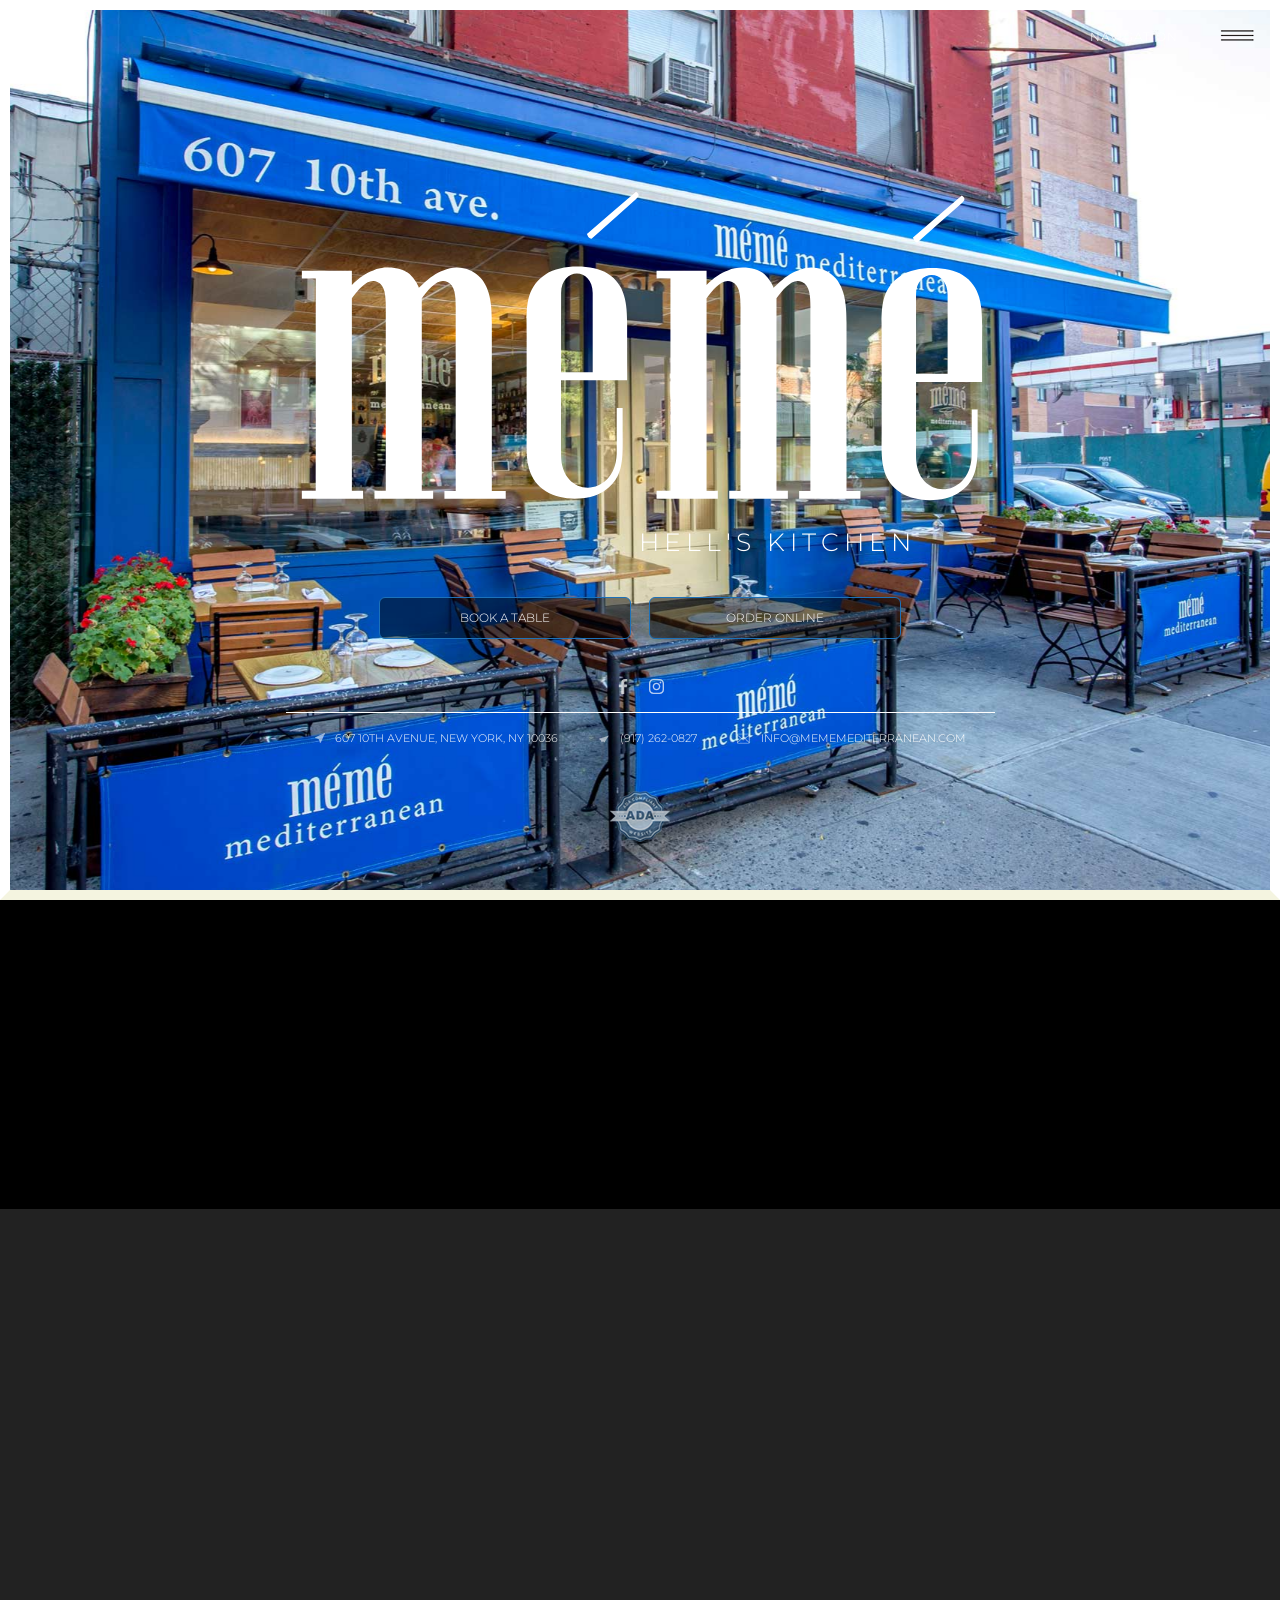
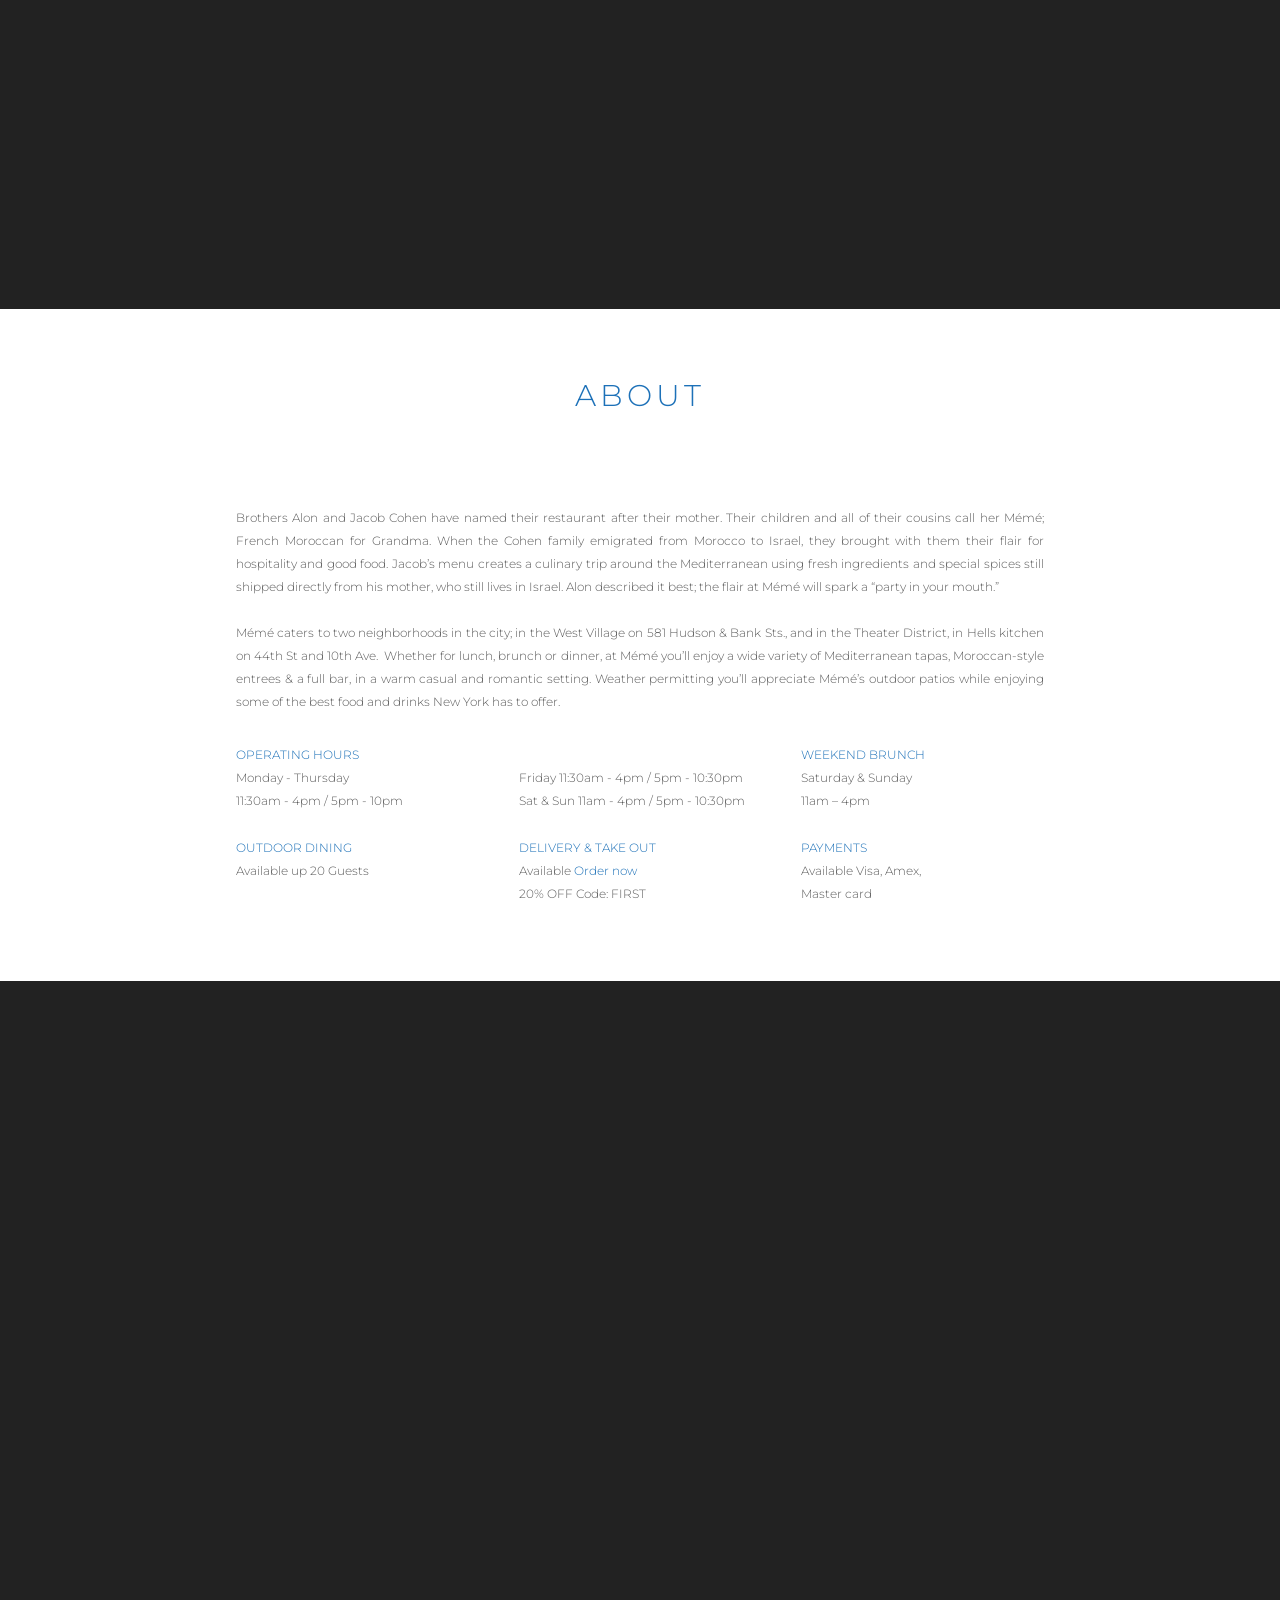
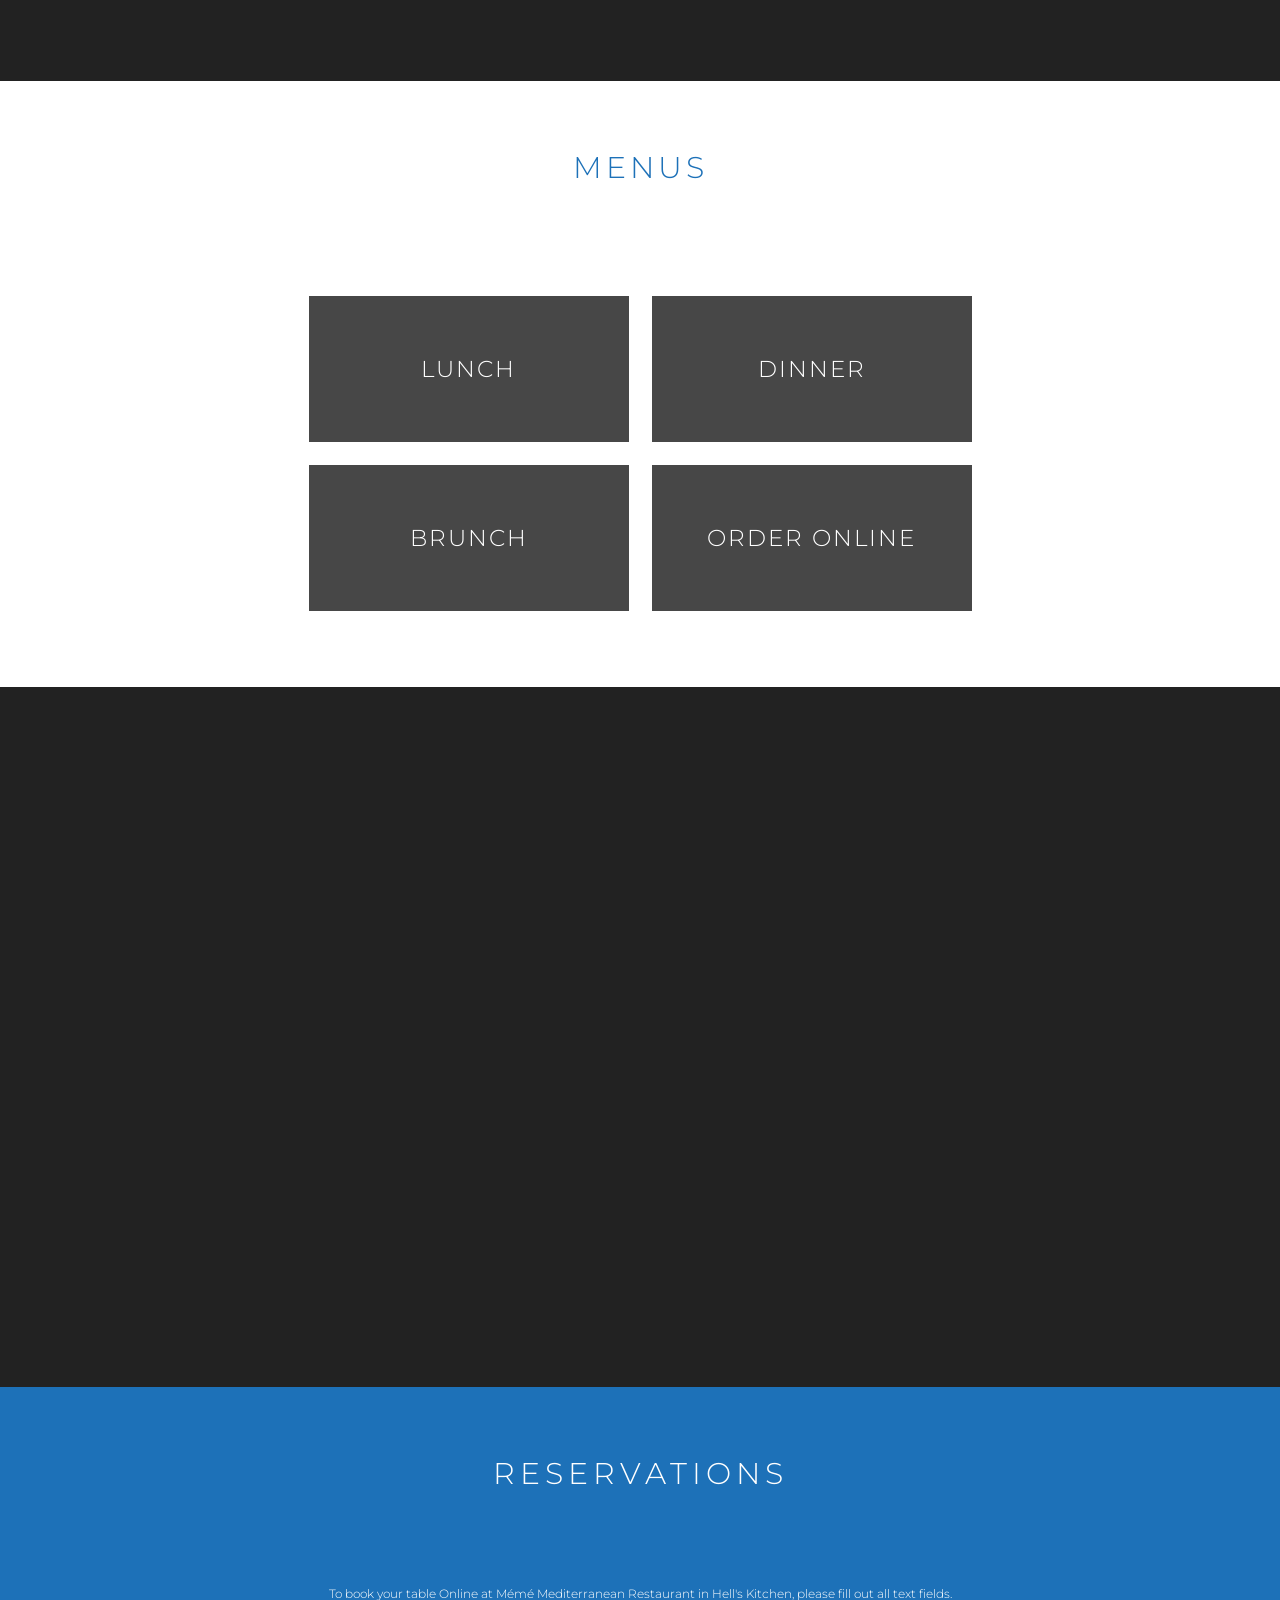
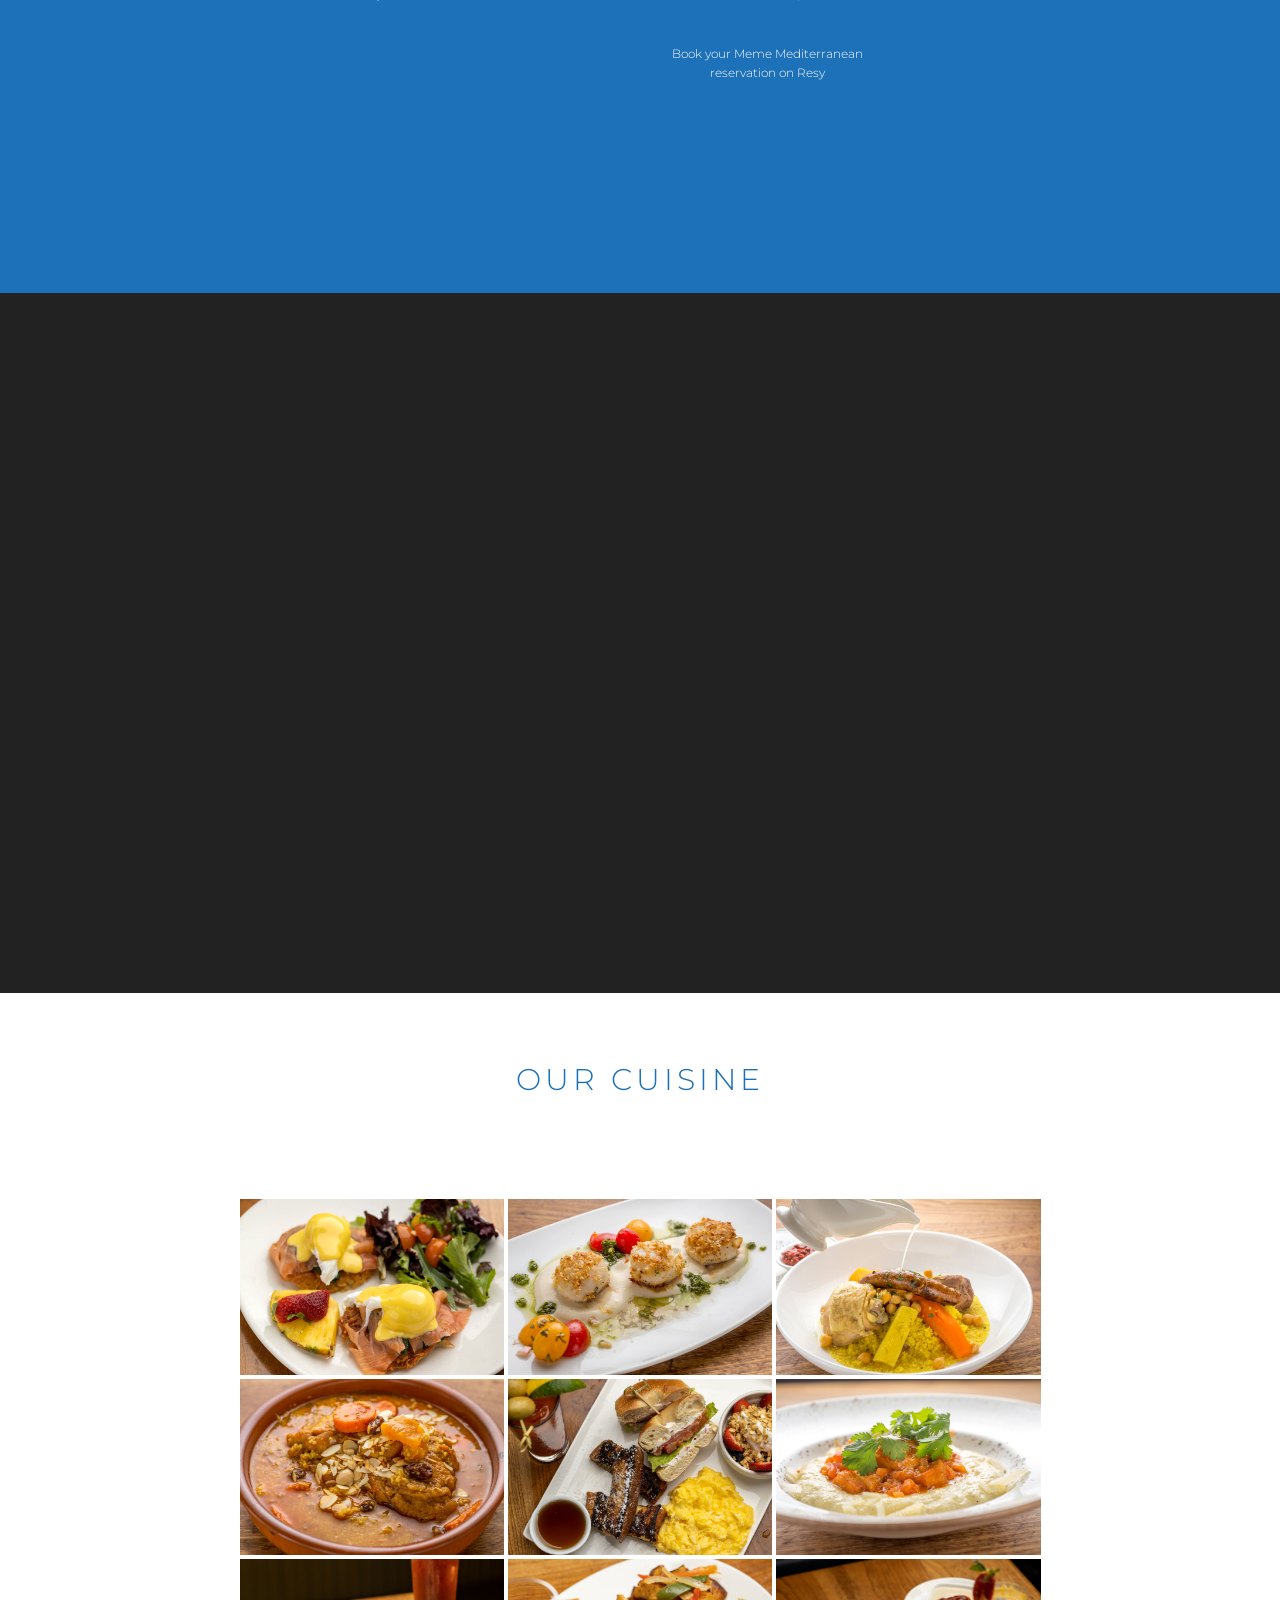
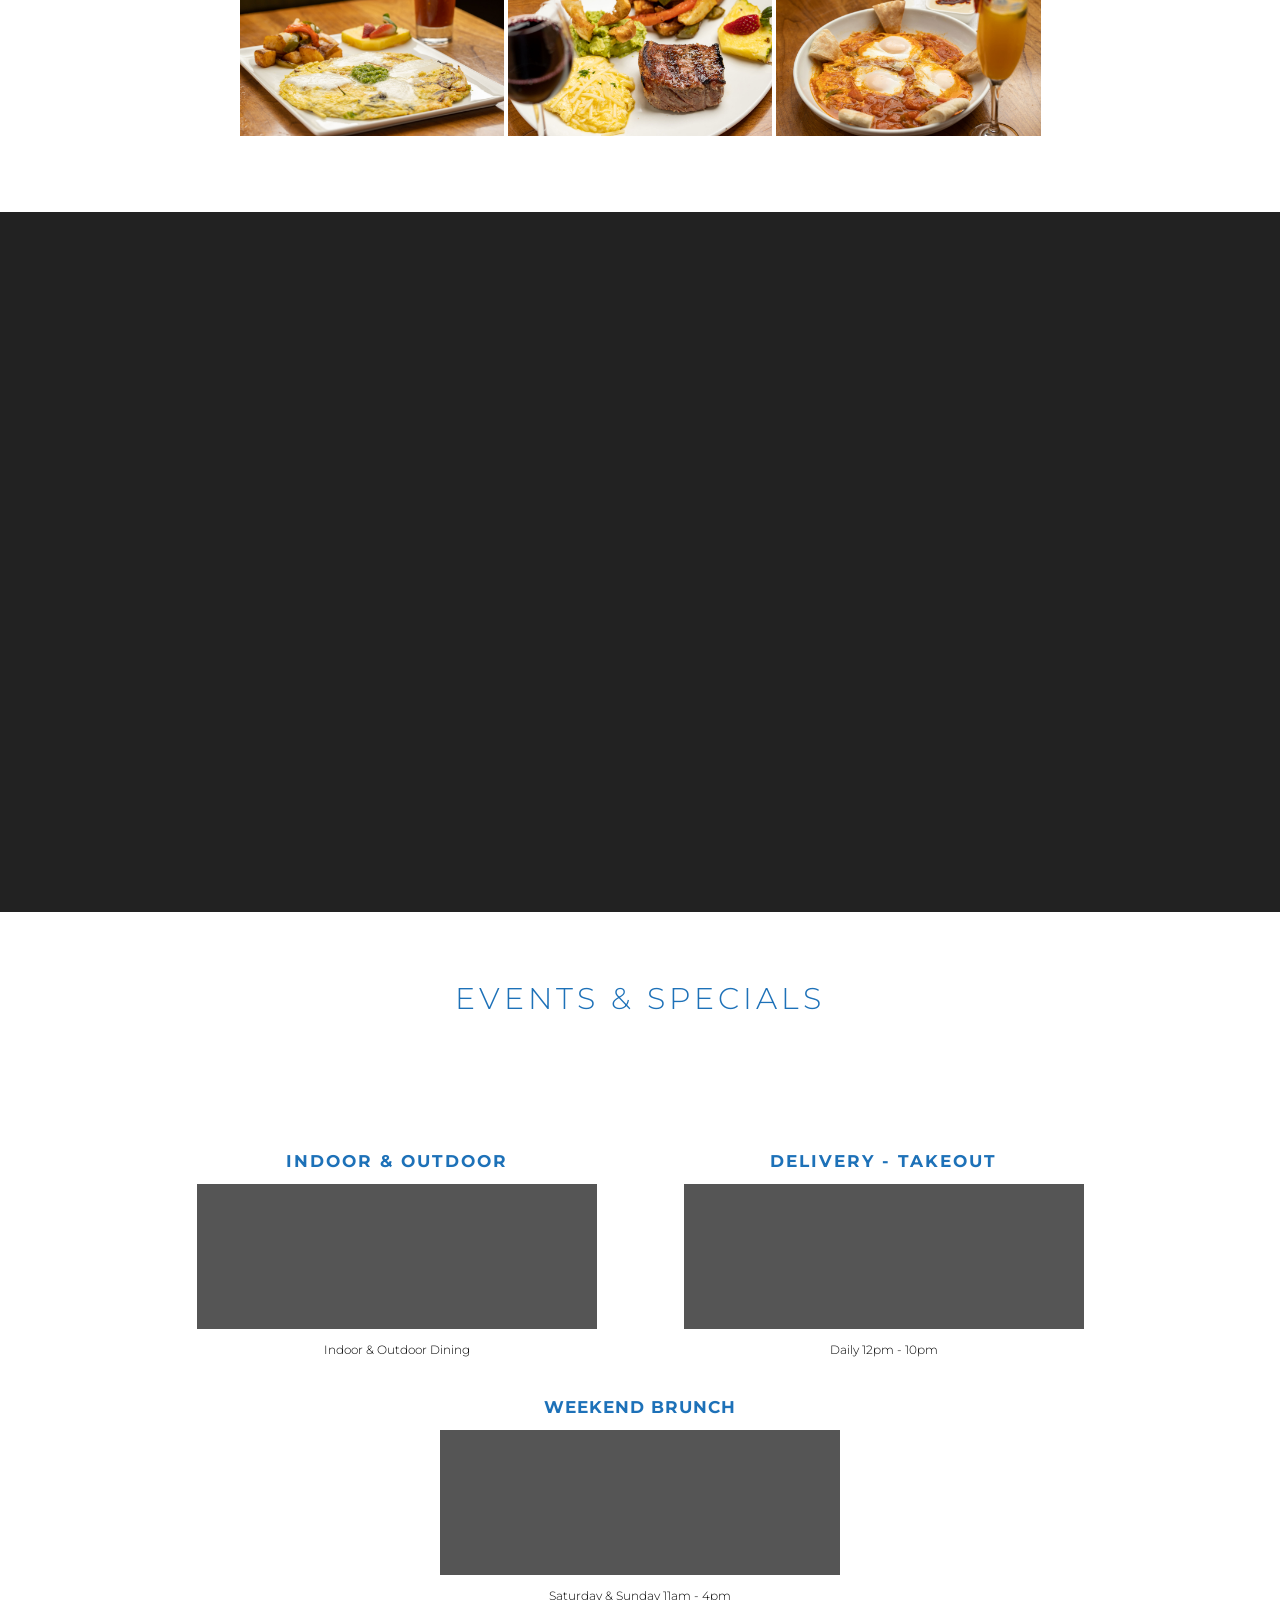
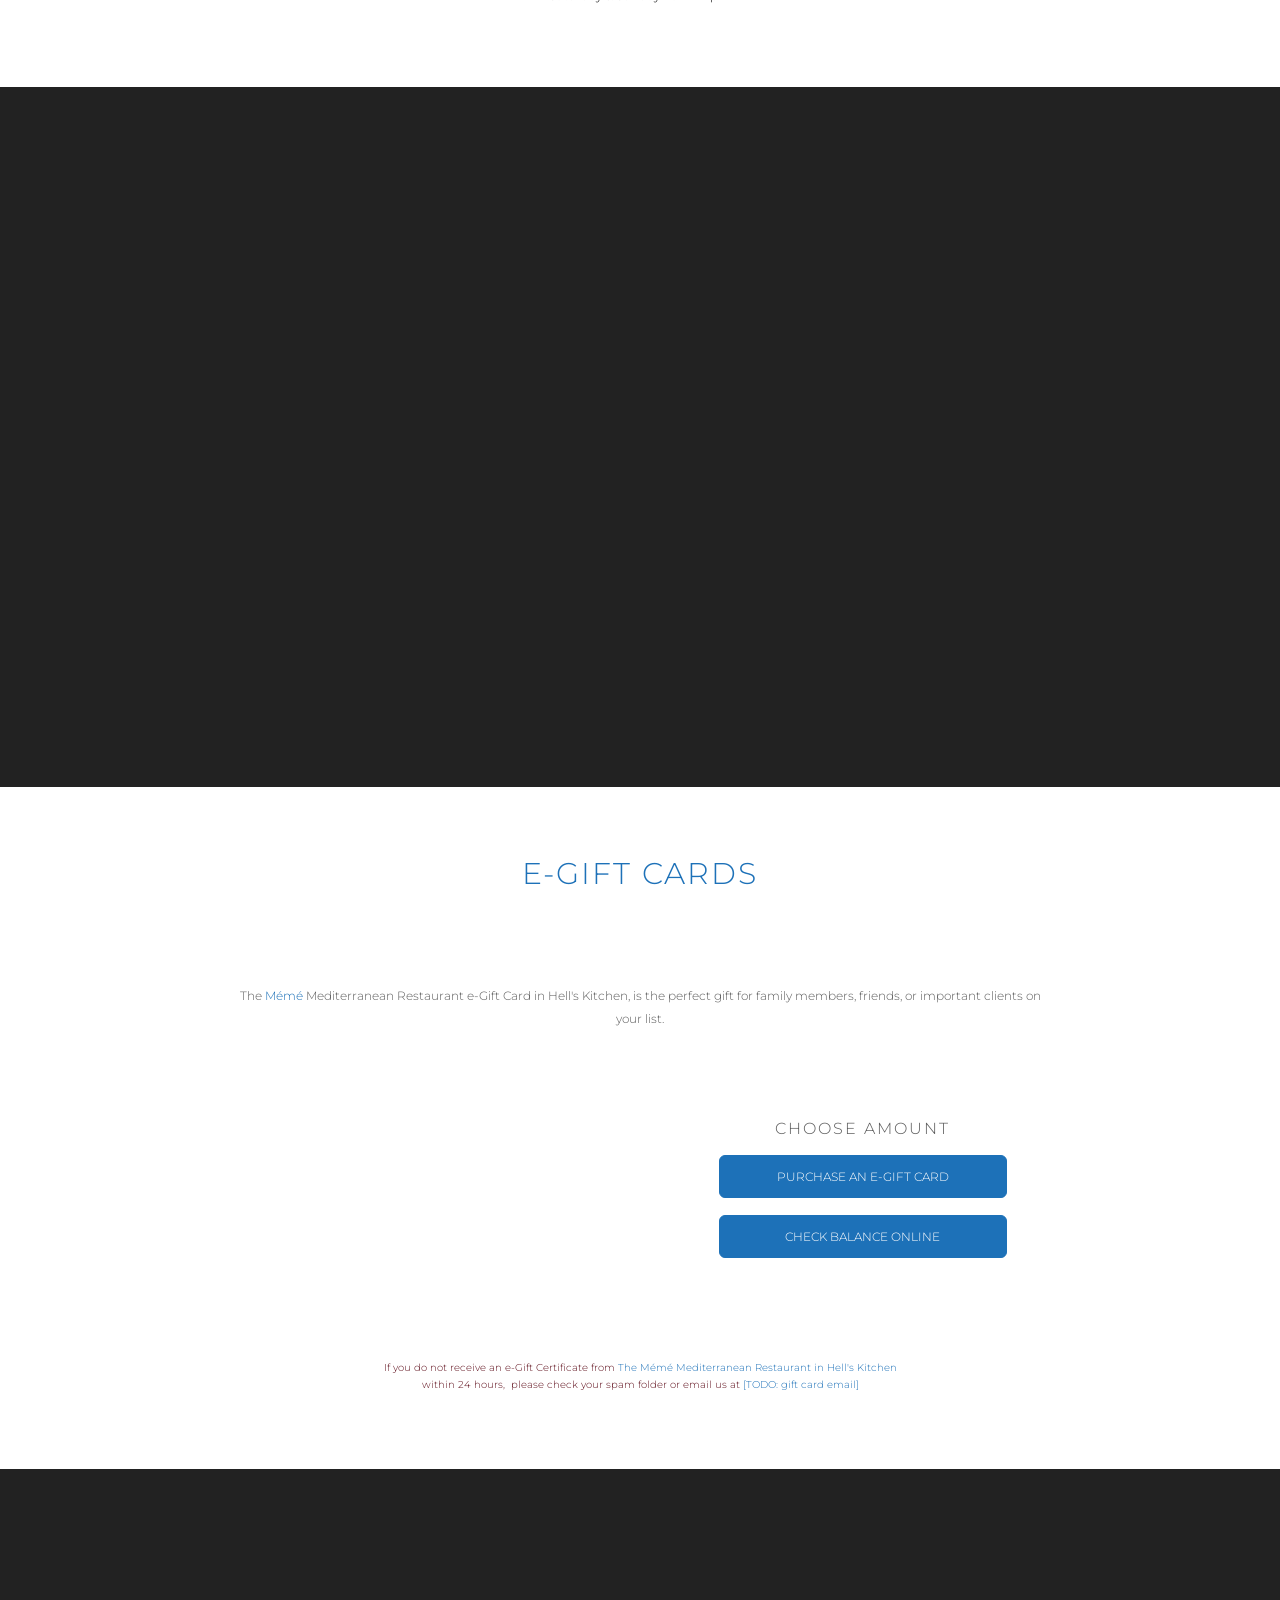
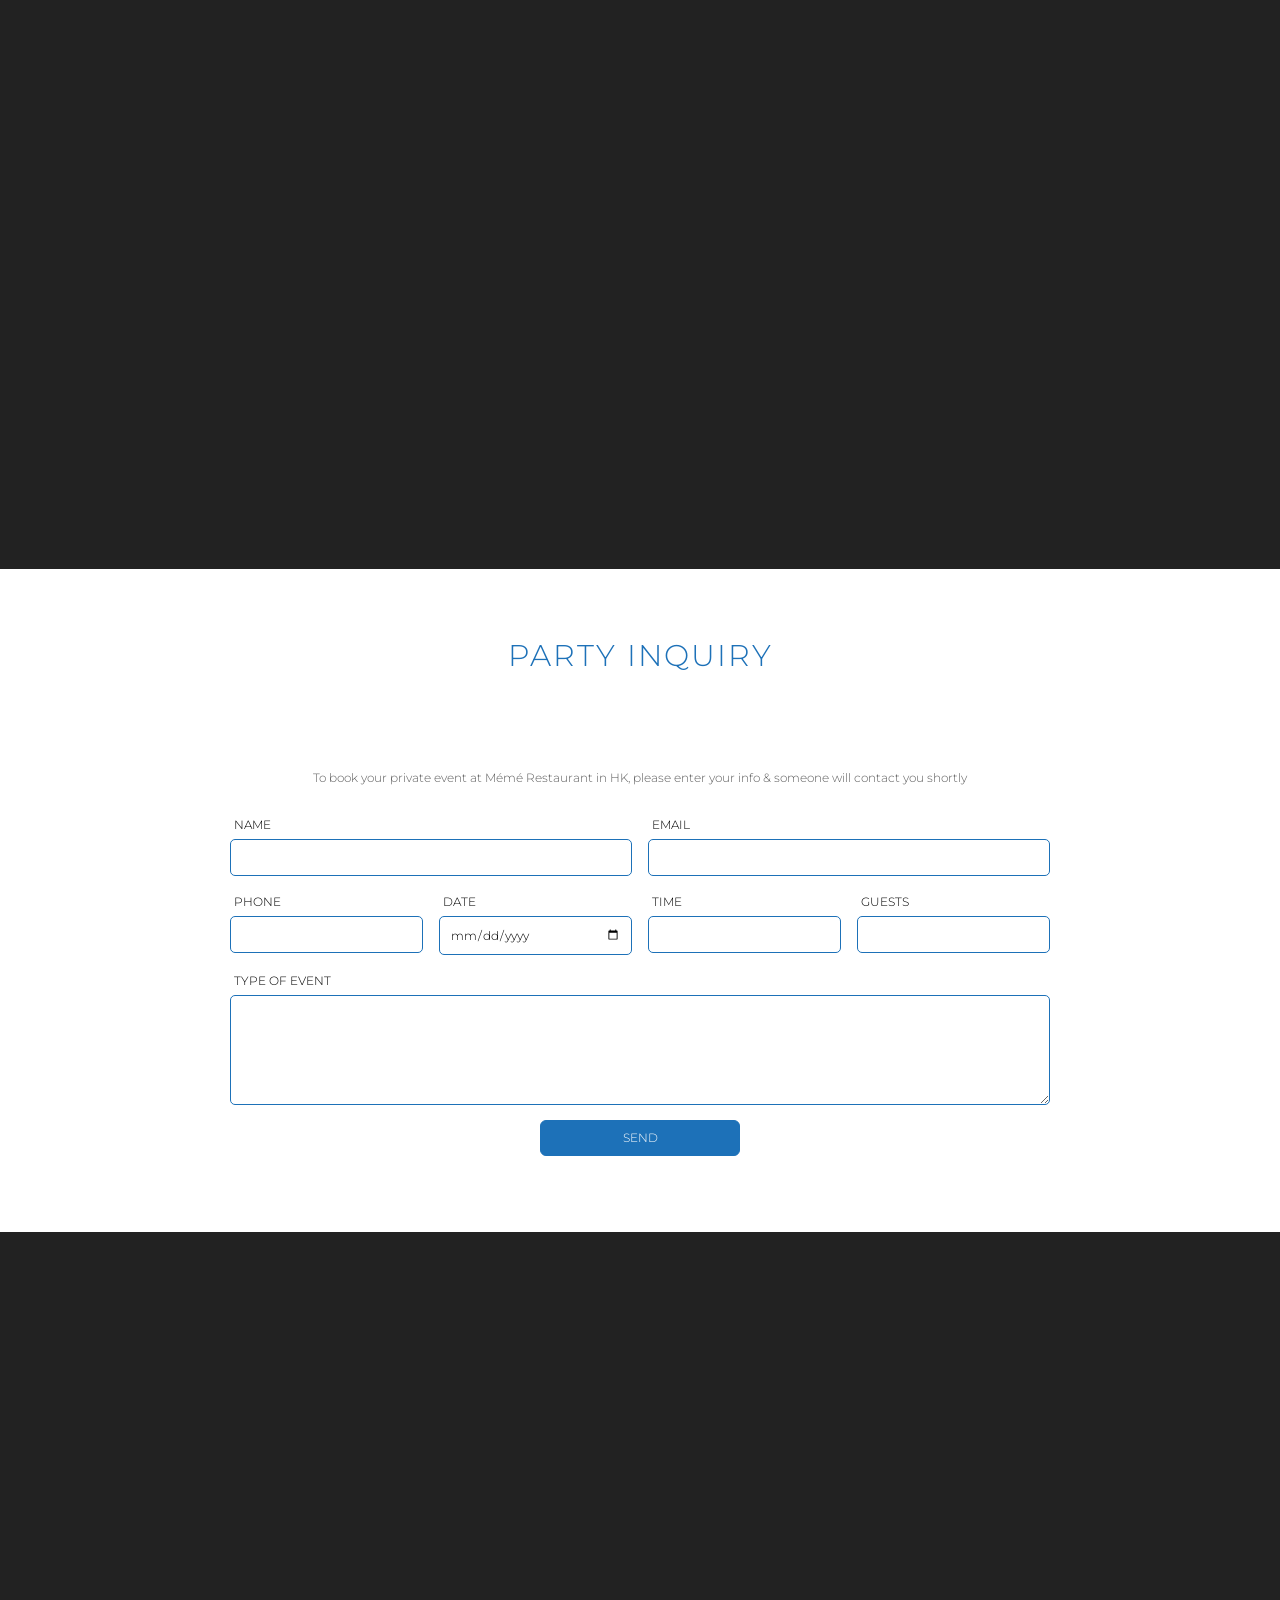
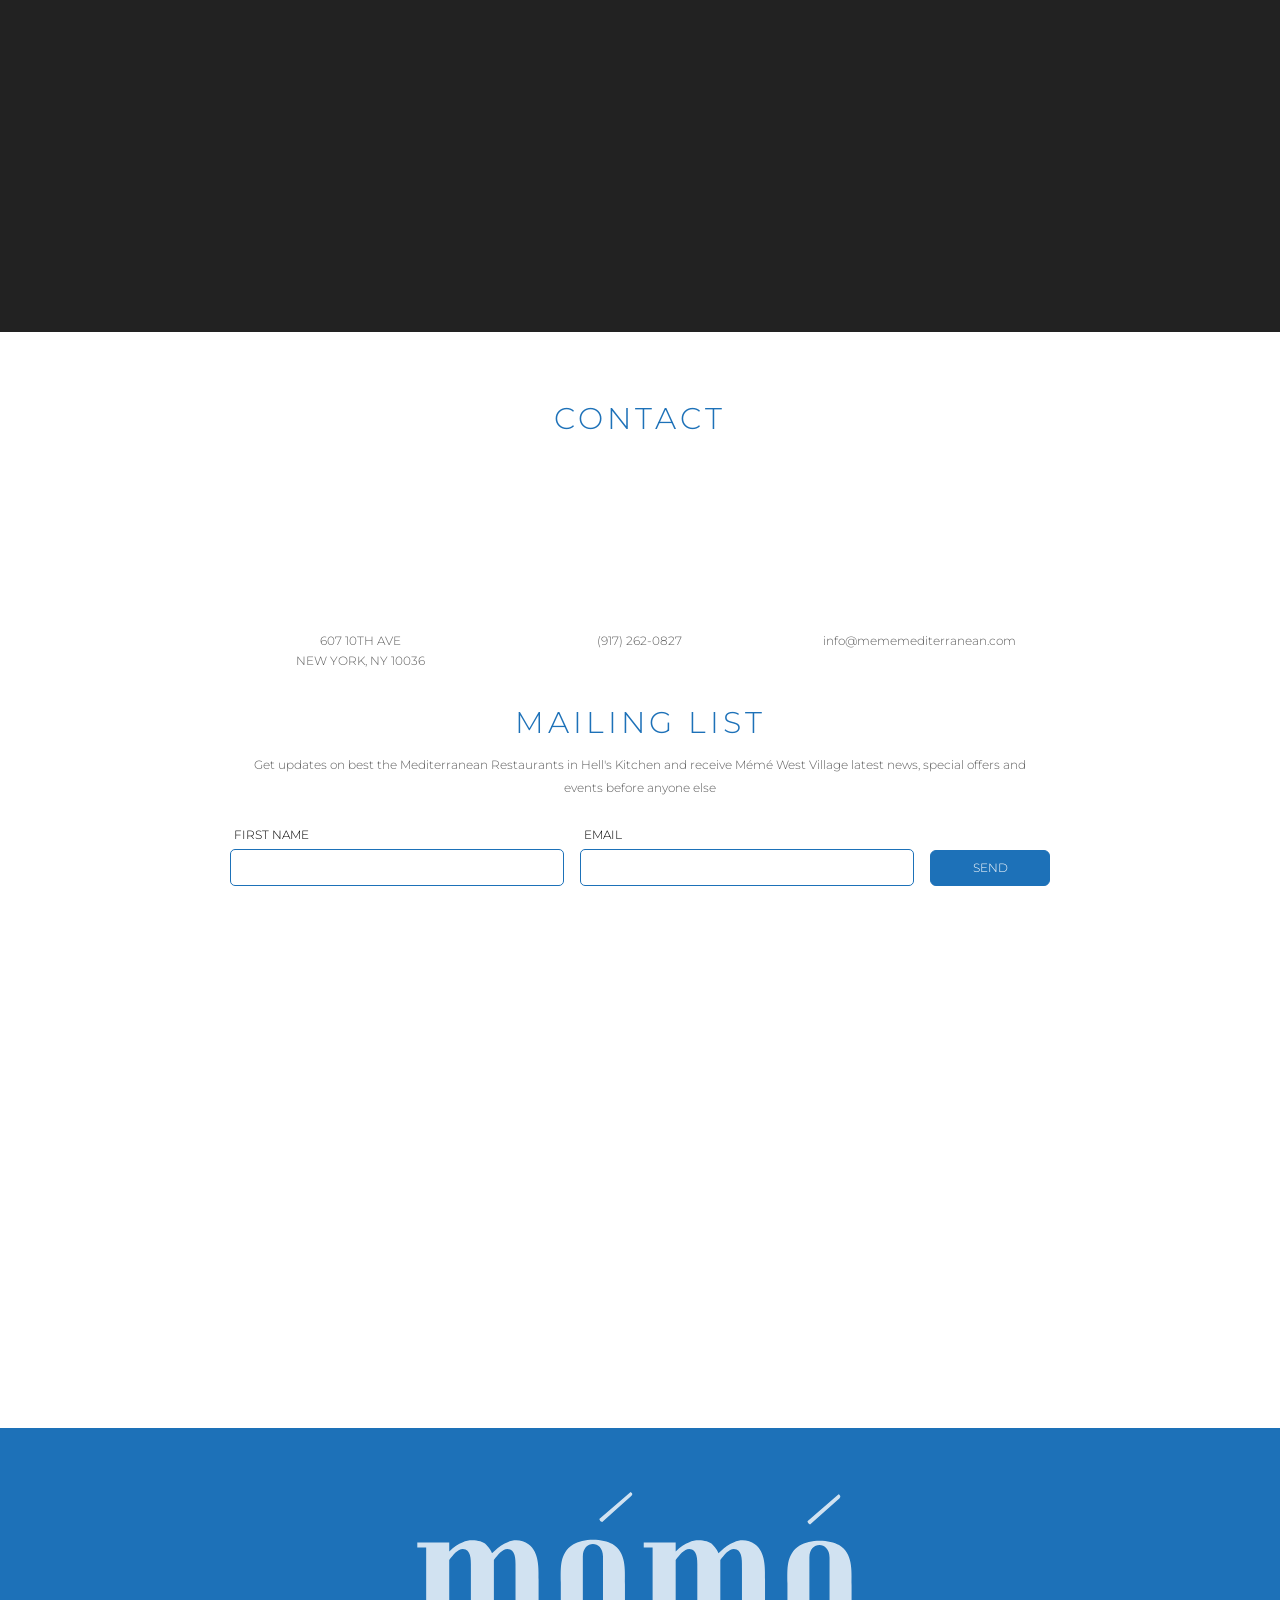
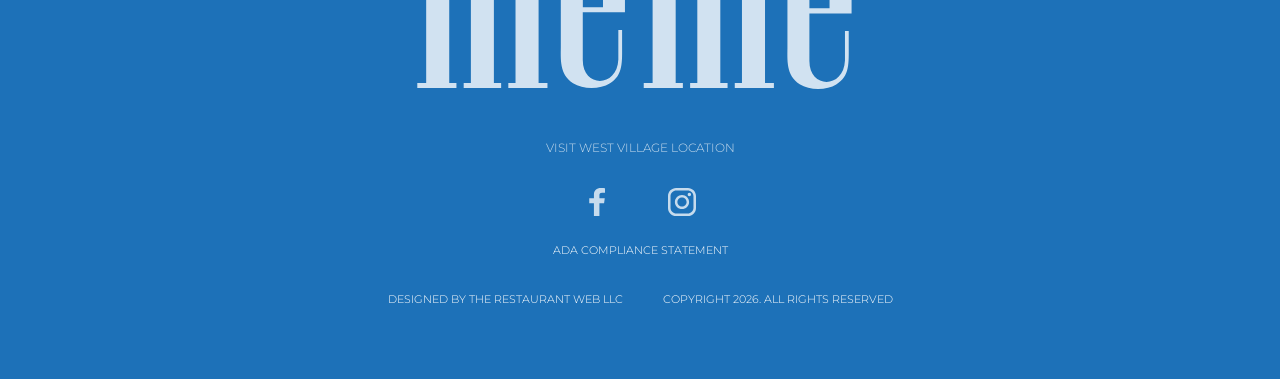
==== index.html @ 02bf4e00 "Rebuild Hell's Kitchen site as clean static HTML/CSS/JS Homepage plus separate Lunch, Dinner and Bru" ====
<!DOCTYPE html>
<html lang="en-US">
<head>
  <meta charset="UTF-8">
  <meta name="viewport" content="width=device-width, initial-scale=1">
  <title>Meme Mediterranean, restaurant in the Hell's Kitchen</title>
  <meta name="description" content="Mémé Mediterranean offers excellent Mediterranean food in Hell's Kitchen, New York City, at 607 10th Ave.">
  <meta name="keywords" content="Meme, Meme Mediterranean, Mémé Mediterranean, Meme Hell's Kitchen, Meme West Village, Mediterranean restaurant NYC, Hell's Kitchen, West Village">
  <meta property="og:title" content="Meme Mediterranean • Manhattan • West Village • Hell's Kitchen">
  <meta property="og:image" content="images/sllde0hk.jpg">
  <link rel="icon" href="images/favicon.ico">

  <link rel="preconnect" href="https://fonts.googleapis.com">
  <link rel="preconnect" href="https://fonts.gstatic.com" crossorigin>
  <link rel="stylesheet" href="https://fonts.googleapis.com/css2?family=Montserrat:wght@300;400;500&display=swap">
  <link rel="stylesheet" href="css/style.css">
  <link rel="stylesheet" href="css/home.css">
</head>
<body id="top">

  <!-- ================= NAVIGATION ================= -->
  <nav class="site-nav" aria-label="Main">
    <button class="nav-toggle" type="button" aria-expanded="false" aria-controls="nav-list">NAVIGATION</button>
    <ul class="nav-list" id="nav-list">
      <li><a href="#about">ABOUT</a></li>
      <li><a href="#menus">MENUS</a></li>
      <li><a href="https://www.meme-togo.com/" target="_blank" rel="noopener">ORDER ONLINE</a></li>
      <li><a href="#reservations">RESERVATIONS</a></li>
      <li><a href="#gallery">GALLERY</a></li>
      <li><a href="#giftcards">GIFT CARDS</a></li>
      <li><a href="#bookyourevent">PARTY INQUIRY</a></li>
      <li><a href="#contact">CONTACT</a></li>
    </ul>
  </nav>

  <main>

    <!-- ================= HERO ================= -->
    <header class="hero">
      <div class="slideshow" aria-hidden="true">
        <img class="slide is-active" src="images/sllde0hk.jpg" alt="">
        <img class="slide" src="images/sllde2hk.jpg" alt="">
        <img class="slide" src="images/sllde1hk.jpg" alt="">
      </div>

      <div class="hero-content">
        <h1 class="visually-hidden">Mémé Mediterranean — Hell's Kitchen</h1>
        <a class="hero-logo" href="#top" title="Welcome to Mémé Mediterranean Hell's Kitchen" aria-label="Mémé Mediterranean">
          <img src="images/logo-meme.svg" alt="" width="749" height="360">
        </a>

        <p class="hero-location">HELL'S KITCHEN</p>

        <div class="hero-buttons">
          <a class="btn" href="https://resy.com/cities/new-york-ny/venues/meme-mediterranean?seats=2&amp;date=2026-09-23" target="_blank" rel="noopener">BOOK A TABLE</a>
          <a class="btn" href="https://www.meme-togo.com/" target="_blank" rel="noopener">ORDER ONLINE</a>
        </div>

        <div class="social">
          <a href="https://www.facebook.com/MemeMediterranean" target="_blank" rel="noopener" title="Follow us on Facebook!">
            <img src="images/icons/facebook2.svg" alt="Facebook" width="15" height="15">
          </a>
          <a href="https://www.instagram.com/mememediterranean/" target="_blank" rel="noopener" title="Follow us on Instagram">
            <img src="images/icons/instagram2.svg" alt="Instagram" width="15" height="15">
          </a>
        </div>

        <hr class="hero-rule">

        <div class="hero-contact">
          <a href="https://www.google.com/maps/place/M%C3%A9m%C3%A9+Mediterranean/@40.760923,-73.994815,16z/data=!4m5!3m4!1s0x0:0x10e750a04e0586e1!8m2!3d40.7609137!4d-73.9947657?hl=en-US" target="_blank" rel="noopener">
            <img src="images/icons/gps.png" alt="" width="10" height="13">607 10th Avenue, New York, NY 10036
          </a>
          <a href="tel:+19172620827">
            <img src="images/icons/phone.png" alt="" width="12" height="12">(917) 262-0827
          </a>
          <a href="mailto:info@mememediterranean.com">
            <img src="images/icons/email.png" alt="" width="14" height="12">info@mememediterranean.com
          </a>
        </div>

        <!-- TODO: accessibilityada.html is a page on the current site that isn't part of this clone yet. -->
        <a class="hero-ada" href="https://mememediterranean.com/accessibilityada.html" target="_blank" rel="noopener" title="This Website is ADA Compliant">
          <img src="images/adacompliance_blue.png" alt="ADA compliance logo" width="68" height="57">
        </a>
      </div>
    </header>

    <div class="photo-band photo-band--about" role="presentation"></div>

    <!-- ================= ABOUT ================= -->
    <section class="section" id="about">
      <div class="container">
        <h2 class="section-title">ABOUT</h2>
        <div class="ornament" aria-hidden="true"></div>

        <div class="section-text about-text">
          <p>Brothers Alon and Jacob Cohen have named their restaurant after their mother. Their children and all of their cousins call her Mémé; French Moroccan for Grandma. When the Cohen family emigrated from Morocco to Israel, they brought with them their flair for hospitality and good food. Jacob’s menu creates a culinary trip around the Mediterranean using fresh ingredients and special spices still shipped directly from his mother, who still lives in Israel. Alon described it best; the flair at Mémé will spark a “party in your mouth.”</p>
          <p>Mémé caters to two neighborhoods in the city; in the West Village on 581 Hudson &amp; Bank Sts., and in the Theater District, in Hells kitchen on 44th St and 10th Ave.&nbsp; Whether for lunch, brunch or dinner, at Mémé you’ll enjoy a wide variety of Mediterranean tapas, Moroccan-style entrees &amp; a full bar, in a warm casual and romantic setting. Weather permitting you’ll appreciate Mémé’s outdoor patios while enjoying some of the best food and drinks New York has to offer.</p>
        </div>

        <div class="info-grid">
          <div>
            <p class="info-title">OPERATING HOURS</p>
            <p>Monday - Thursday<br>11:30am - 4pm / 5pm - 10pm</p>
          </div>
          <div>
            <p>&nbsp;</p>
            <p>Friday 11:30am - 4pm / 5pm - 10:30pm</p>
            <p>Sat &amp; Sun 11am - 4pm / 5pm - 10:30pm</p>
          </div>
          <div>
            <p class="info-title">WEEKEND BRUNCH</p>
            <p>Saturday &amp; Sunday<br>11am – 4pm</p>
          </div>
          <div>
            <p class="info-title">OUTDOOR DINING</p>
            <p>Available up 20 Guests</p>
          </div>
          <div>
            <p class="info-title">DELIVERY &amp; TAKE OUT</p>
            <p>Available <a href="https://www.meme-togo.com/" target="_blank" rel="noopener" style="color: var(--blue)">Order now</a></p>
            <p>20% OFF Code: FIRST</p>
          </div>
          <div>
            <p class="info-title">PAYMENTS</p>
            <p>Available Visa, Amex,<br>Master card</p>
          </div>
        </div>
      </div>
    </section>

    <div class="photo-band photo-band--menus" role="presentation"></div>

    <!-- ================= MENUS ================= -->
    <section class="section" id="menus">
      <div class="container">
        <h2 class="section-title">MENUS</h2>
        <div class="ornament" aria-hidden="true"></div>

        <div class="menu-tiles">
          <a class="menu-tile menu-tile--lunch" href="lunch.html" title="Lunch Menu"><span>LUNCH</span></a>
          <a class="menu-tile menu-tile--dinner" href="dinner.html" title="Dinner Menu"><span>DINNER</span></a>
          <a class="menu-tile menu-tile--brunch" href="brunch.html" title="Brunch Menu"><span>BRUNCH</span></a>
          <a class="menu-tile menu-tile--order" href="https://www.meme-togo.com/" target="_blank" rel="noopener" title="Order Online Menu"><span>ORDER ONLINE</span></a>
        </div>
      </div>
    </section>

    <div class="photo-band photo-band--reservations" role="presentation"></div>

    <!-- ================= RESERVATIONS ================= -->
    <section class="section section--blue reservations" id="reservations">
      <div class="container">
        <h2 class="section-title">RESERVATIONS</h2>
        <div class="ornament ornament--white" aria-hidden="true"></div>
        <p class="section-text">To book your table Online at Mémé Mediterranean Restaurant in Hell's Kitchen, please fill out all text fields.</p>

        <div class="reservations-row">
          <div class="reservations-art" aria-hidden="true"></div>
          <div class="resy-widget">
            <!--
              TODO: Confirm with Resy that venue ID 45003 (and the API key below) is OUR listing
              before going live. These values were copied from the old site.
            -->
            <a href="https://resy.com/cities/new-york-ny/venues/meme-mediterranean?seats=2&amp;date=2026-09-23" id="resyButton" target="_blank" rel="noopener">Book your Meme Mediterranean reservation on Resy</a>
            <script src="https://widgets.resy.com/embed.js"></script>
            <script>
              if (window.resyWidget) {
                resyWidget.addButton(document.getElementById("resyButton"), {
                  venueId: 45003, // TODO: confirm with Resy
                  apiKey: "33sJMJsFsH3BsyT5jH1v4RMskusfXcNv", // TODO: confirm with Resy
                  replace: true
                });
              }
            </script>
          </div>
        </div>
      </div>
    </section>

    <div class="photo-band photo-band--cuisine" role="presentation"></div>

    <!-- ================= OUR CUISINE (GALLERY) ================= -->
    <section class="section" id="gallery">
      <div class="container">
        <h2 class="section-title">OUR CUISINE</h2>
        <div class="ornament" aria-hidden="true"></div>

        <div class="gallery">
          <button class="gallery-item" type="button" data-full="images/gallery/1.jpg"><img src="images/gallery/1.jpg" alt="Smoked salmon eggs benedict on potato pancakes with salad and fruit" loading="lazy"></button>
          <button class="gallery-item" type="button" data-full="images/gallery/2.jpg"><img src="images/gallery/2.jpg" alt="Seared scallops with cherry tomatoes and pesto" loading="lazy"></button>
          <button class="gallery-item" type="button" data-full="images/gallery/3.jpg"><img src="images/gallery/3.jpg" alt="Mémé couscous with chicken, merguez and vegetables" loading="lazy"></button>
          <button class="gallery-item" type="button" data-full="images/gallery/4.jpg"><img src="images/gallery/4.jpg" alt="Chicken tagine with apricots, raisins and almonds" loading="lazy"></button>
          <button class="gallery-item" type="button" data-full="images/gallery/5.jpg"><img src="images/gallery/5.jpg" alt="Mémé brunch platter with bagel, French toast, eggs and granola" loading="lazy"></button>
          <button class="gallery-item" type="button" data-full="images/gallery/6.jpg"><img src="images/gallery/6.jpg" alt="Sautéed halloumi over white polenta" loading="lazy"></button>
          <button class="gallery-item" type="button" data-full="images/gallery/7.jpg"><img src="images/gallery/7.jpg" alt="Burrata frittata with home fries" loading="lazy"></button>
          <button class="gallery-item" type="button" data-full="images/gallery/8.jpg"><img src="images/gallery/8.jpg" alt="Steak and eggs with home fries" loading="lazy"></button>
          <button class="gallery-item" type="button" data-full="images/gallery/9.jpg"><img src="images/gallery/9.jpg" alt="Shakshuka Moroccan eggs with pita" loading="lazy"></button>
        </div>
      </div>
    </section>

    <div class="photo-band photo-band--party" role="presentation"></div>

    <!-- ================= EVENTS & SPECIALS ================= -->
    <section class="section" id="events">
      <div class="container">
        <h2 class="section-title">EVENTS &amp; SPECIALS</h2>
        <div class="ornament" aria-hidden="true"></div>

        <div class="events-grid">
          <div>
            <h3 class="event-title">INDOOR &amp; OUTDOOR</h3>
            <div class="event-image event-image--dining" title="Outdoor Dining"></div>
            <p class="event-caption">Indoor &amp; Outdoor Dining</p>
          </div>
          <div>
            <h3 class="event-title">DELIVERY - TAKEOUT</h3>
            <a class="event-image event-image--delivery" href="https://www.meme-togo.com/" target="_blank" rel="noopener" title="Delivery Take Out"><span class="visually-hidden">Order delivery or takeout</span></a>
            <p class="event-caption">Daily 12pm - 10pm</p>
          </div>
        </div>

        <div class="event-single">
          <h3 class="event-title">WEEKEND BRUNCH</h3>
          <a class="event-image event-image--brunch" href="brunch.html" title="Brunch"><span class="visually-hidden">Brunch menu</span></a>
          <p class="event-caption">Saturday &amp; Sunday 11am - 4pm</p>
        </div>
      </div>
    </section>

    <div class="photo-band photo-band--giftcards" role="presentation"></div>

    <!-- ================= GIFT CARDS ================= -->
    <section class="section giftcards" id="giftcards">
      <div class="container">
        <h2 class="section-title">E-GIFT CARDS</h2>
        <div class="ornament" aria-hidden="true"></div>
        <p class="section-text">The <span style="color: var(--blue)">Mémé</span> Mediterranean Restaurant e-Gift Card in Hell's Kitchen, is the perfect gift for family members, friends, or important clients on your list.</p>

        <div class="giftcard-row">
          <div class="giftcard-image" role="img" aria-label="Mémé Mediterranean Hell's Kitchen gift card"></div>
          <div class="giftcard-actions">
            <p class="giftcard-amount">CHOOSE AMOUNT</p>
            <!-- TODO: add our gift card purchase link (old site used a Square link we haven't confirmed is ours). -->
            <a class="btn btn--solid" href="#" target="_blank" rel="noopener">PURCHASE AN E-GIFT CARD</a>
            <!-- TODO: add our gift card balance-check link. -->
            <a class="btn btn--solid" href="#" target="_blank" rel="noopener">CHECK BALANCE ONLINE</a>
          </div>
        </div>

        <p class="giftcard-note">
          If you do not receive an e-Gift Certificate from <span style="color: var(--blue)">The Mémé Mediterranean Restaurant in Hell's Kitchen</span><br>
          within 24 hours,&nbsp; please check your spam folder or email us at
          <!-- TODO: add the gift card support email address we control. -->
          <span style="color: var(--blue)">[TODO: gift card email]</span>
        </p>
      </div>
    </section>

    <div class="photo-band photo-band--order" role="presentation"></div>

    <!-- ================= PARTY INQUIRY ================= -->
    <section class="section" id="bookyourevent">
      <div class="container">
        <h2 class="section-title" style="letter-spacing: 2px">PARTY INQUIRY</h2>
        <div class="ornament" aria-hidden="true"></div>
        <p class="section-text">To book your private event at Mémé Restaurant in HK, please enter your info &amp; someone will contact you shortly</p>

        <!-- TODO: set action to a form service we control (the old site posted to scripts/form-u400.php). -->
        <form class="form" action="#TODO-party-inquiry-endpoint" method="post">
          <div class="form-row">
            <div class="field"><label for="party-name">NAME</label><input id="party-name" name="name" type="text" required></div>
            <div class="field"><label for="party-email">EMAIL</label><input id="party-email" name="email" type="email" required></div>
          </div>
          <div class="form-row">
            <div class="field"><label for="party-phone">PHONE</label><input id="party-phone" name="phone" type="tel" required></div>
            <div class="field"><label for="party-date">DATE</label><input id="party-date" name="date" type="date" required></div>
            <div class="field"><label for="party-time">TIME</label><input id="party-time" name="time" type="text" required></div>
            <div class="field"><label for="party-guests">GUESTS</label><input id="party-guests" name="guests" type="text" required></div>
          </div>
          <div class="field"><label for="party-type">TYPE OF EVENT</label><textarea id="party-type" name="event_type" required></textarea></div>
          <button class="form-submit" type="submit">SEND</button>
        </form>
      </div>
    </section>

    <div class="photo-band photo-band--contact" role="presentation"></div>

    <!-- ================= CONTACT ================= -->
    <section class="section" id="contact">
      <div class="container">
        <h2 class="section-title">CONTACT</h2>
        <div class="ornament" aria-hidden="true"></div>

        <div class="contact-grid">
          <a href="https://goo.gl/maps/yg7pse2dtiPWefGP9" target="_blank" rel="noopener" title="Address &amp; Directions">
            <span class="contact-icon contact-icon--map" aria-hidden="true"></span>
            <span>607 <span style="text-transform: uppercase">10th Ave<br>New York, NY 10036</span></span>
          </a>
          <a href="tel:+19172620827" title="Phone">
            <span class="contact-icon contact-icon--phone" aria-hidden="true"></span>
            <span>(917) 262-0827</span>
          </a>
          <a href="mailto:info@mememediterranean.com" title="Email">
            <span class="contact-icon contact-icon--email" aria-hidden="true"></span>
            <span>info@mememediterranean.com</span>
          </a>
        </div>

        <h2 class="mailing-title">MAILING LIST</h2>
        <p class="section-text">Get updates on best the Mediterranean Restaurants in Hell's Kitchen and receive Mémé West Village latest news, special offers and events before anyone else</p>

        <!-- TODO: set action to a mailing-list service we control (the old site posted to scripts/form-u329.php). -->
        <form class="form form--mailing" action="#TODO-mailing-list-endpoint" method="post">
          <div class="form-row">
            <div class="field"><label for="mail-name">FIRST NAME</label><input id="mail-name" name="first_name" type="text" required></div>
            <div class="field"><label for="mail-email">EMAIL</label><input id="mail-email" name="email" type="email"></div>
            <button class="form-submit" type="submit">SEND</button>
          </div>
        </form>
      </div>
    </section>

    <!-- ================= MAP ================= -->
    <div class="map">
      <iframe title="Map to Mémé Mediterranean, 607 10th Ave" src="https://www.google.com/maps/embed?pb=!1m14!1m8!1m3!1d6044.100182296762!2d-73.994815!3d40.760923!3m2!1i1024!2i768!4f13.1!3m3!1m2!1s0x0%3A0x10e750a04e0586e1!2zTcOpbcOpIE1lZGl0ZXJyYW5lYW4!5e0!3m2!1sen!2sus!4v1670965060959!5m2!1sen!2sus" loading="lazy" referrerpolicy="no-referrer-when-downgrade" allowfullscreen></iframe>
    </div>

  </main>

  <!-- ================= FOOTER ================= -->
  <footer class="site-footer">
    <!-- TODO: west-village.html and accessibilityada.html are pages on the current site that aren't part of this clone yet. -->
    <a class="footer-logo" href="https://mememediterranean.com/west-village.html" title="Visit Mémé Mediterranean West Village Location">
      <img src="images/logo-meme.svg" alt="Mémé Mediterranean West Village location" width="479" height="230">
    </a>
    <a class="footer-location" href="https://mememediterranean.com/west-village.html">VISIT WEST VILLAGE LOCATION</a>

    <div class="social social--large">
      <a href="https://www.facebook.com/MemeMediterranean" target="_blank" rel="noopener" title="Facebook"><img src="images/icons/facebook2.svg" alt="Follow us on Facebook" width="28" height="28"></a>
      <a href="https://www.instagram.com/mememediterranean/" target="_blank" rel="noopener" title="Instagram"><img src="images/icons/instagram2.svg" alt="Follow us on Instagram" width="28" height="28"></a>
    </div>

    <a href="https://mememediterranean.com/accessibilityada.html" target="_blank" rel="noopener">ADA COMPLIANCE STATEMENT</a>
    <div class="footer-legal">
      <a href="https://therestaurantweb.com/" target="_blank" rel="noopener">DESIGNED BY THE RESTAURANT WEB LLC</a>
      <p>Copyright 2026. All Rights Reserved</p>
    </div>
  </footer>

  <!-- Gallery lightbox -->
  <div class="lightbox" role="dialog" aria-modal="true" aria-label="Photo gallery">
    <span class="lightbox-counter"></span>
    <button class="lightbox-close" type="button" aria-label="Close">&times;</button>
    <button class="lightbox-prev" type="button" aria-label="Previous photo">&lsaquo;</button>
    <img src="" alt="">
    <button class="lightbox-next" type="button" aria-label="Next photo">&rsaquo;</button>
  </div>

  <button class="back-to-top" type="button" aria-label="Back to top"></button>

  <script src="js/main.js"></script>
</body>
</html>
---- css/style.css ----
/* ==========================================================================
   Mémé Mediterranean — Hell's Kitchen
   Shared styles for the homepage (index.html) and menu pages.
   Colors, sizes and spacing are taken from the original site's stylesheets.
   ========================================================================== */

:root {
  --blue: #1d71b8;
  --blue-overlay: rgba(29, 113, 184, 0.73);
  --blue-menu: rgba(29, 113, 184, 0.89);
  --text: #5d5d5d;
  --white: #fff;
  --black: #000;
  --cream: #edd7a8;
  --font: "Montserrat", Arial, "Helvetica Neue", Helvetica, sans-serif;
  --frame: 10px; /* white frame around the browser window on desktop */
}

/* ---------- Base ---------- */

*,
*::before,
*::after {
  box-sizing: border-box;
}

html {
  scroll-behavior: smooth;
}

body {
  margin: 0;
  font-family: var(--font);
  font-weight: 300;
  font-size: 12px;
  line-height: 1.6;
  color: var(--text);
  background: var(--white);
  overflow-x: hidden;
}

h1,
h2,
p {
  margin: 0;
  font-weight: 300;
}

img {
  display: block;
  max-width: 100%;
}

a {
  color: inherit;
  text-decoration: none;
}

.visually-hidden {
  position: absolute;
  width: 1px;
  height: 1px;
  overflow: hidden;
  clip: rect(0 0 0 0);
  white-space: nowrap;
}

.container {
  width: 100%;
  max-width: 1000px;
  margin: 0 auto;
  padding: 0 20px;
}

/* White frame around the window (desktop only, as on the original site) */
@media (min-width: 1025px) {
  body::after {
    content: "";
    position: fixed;
    inset: 0;
    border: var(--frame) solid var(--white);
    border-bottom-color: #f4f4e0;
    pointer-events: none;
    z-index: 900;
  }
}

/* ---------- Section headings + ornament ---------- */

.section {
  padding: 70px 0 76px;
  text-align: center;
  background: var(--white);
}

.section--blue {
  background: var(--blue);
  color: var(--white);
}

.section-title {
  font-size: 30px;
  line-height: 34px;
  letter-spacing: 4px;
  color: var(--blue);
}

.section--blue .section-title {
  color: var(--white);
  letter-spacing: 5px;
}

/* The small "m" ornament under every heading */
.ornament {
  width: 104px;
  height: 74px;
  margin: 7px auto 0;
  background: url("../images/rollbluem.png") no-repeat center / contain;
  opacity: 0.27;
}

.ornament--white {
  background-image: url("../images/rollwhitem.png");
  opacity: 1;
}

.section-text {
  max-width: 808px;
  margin: 12px auto 0;
  line-height: 23px;
  color: var(--text);
}

/* ---------- Photo bands between sections ---------- */

.photo-band {
  height: 700px;
  background: #222 no-repeat center / cover;
}

.photo-band--about { background-image: url("../images/hk_aboutuspara.jpg"); }
.photo-band--menus { background-image: url("../images/food2para.jpg"); background-position: center bottom; }
.photo-band--reservations { background-image: url("../images/hk_reservationspara.jpg"); }
.photo-band--cuisine { background-image: url("../images/hk_ourcuisinepara.jpg"); background-position: center bottom; }
.photo-band--party { background-image: url("../images/hk_partypara.jpg"); }
.photo-band--giftcards { background-image: url("../images/au8i4814.jpg"); }
.photo-band--order { background-image: url("../images/hkordermenu2.jpg"); }
.photo-band--contact { background-image: url("../images/hk_contactpara.jpg"); }

/* ---------- Navigation (fixed, top right) ---------- */

.site-nav {
  position: fixed;
  top: 5px;
  right: 11px;
  width: 264px;
  z-index: 1000;
}

.nav-toggle {
  display: block;
  width: 264px;
  height: 64px;
  padding: 0 91px 0 0;
  border: 0;
  background: transparent url("../images/icons/burger.png") no-repeat right center;
  font: 300 12px/64px var(--font);
  letter-spacing: 1px;
  color: var(--white);
  text-align: right;
  cursor: pointer;
}

.nav-toggle:hover {
  background-image: url("../images/icons/x.png");
}

.site-nav.is-open .nav-toggle {
  background-image: url("../images/icons/burger.png");
  color: var(--cream);
}

@media (min-resolution: 2dppx) {
  .nav-toggle { background-image: url("../images/icons/burger_2x.png"); background-size: 81px 28px; }
  .nav-toggle:hover { background-image: url("../images/icons/x_2x.png"); }
  .site-nav.is-open .nav-toggle { background-image: url("../images/icons/burger_2x.png"); }
}

.nav-list {
  display: none;
  width: 250px;
  margin: 0 0 0 auto;
  padding: 0;
  list-style: none;
}

.site-nav.is-open .nav-list {
  display: block;
}

.nav-list a {
  display: block;
  padding: 19px 0 25px;
  border-top: 1px solid var(--white);
  background: var(--blue-menu);
  font-size: 11px;
  line-height: 11px;
  letter-spacing: 1px;
  text-align: center;
  color: var(--white);
  transition: background-color 0.3s ease-out, color 0.3s ease-out;
}

.nav-list li:last-child a {
  border-bottom: 1px solid var(--white);
}

.nav-list a:hover {
  background: var(--white);
  color: var(--blue);
}

/* ---------- Buttons ---------- */

.btn {
  display: inline-block;
  min-width: 252px;
  padding: 0 20px;
  border: 1px solid var(--blue);
  border-radius: 6px;
  background: rgba(0, 0, 0, 0.48);
  font-size: 12px;
  line-height: 40px;
  text-align: center;
  color: var(--white);
  transition: background-color 0.3s ease-out, border-color 0.3s ease-out;
}

.btn:hover {
  border-color: var(--white);
  background: var(--blue-overlay);
  color: #0ff;
}

.btn--solid {
  min-width: 288px;
  background: var(--blue);
  line-height: 41px;
  transition-duration: 1s;
}

.btn--solid:hover {
  border-color: var(--blue);
  background: var(--white);
  color: var(--blue);
}

/* ---------- Social icons ---------- */

.social {
  display: flex;
  justify-content: center;
  gap: 18px;
}

.social a {
  opacity: 0.7;
  transition: opacity 1s ease-out;
}

.social a:hover {
  opacity: 1;
}

.social img {
  width: 15px;
  height: 15px;
}

.social--large {
  gap: 56px;
}

.social--large a {
  opacity: 0.75;
}

.social--large img {
  width: 28px;
  height: 28px;
}

/* ---------- Footer ---------- */

.site-footer {
  padding: 50px 20px 70px;
  background: var(--blue);
  text-align: center;
  color: var(--white);
  font-size: 11px;
  line-height: 19px;
  text-transform: uppercase;
}

.footer-logo {
  display: block;
  width: 493px;
  max-width: 100%;
  margin: 0 auto 30px;
  opacity: 0.8;
  transition: opacity 0.3s;
}

.footer-logo:hover {
  opacity: 1;
}

.footer-location {
  display: inline-block;
  font-size: 12px;
  opacity: 0.75;
}

.footer-location:hover {
  opacity: 1;
}

.site-footer .social {
  margin: 30px 0 25px;
}

.site-footer a:hover {
  color: var(--black);
}

.site-footer .footer-location:hover,
.site-footer .social a:hover {
  color: var(--white);
}

.footer-legal {
  margin-top: 30px;
  display: flex;
  justify-content: center;
  flex-wrap: wrap;
  gap: 0 40px;
}

/* ---------- Back-to-top button ---------- */

.back-to-top {
  position: fixed;
  right: 30px;
  bottom: 35px;
  z-index: 999;
  width: 45px;
  height: 45px;
  border: 0;
  border-radius: 5px;
  background: var(--blue);
  cursor: pointer;
  opacity: 0;
  visibility: hidden;
  transition: opacity 1s, visibility 1s;
}

.back-to-top.is-visible {
  opacity: 1;
  visibility: visible;
}

.back-to-top::after {
  content: "";
  display: inline-block;
  width: 10px;
  height: 10px;
  margin-top: 5px;
  border-top: 2px solid var(--white);
  border-right: 2px solid var(--white);
  transform: rotate(-45deg);
}

.back-to-top:hover {
  background: var(--white);
}

.back-to-top:hover::after {
  border-color: var(--blue);
}
---- css/home.css ----
/* ==========================================================================
   Homepage (index.html) sections, in page order.
   ========================================================================== */

/* ---------- Hero ---------- */

.hero {
  position: relative;
  min-height: 1209px;
  padding: 170px 20px 57px;
  background: var(--black);
  color: var(--white);
  clip-path: inset(0); /* keeps the fixed slideshow inside the hero */
}

.slideshow {
  position: fixed;
  inset: 0;
  z-index: 0;
}

.slide {
  position: absolute;
  inset: 0;
  width: 100%;
  height: 100%;
  object-fit: cover;
  opacity: 0;
  transition: opacity 0.5s;
}

.slide.is-active {
  opacity: 1;
}

.hero-content {
  position: relative;
  z-index: 1;
  width: 749px;
  max-width: 100%;
  margin: 0 auto;
  text-align: center;
}

.hero-logo {
  display: block;
  width: 100%;
}

.hero-logo img {
  width: 100%;
  height: auto;
}

.hero-location {
  margin: -3px 0 0 198px;
  width: 452px;
  font-size: 25px;
  line-height: 30px;
  letter-spacing: 5px;
  text-align: right;
}

.hero-buttons {
  display: flex;
  justify-content: center;
  gap: 18px;
  margin-top: 40px;
}

.hero .social {
  margin-top: 40px;
}

.hero-rule {
  width: 709px;
  max-width: 100%;
  margin: 18px auto 0;
  border: 0;
  border-top: 1px solid var(--white);
}

.hero-contact {
  display: flex;
  justify-content: center;
  flex-wrap: wrap;
  gap: 10px 40px;
  margin-top: 16px;
  font-size: 11px;
  line-height: 19px;
  text-transform: uppercase;
}

.hero-contact a {
  display: inline-flex;
  align-items: center;
  gap: 10px;
  transition: opacity 0.3s;
}

.hero-contact a:hover {
  opacity: 0.4;
}

.hero-ada {
  display: inline-block;
  margin-top: 40px;
  opacity: 0.7;
  transition: opacity 1s ease-out;
}

.hero-ada:hover {
  opacity: 1;
}

/* ---------- About ---------- */

.about-text {
  text-align: justify;
}

.about-text p + p {
  margin-top: 23px;
}

.info-grid {
  display: grid;
  grid-template-columns: repeat(3, 1fr);
  gap: 24px 40px;
  max-width: 808px;
  margin: 30px auto 0;
  text-align: left;
  line-height: 23px;
}

.info-title {
  color: var(--blue);
  text-transform: uppercase;
}

/* ---------- Menus ---------- */

.menu-tiles {
  display: grid;
  grid-template-columns: repeat(2, 320px);
  justify-content: center;
  gap: 23px;
  margin-top: 30px;
}

.menu-tile {
  display: block;
  height: 146px;
  background: #555 no-repeat left top / cover;
}

.menu-tile span {
  display: block;
  height: 100%;
  background: rgba(0, 0, 0, 0.16);
  font-size: 23px;
  line-height: 146px;
  letter-spacing: 2px;
  color: var(--white);
  transition: background-color 0.3s;
}

.menu-tile:hover span {
  background: transparent;
}

.menu-tile--lunch { background-image: url("../images/hklunchmenu.jpg"); }
.menu-tile--dinner { background-image: url("../images/hkdinnermenu.jpg"); }
.menu-tile--brunch { background-image: url("../images/hkbrunchmenu2.jpg"); background-position: center bottom; }
.menu-tile--order { background-image: url("../images/hkordermenu.jpg"); }

/* ---------- Reservations ---------- */

.reservations .section-text {
  color: var(--white);
  line-height: 20px;
}

.reservations-row {
  display: flex;
  justify-content: center;
  align-items: flex-start;
  gap: 40px;
  margin-top: 40px;
}

.reservations-art {
  width: 214px;
  height: 173px;
  background: url("../images/dinnerdelivery.png") no-repeat 0 0 / contain;
}

.resy-widget {
  width: 258px;
  min-height: 60px;
}

.resy-widget a {
  color: var(--white);
}

/* ---------- Our Cuisine (gallery) ---------- */

.gallery {
  display: grid;
  grid-template-columns: repeat(3, 1fr);
  gap: 4px;
  max-width: 801px;
  margin: 21px auto 0;
}

.gallery-item {
  position: relative;
  display: block;
  padding: 0;
  border: 0;
  overflow: hidden;
  cursor: pointer;
  background: none;
}

.gallery-item img {
  width: 100%;
  aspect-ratio: 3 / 2;
  object-fit: cover;
}

.gallery-item::after {
  content: "+";
  position: absolute;
  inset: 0;
  display: grid;
  place-items: center;
  background: rgba(0, 0, 0, 0.5);
  font-size: 28px;
  color: var(--white);
  opacity: 0;
  transition: opacity 0.25s ease;
}

.gallery-item:hover::after {
  opacity: 1;
}

/* Lightbox */
.lightbox {
  position: fixed;
  inset: 0;
  z-index: 2000;
  display: none;
  align-items: center;
  justify-content: center;
  background: rgba(0, 0, 0, 0.9);
}

.lightbox.is-open {
  display: flex;
}

.lightbox img {
  max-width: 90vw;
  max-height: 85vh;
}

.lightbox button {
  position: absolute;
  border: 0;
  background: none;
  color: var(--white);
  font: 300 40px/1 var(--font);
  cursor: pointer;
  padding: 16px;
  opacity: 0.8;
}

.lightbox button:hover {
  opacity: 1;
}

.lightbox-close { top: 10px; right: 20px; }
.lightbox-prev { left: 10px; top: 50%; transform: translateY(-50%); }
.lightbox-next { right: 10px; top: 50%; transform: translateY(-50%); }

.lightbox-counter {
  position: absolute;
  top: 24px;
  left: 24px;
  color: var(--white);
  font-size: 14px;
}

/* ---------- Events & Specials ---------- */

.events-grid {
  display: grid;
  grid-template-columns: repeat(2, 400px);
  justify-content: center;
  gap: 0 87px;
  margin-top: 30px;
}

.event-title {
  font-size: 17px;
  line-height: 34px;
  letter-spacing: 2px;
  color: var(--blue);
  margin-bottom: 6px;
}

.event-image {
  display: block;
  height: 145px;
  background: #555 no-repeat center / cover;
}

.event-image--dining { background-image: url("../images/out.jpg"); background-position: right center; }
.event-image--delivery { background-image: url("../images/lunch.jpg"); }
.event-image--brunch { background-image: url("../images/runchmenu.jpg"); }

.event-caption {
  font-size: 12px;
  line-height: 30px;
  color: var(--black);
  margin-top: 6px;
}

.event-single {
  width: 400px;
  max-width: 100%;
  margin: 25px auto 0;
}

.event-single .event-title {
  letter-spacing: 1px;
}

/* ---------- Gift Cards ---------- */

.giftcards .section-title {
  letter-spacing: 2px;
}

.giftcard-row {
  display: flex;
  justify-content: center;
  align-items: center;
  gap: 40px;
  margin-top: 30px;
}

.giftcard-image {
  width: 405px;
  height: 258px;
  background: url("../images/giftcard-meme.png") no-repeat 0 0 / contain;
}

.giftcard-actions {
  width: 399px;
  display: flex;
  flex-direction: column;
  align-items: center;
  gap: 17px;
}

.giftcard-amount {
  font-size: 16px;
  line-height: 19px;
  letter-spacing: 2px;
}

.giftcard-note {
  max-width: 959px;
  margin: 41px auto 0;
  font-size: 10px;
  line-height: 17px;
  color: #5e0d1a;
}

/* ---------- Forms (party inquiry + mailing list) ---------- */

.form {
  max-width: 820px;
  margin: 26px auto 0;
  text-align: left;
}

.form-row {
  display: grid;
  grid-template-columns: repeat(auto-fit, minmax(160px, 1fr));
  gap: 16px;
  margin-bottom: 16px;
}

.field label {
  display: block;
  margin: 0 0 4px 4px;
  font-size: 12px;
  line-height: 20px;
  color: var(--black);
}

.field input,
.field textarea {
  width: 100%;
  padding: 10px;
  border: 1px solid var(--blue);
  border-radius: 5px;
  background: var(--white);
  font: 300 12px var(--font);
  color: var(--black);
  transition: box-shadow 1s ease-out;
}

.field textarea {
  min-height: 110px;
  resize: vertical;
}

.field input:hover,
.field textarea:hover {
  box-shadow: 0 0 4px rgba(29, 113, 184, 0.5);
  transition-duration: 0s;
}

.field input:focus,
.field textarea:focus {
  outline: none;
  box-shadow: 0 0 8px rgba(29, 113, 184, 0.5);
}

.form-submit {
  display: block;
  width: 100%;
  max-width: 200px;
  margin: 10px auto 0;
  padding: 0;
  border: 1px solid var(--blue);
  border-radius: 6px;
  background: var(--blue);
  font: 300 12px/34px var(--font);
  color: var(--white);
  cursor: pointer;
  transition: background-color 0.6s ease-out;
}

.form-submit:hover {
  background: var(--white);
  color: var(--blue);
}

.form--mailing .form-row {
  grid-template-columns: 1fr 1fr auto;
  align-items: end;
}

.form--mailing .form-submit {
  margin: 0;
  width: 120px;
}

.form--mailing .form-submit:hover {
  border-color: #bf1111;
  background: #bf1111;
  color: var(--white);
}

/* ---------- Contact ---------- */

.contact-grid {
  display: grid;
  grid-template-columns: repeat(3, 1fr);
  gap: 30px;
  max-width: 808px;
  margin: 30px auto 0;
  line-height: 20px;
}

.contact-grid a {
  display: flex;
  flex-direction: column;
  align-items: center;
  gap: 16px;
  color: var(--text);
  transition: color 0.3s;
}

.contact-grid a:hover {
  color: var(--blue);
}

.contact-icon {
  width: 56px;
  height: 68px;
  background: no-repeat center bottom / contain;
}

.contact-icon--map { background-image: url("../images/map.png"); }
.contact-icon--phone { background-image: url("../images/mobile.png"); }
.contact-icon--email { background-image: url("../images/envelope.png"); }

.mailing-title {
  margin-top: 34px;
  font-size: 30px;
  line-height: 36px;
  letter-spacing: 4px;
  color: var(--blue);
}

.map iframe {
  display: block;
  width: 100%;
  height: 450px;
  border: 0;
}

/* ---------- Responsive ---------- */

@media (max-width: 1024px) {
  .hero {
    min-height: 100vh;
    padding-top: 110px;
  }

  .photo-band {
    height: 400px;
  }
}

@media (max-width: 768px) {
  .hero-location {
    width: auto;
    margin: 10px 0 0;
    text-align: center;
    font-size: 20px;
  }

  .hero-buttons,
  .reservations-row,
  .giftcard-row {
    flex-direction: column;
    align-items: center;
  }

  .info-grid,
  .contact-grid {
    grid-template-columns: 1fr;
    text-align: center;
  }

  .menu-tiles,
  .events-grid {
    grid-template-columns: minmax(0, 320px);
  }

  .events-grid > div + div {
    margin-top: 25px;
  }

  .gallery {
    grid-template-columns: repeat(2, 1fr);
  }

  .giftcard-image {
    width: 100%;
    max-width: 405px;
    height: auto;
    aspect-ratio: 405 / 258;
  }

  .giftcard-actions {
    width: 100%;
  }

  .form--mailing .form-row {
    grid-template-columns: 1fr;
  }

  .form--mailing .form-submit {
    width: 100%;
    max-width: 200px;
    margin: 0 auto;
  }

  .photo-band {
    height: 280px;
  }
}

@media (max-width: 480px) {
  .gallery {
    grid-template-columns: 1fr;
  }

  .section-title,
  .mailing-title {
    font-size: 24px;
  }

  .btn,
  .btn--solid {
    min-width: 0;
    width: 100%;
    max-width: 288px;
  }
}
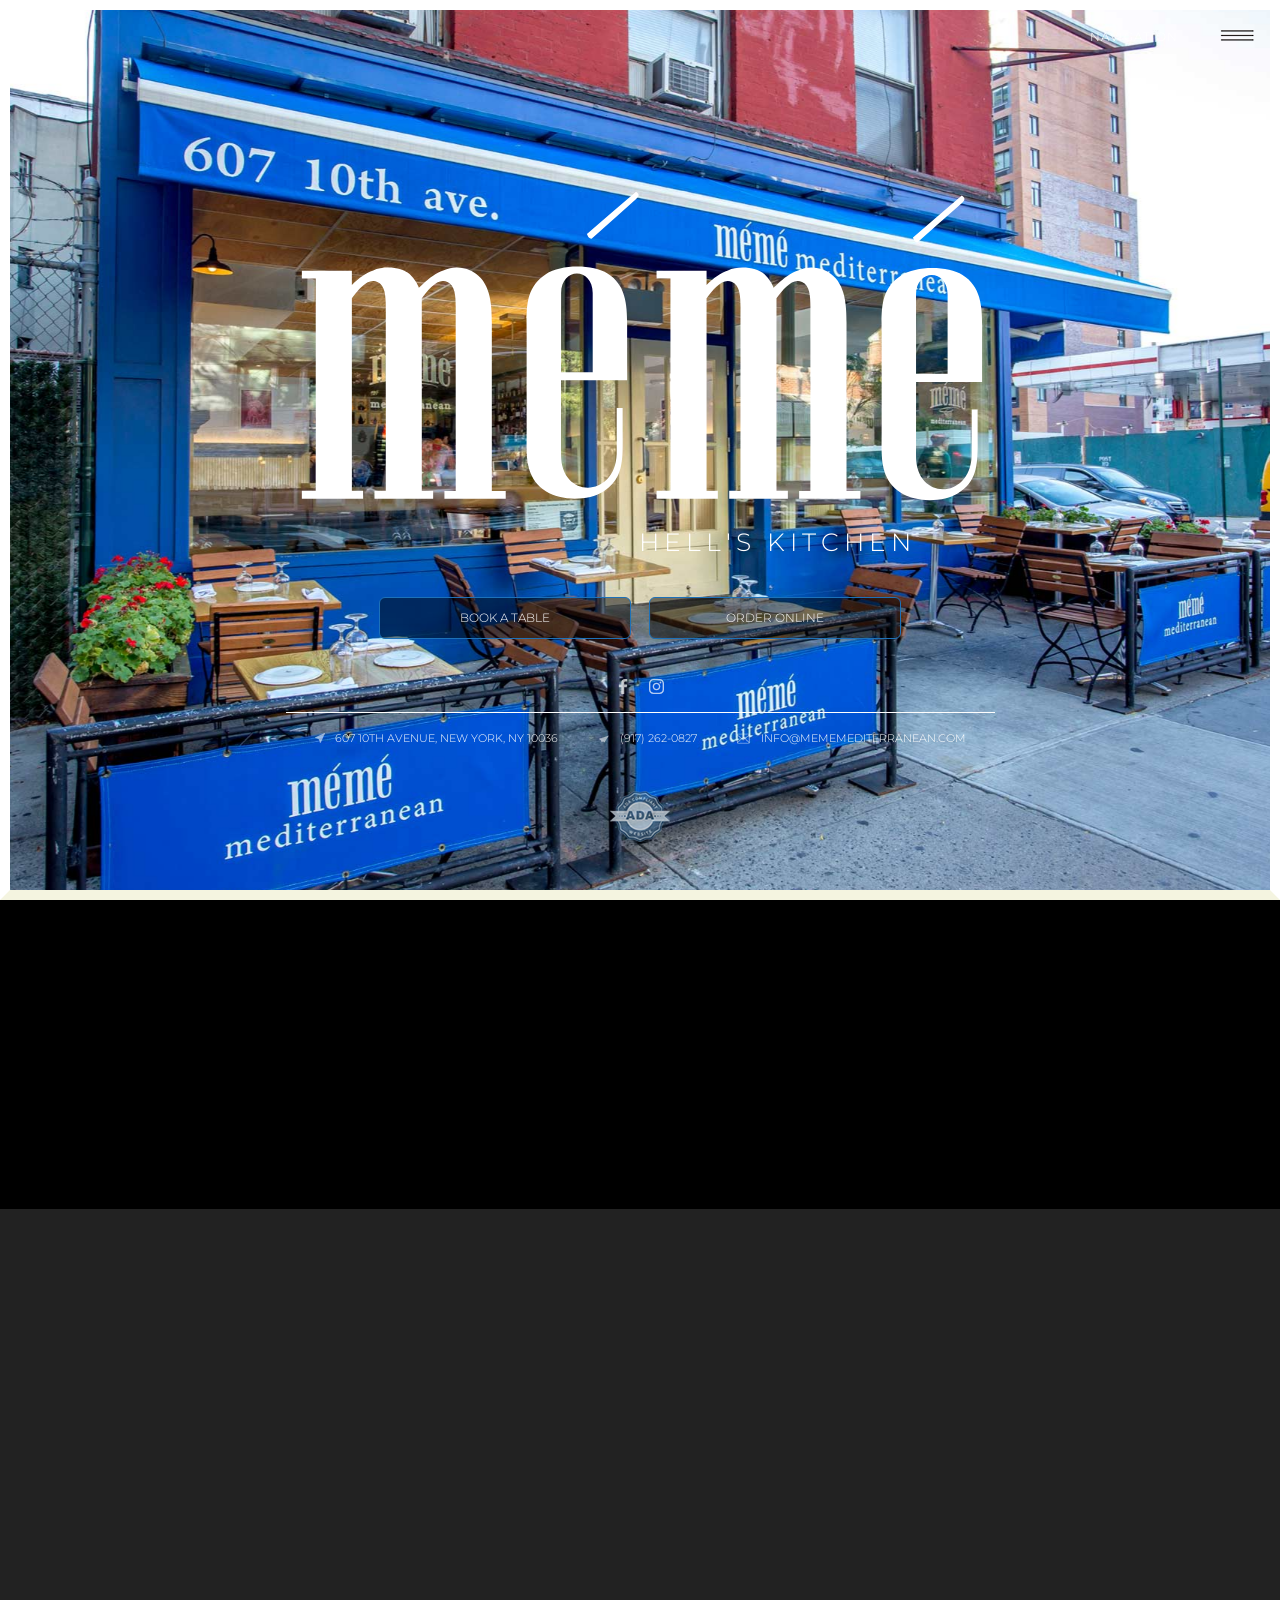
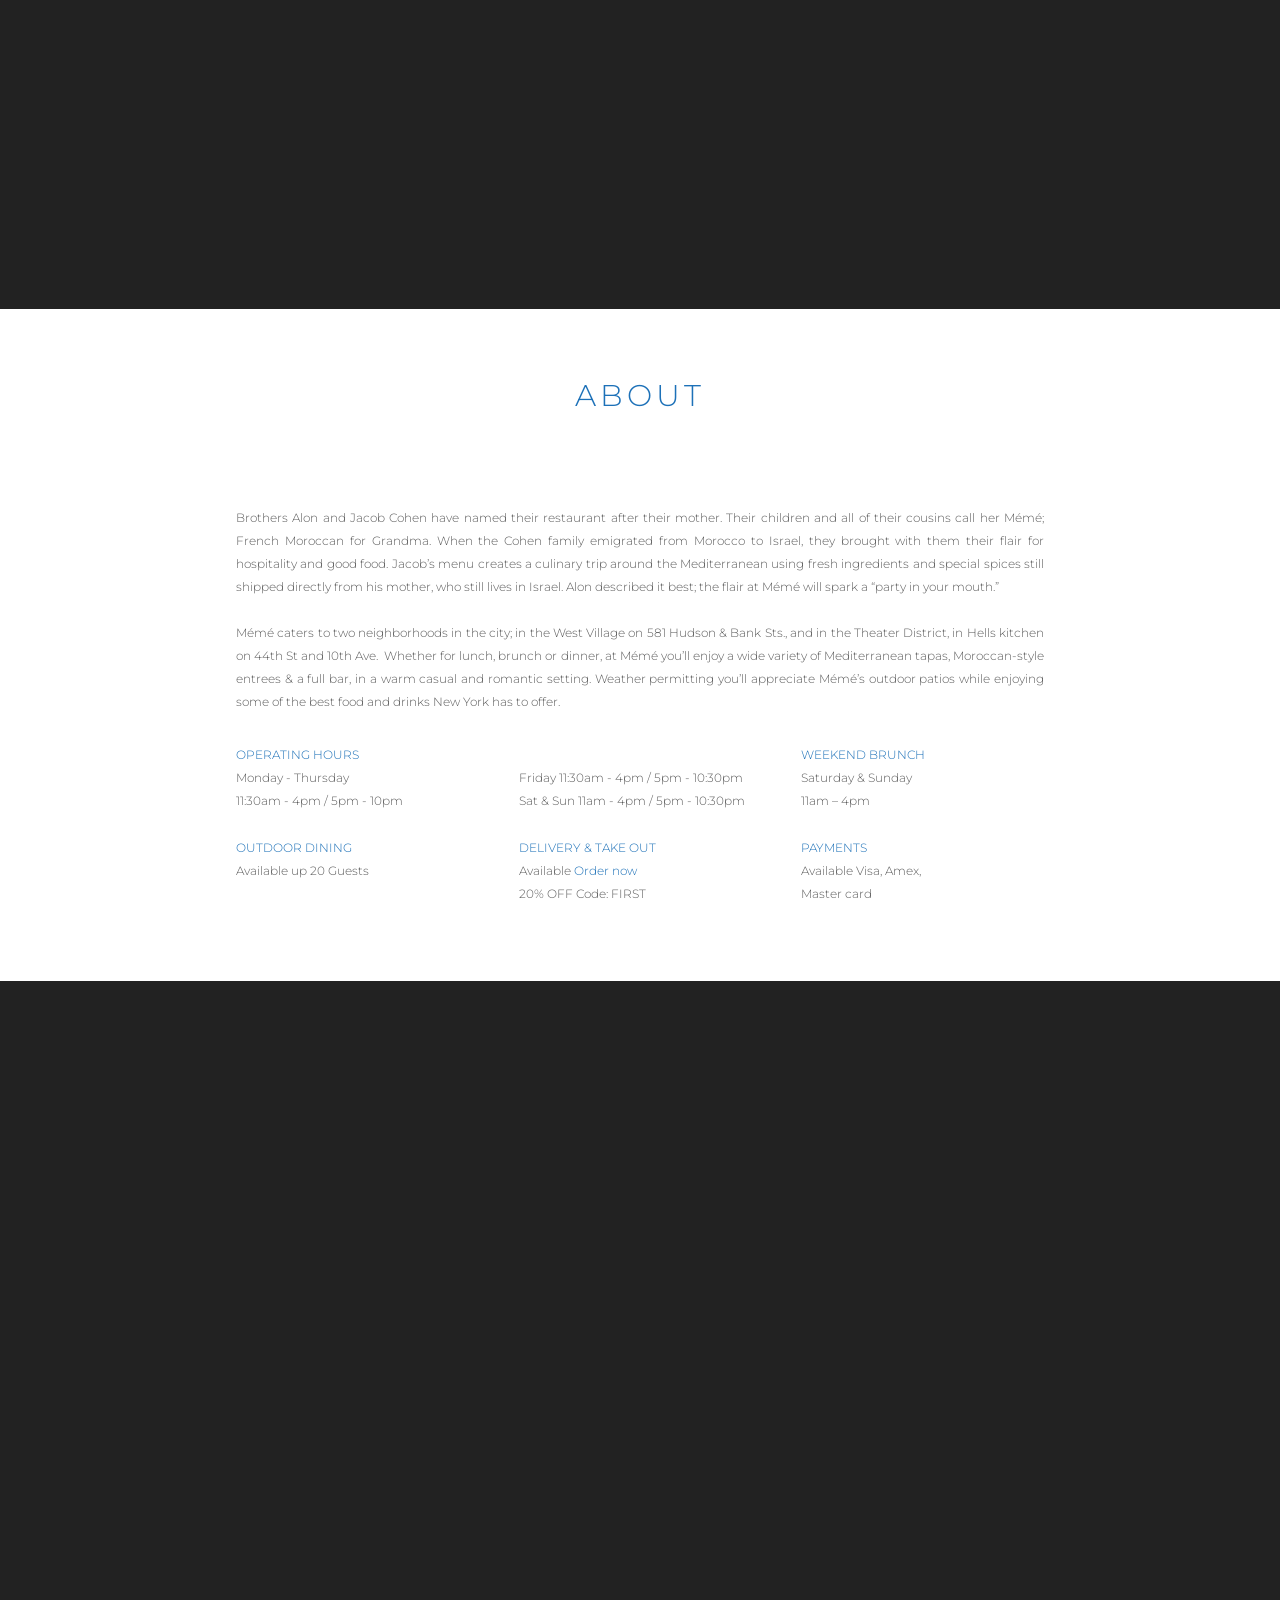
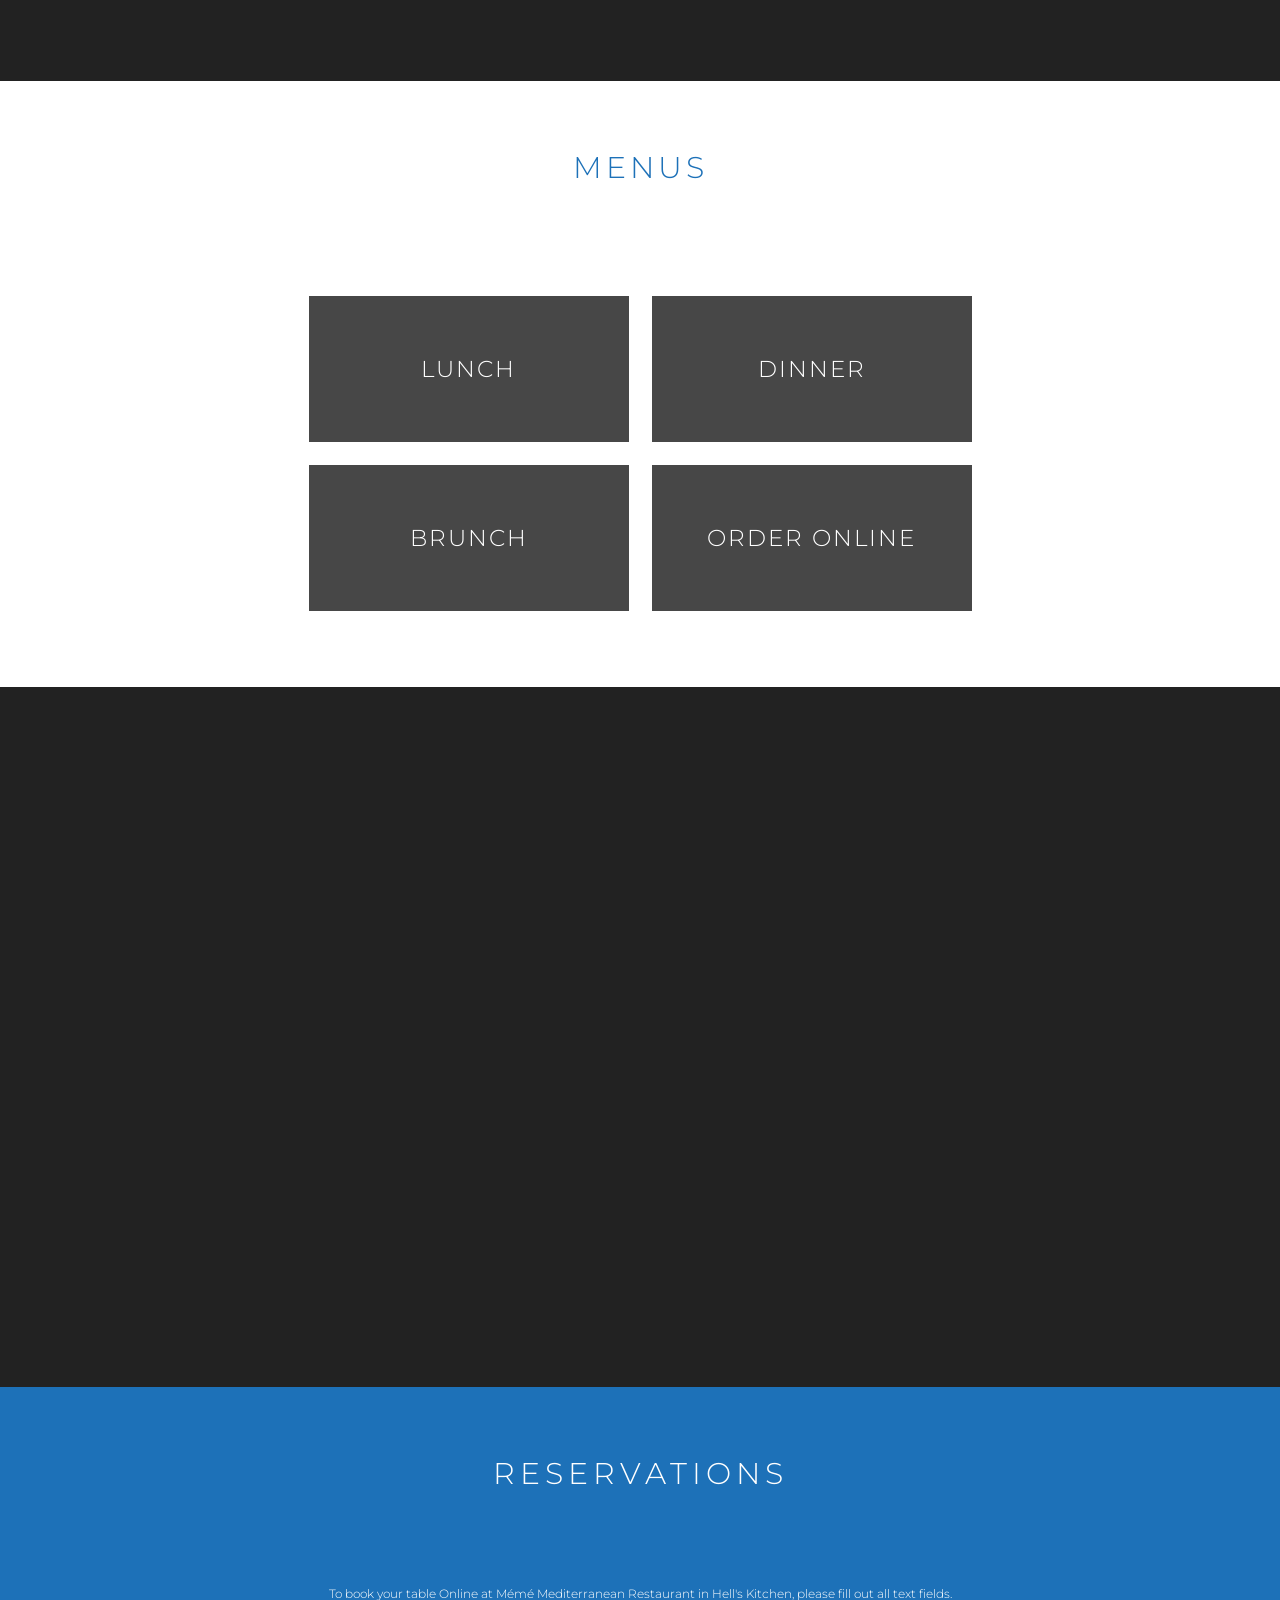
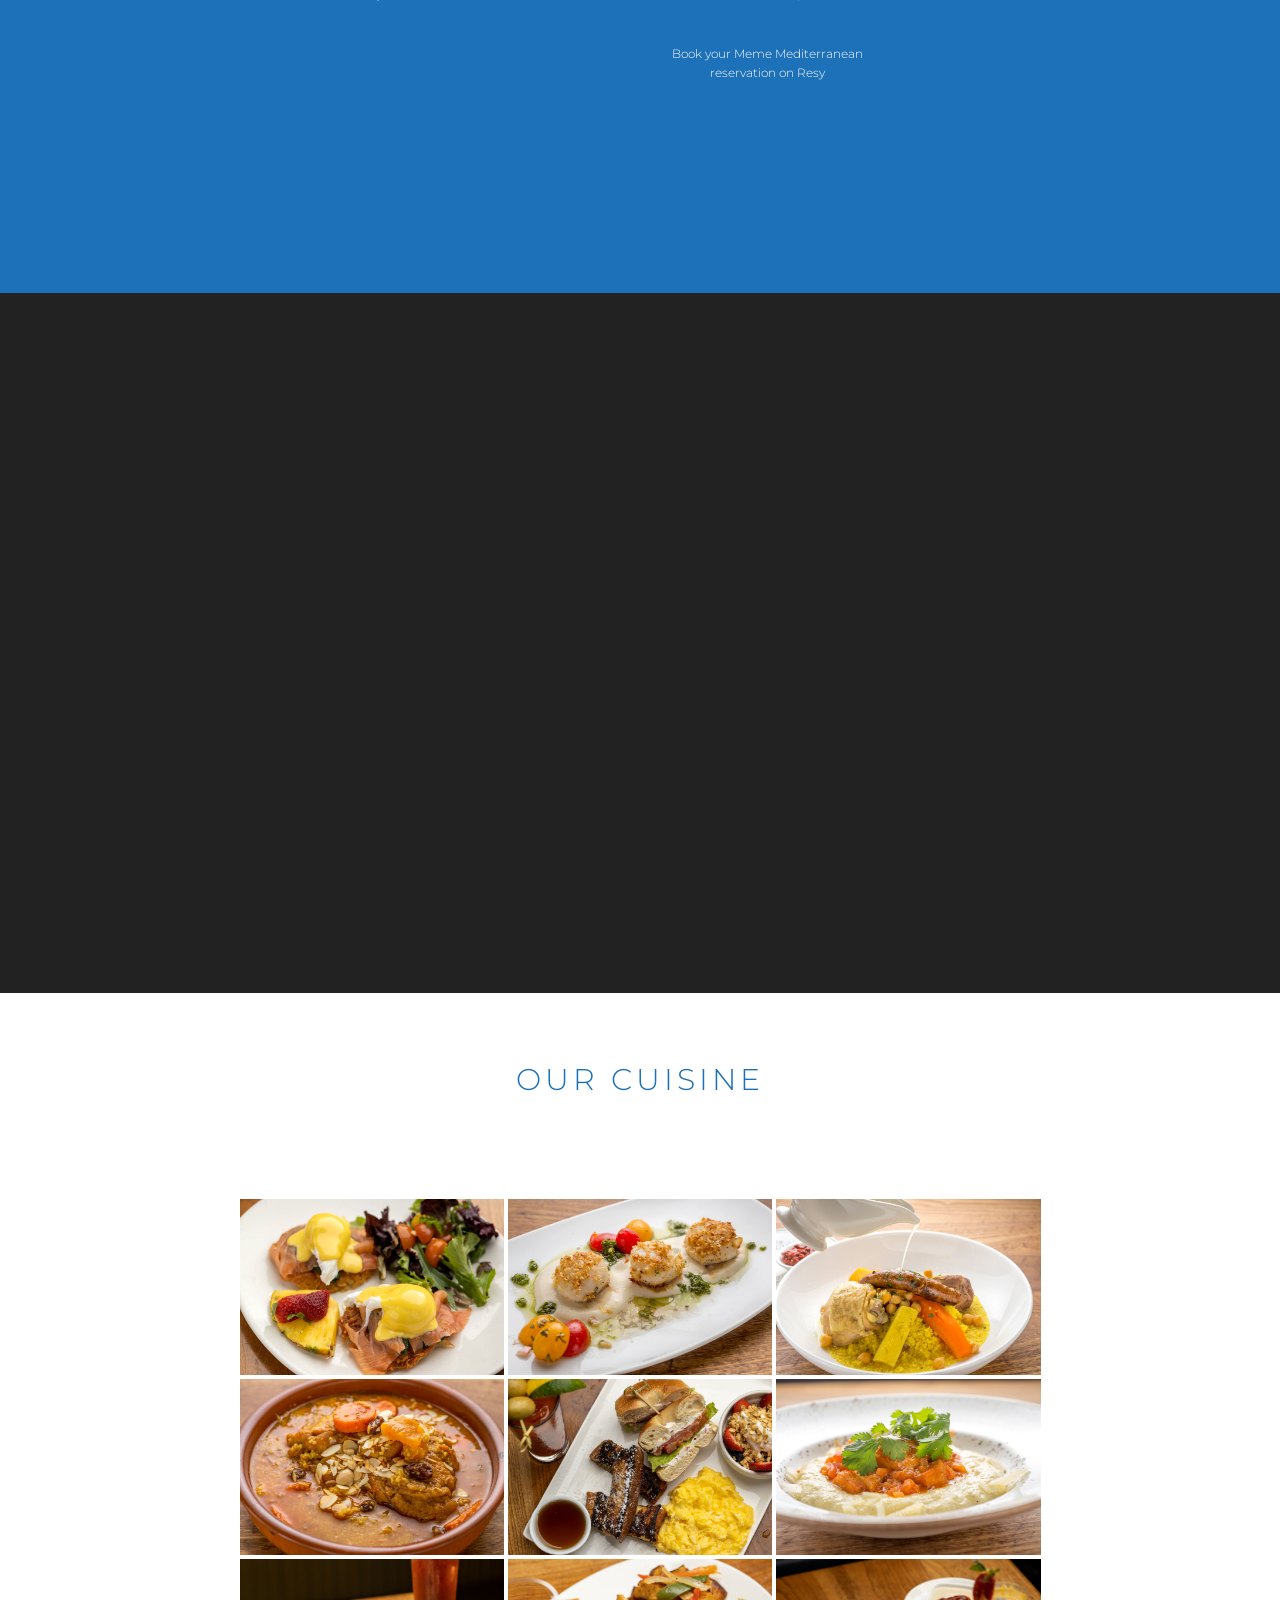
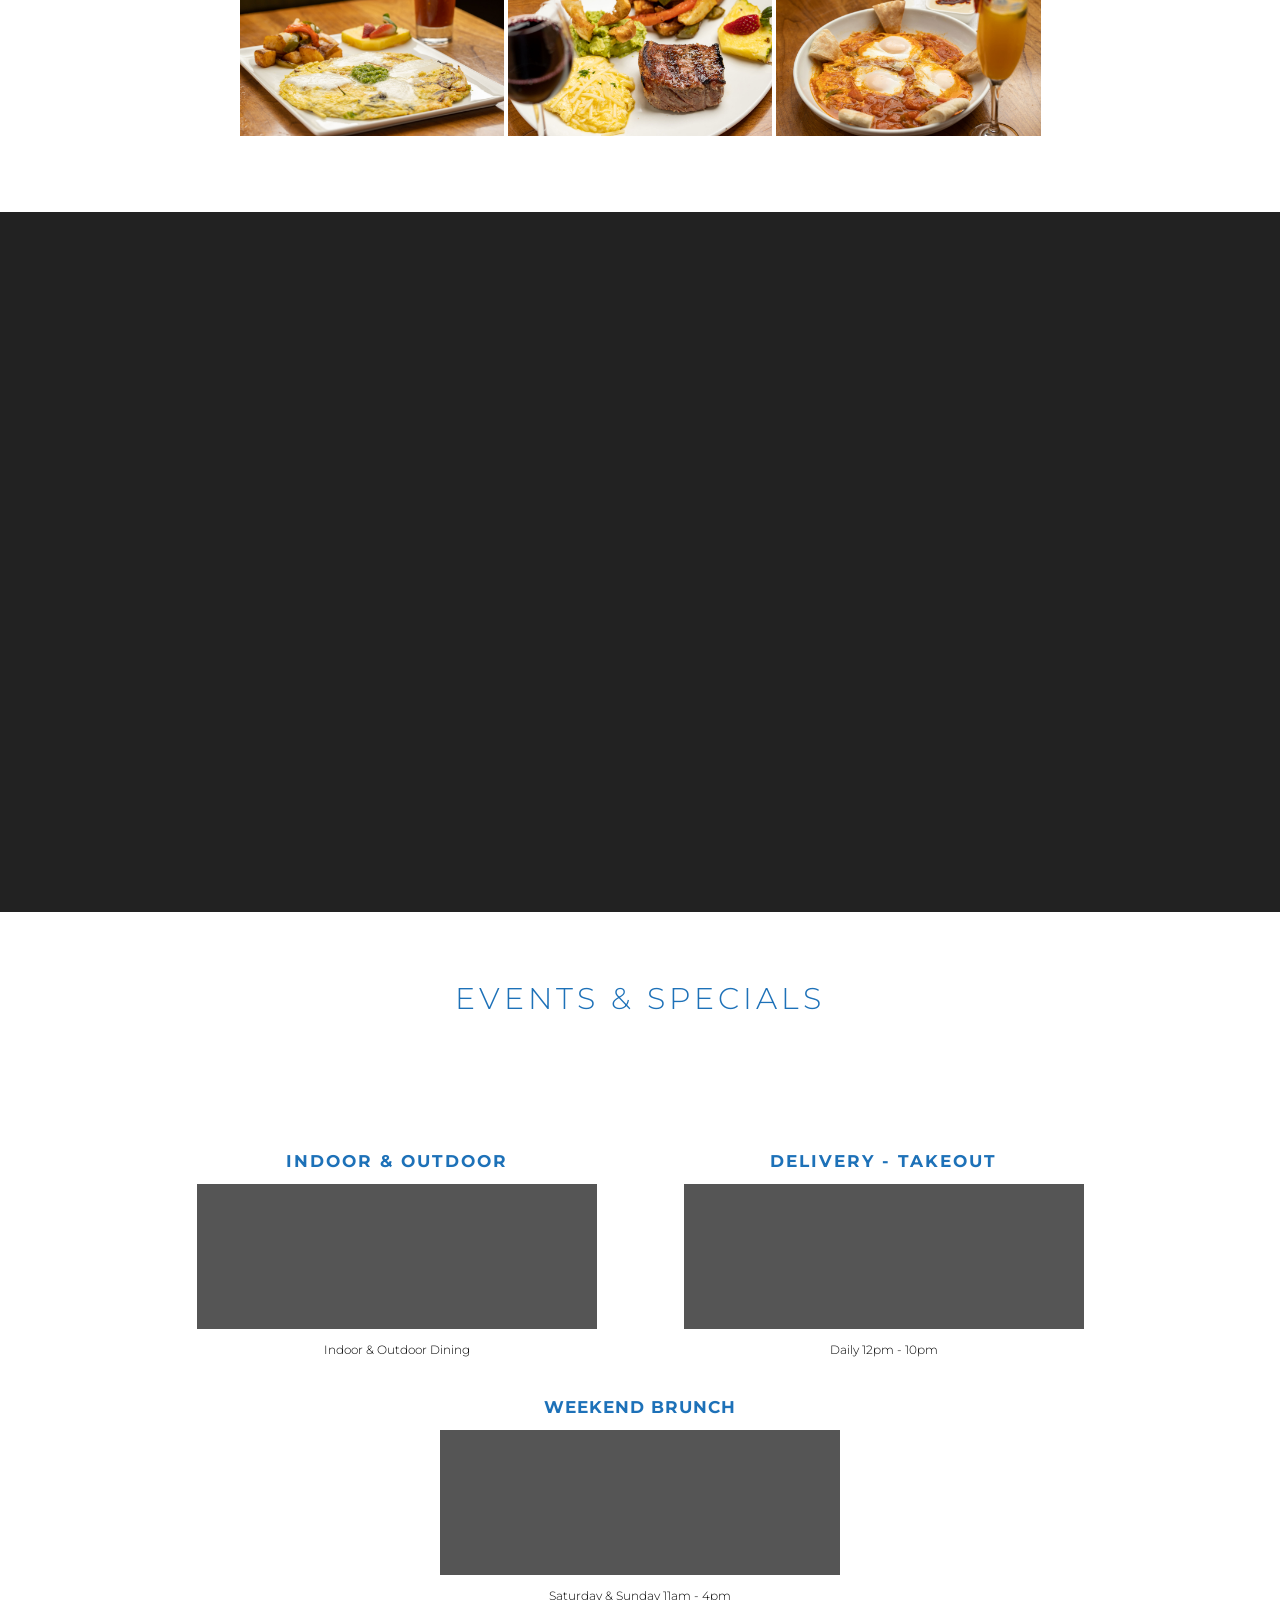
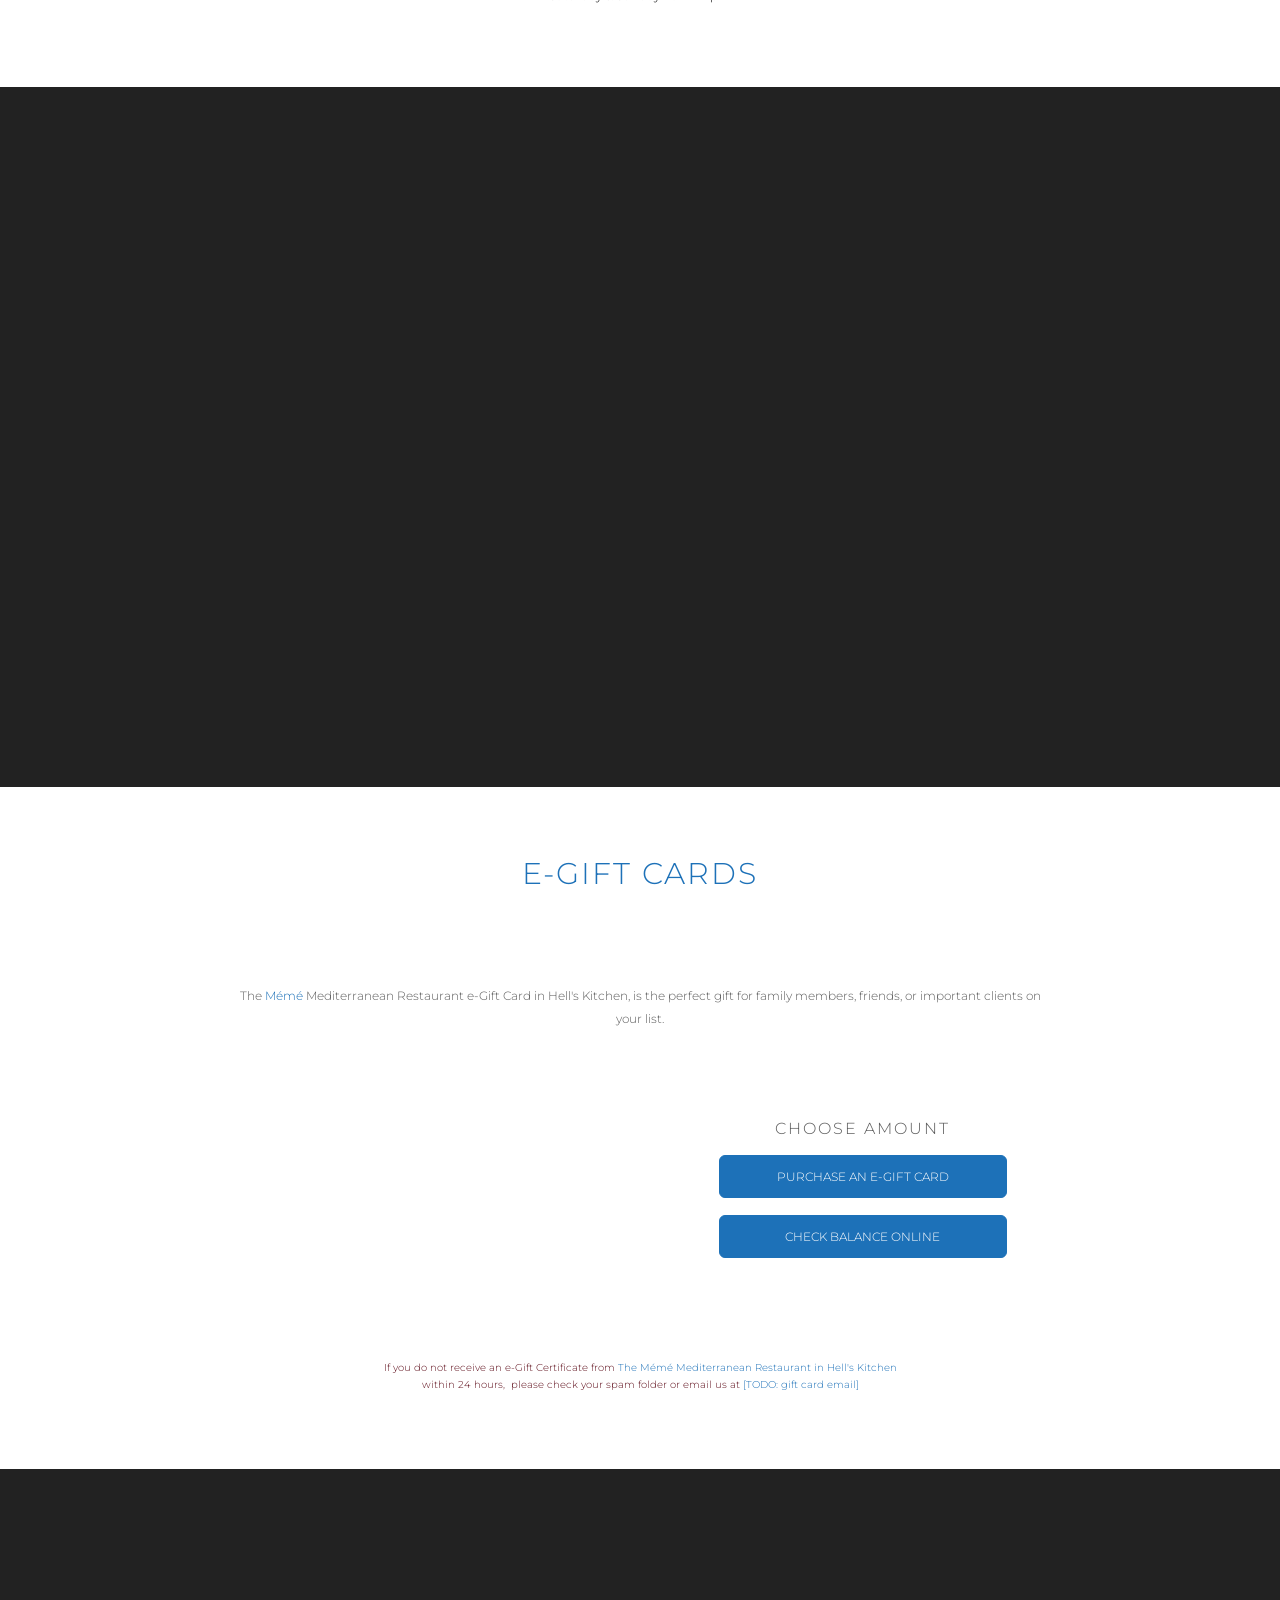
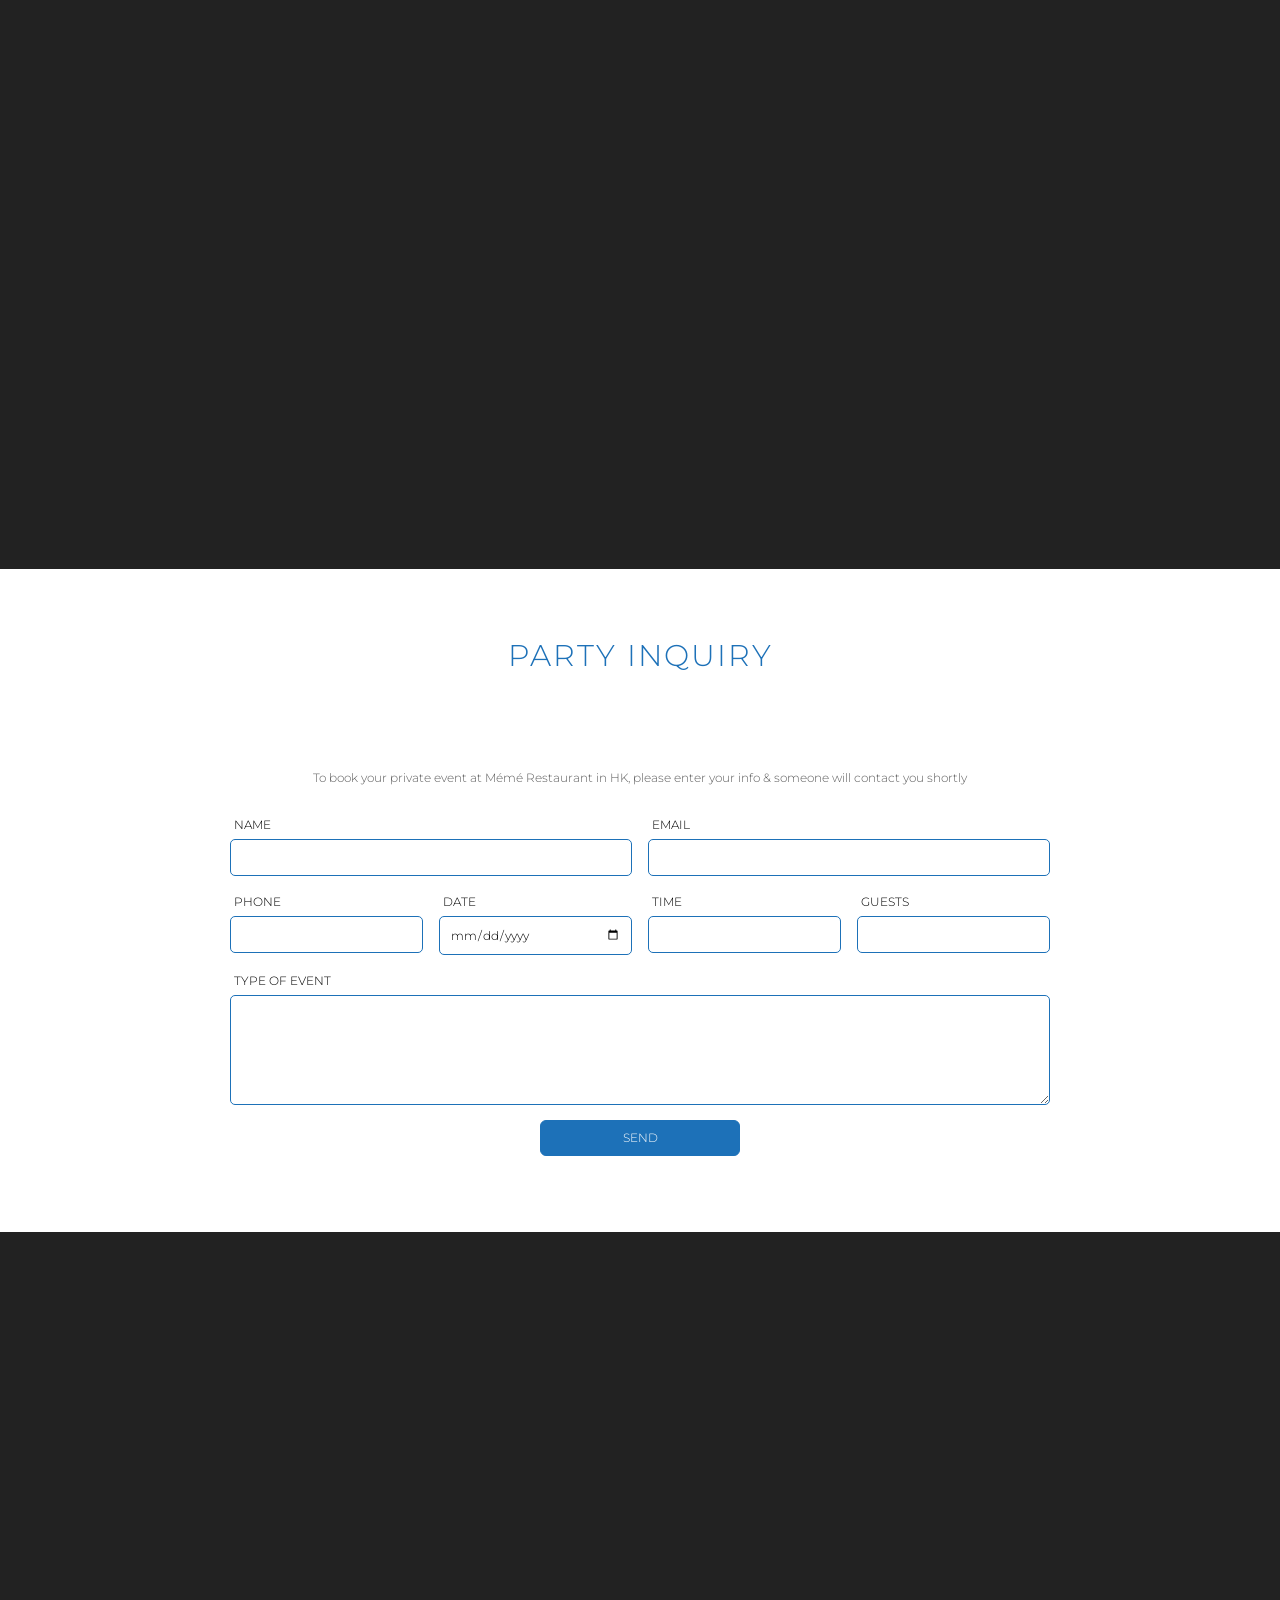
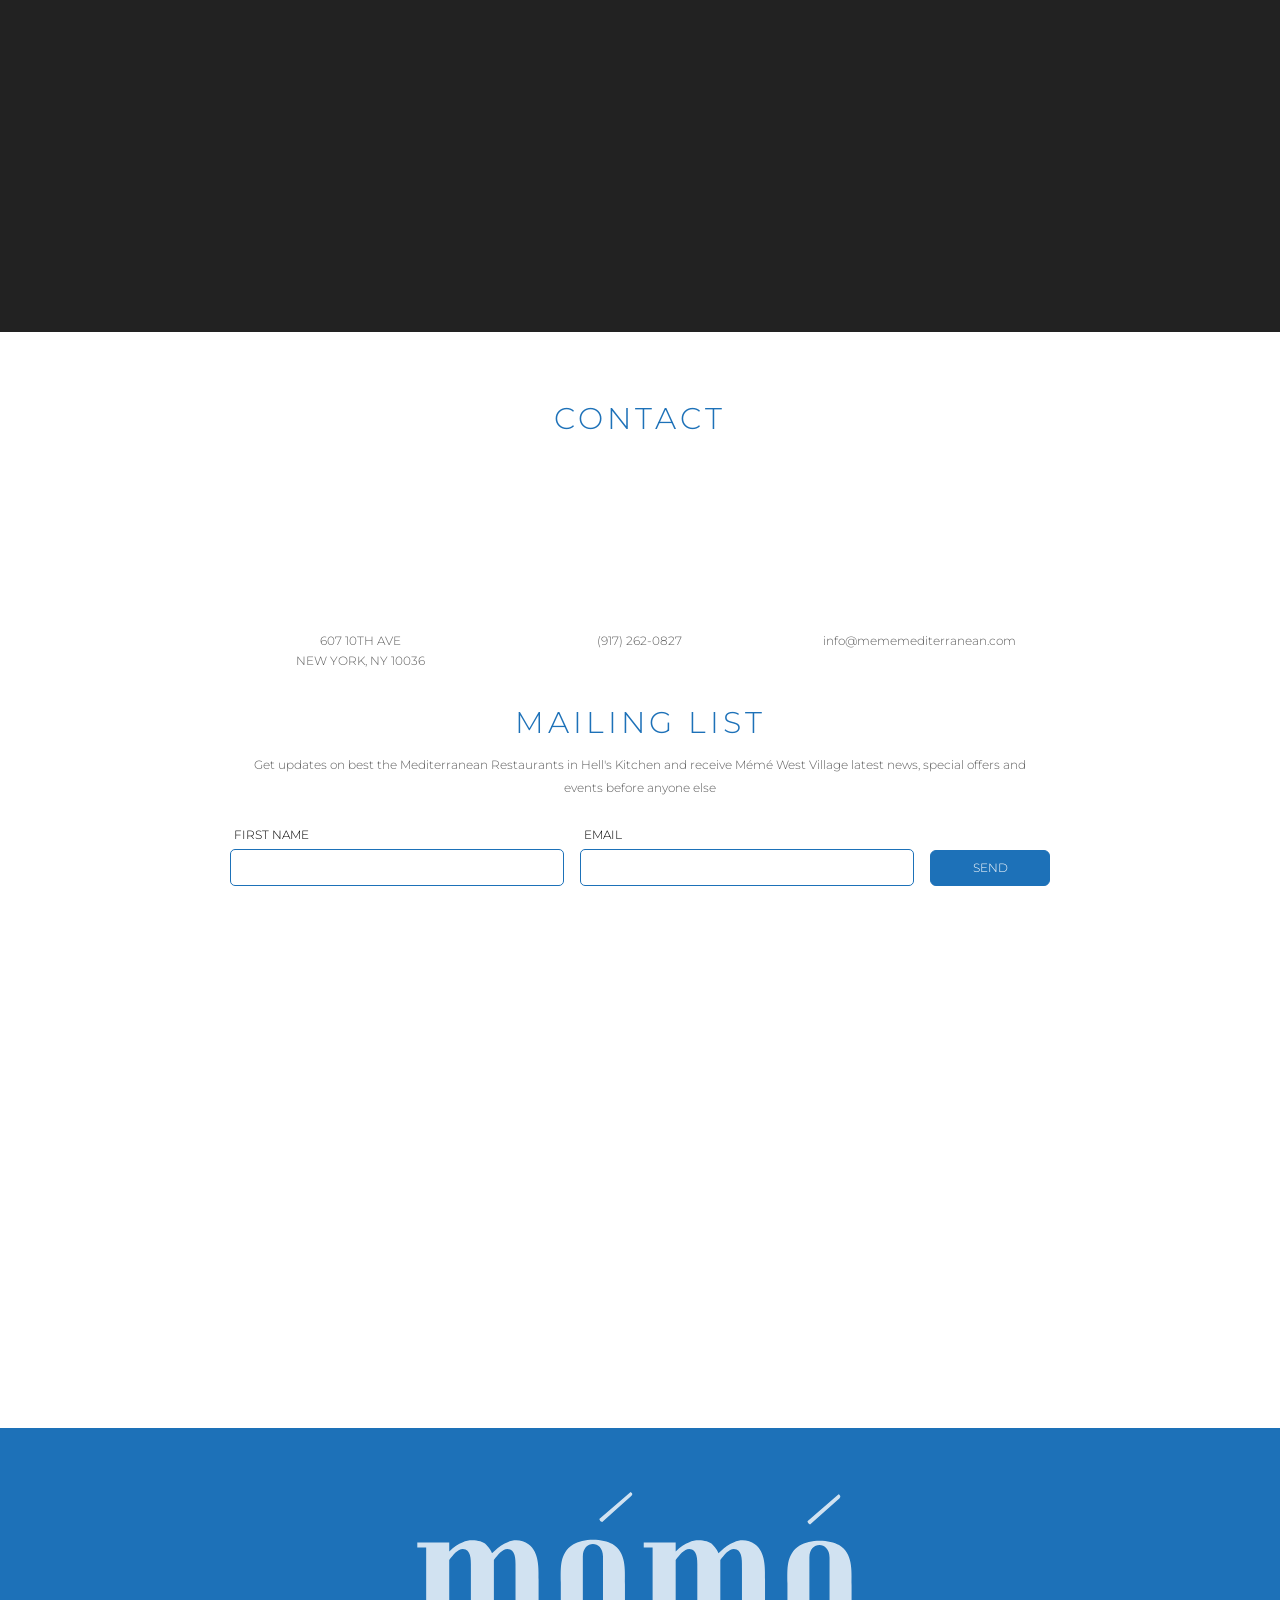
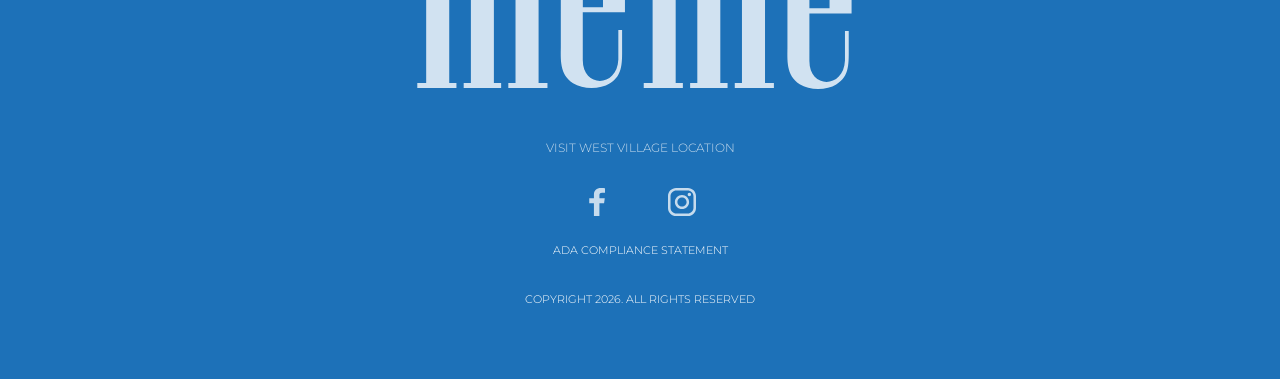
==== commit 8b0f766a: "Remove designer credit from footer and duplicate lunch entrées Co-Authored-By: Claude Opus 5.5 <nore" ====
--- a/index.html
+++ b/index.html
@@ -345,7 +345,6 @@
 
     <a href="https://mememediterranean.com/accessibilityada.html" target="_blank" rel="noopener">ADA COMPLIANCE STATEMENT</a>
     <div class="footer-legal">
-      <a href="https://therestaurantweb.com/" target="_blank" rel="noopener">DESIGNED BY THE RESTAURANT WEB LLC</a>
       <p>Copyright 2026. All Rights Reserved</p>
     </div>
   </footer>
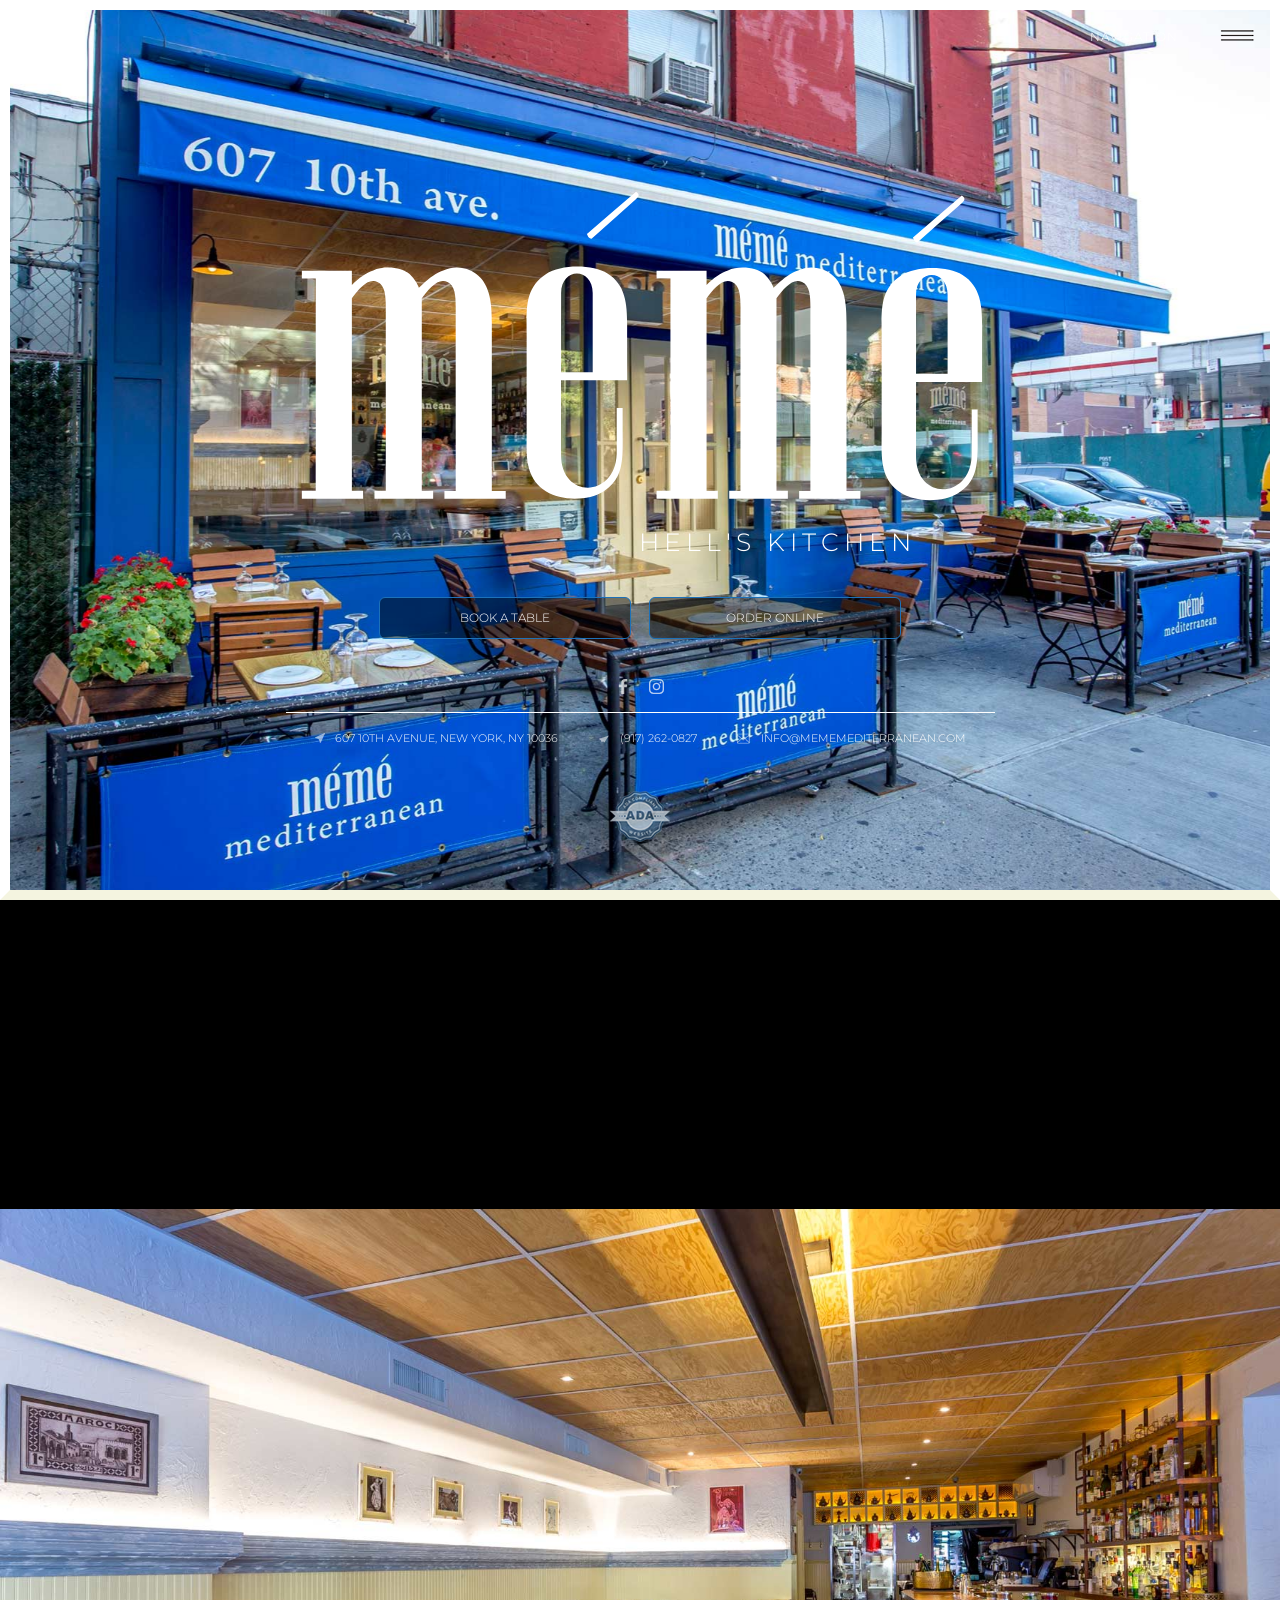
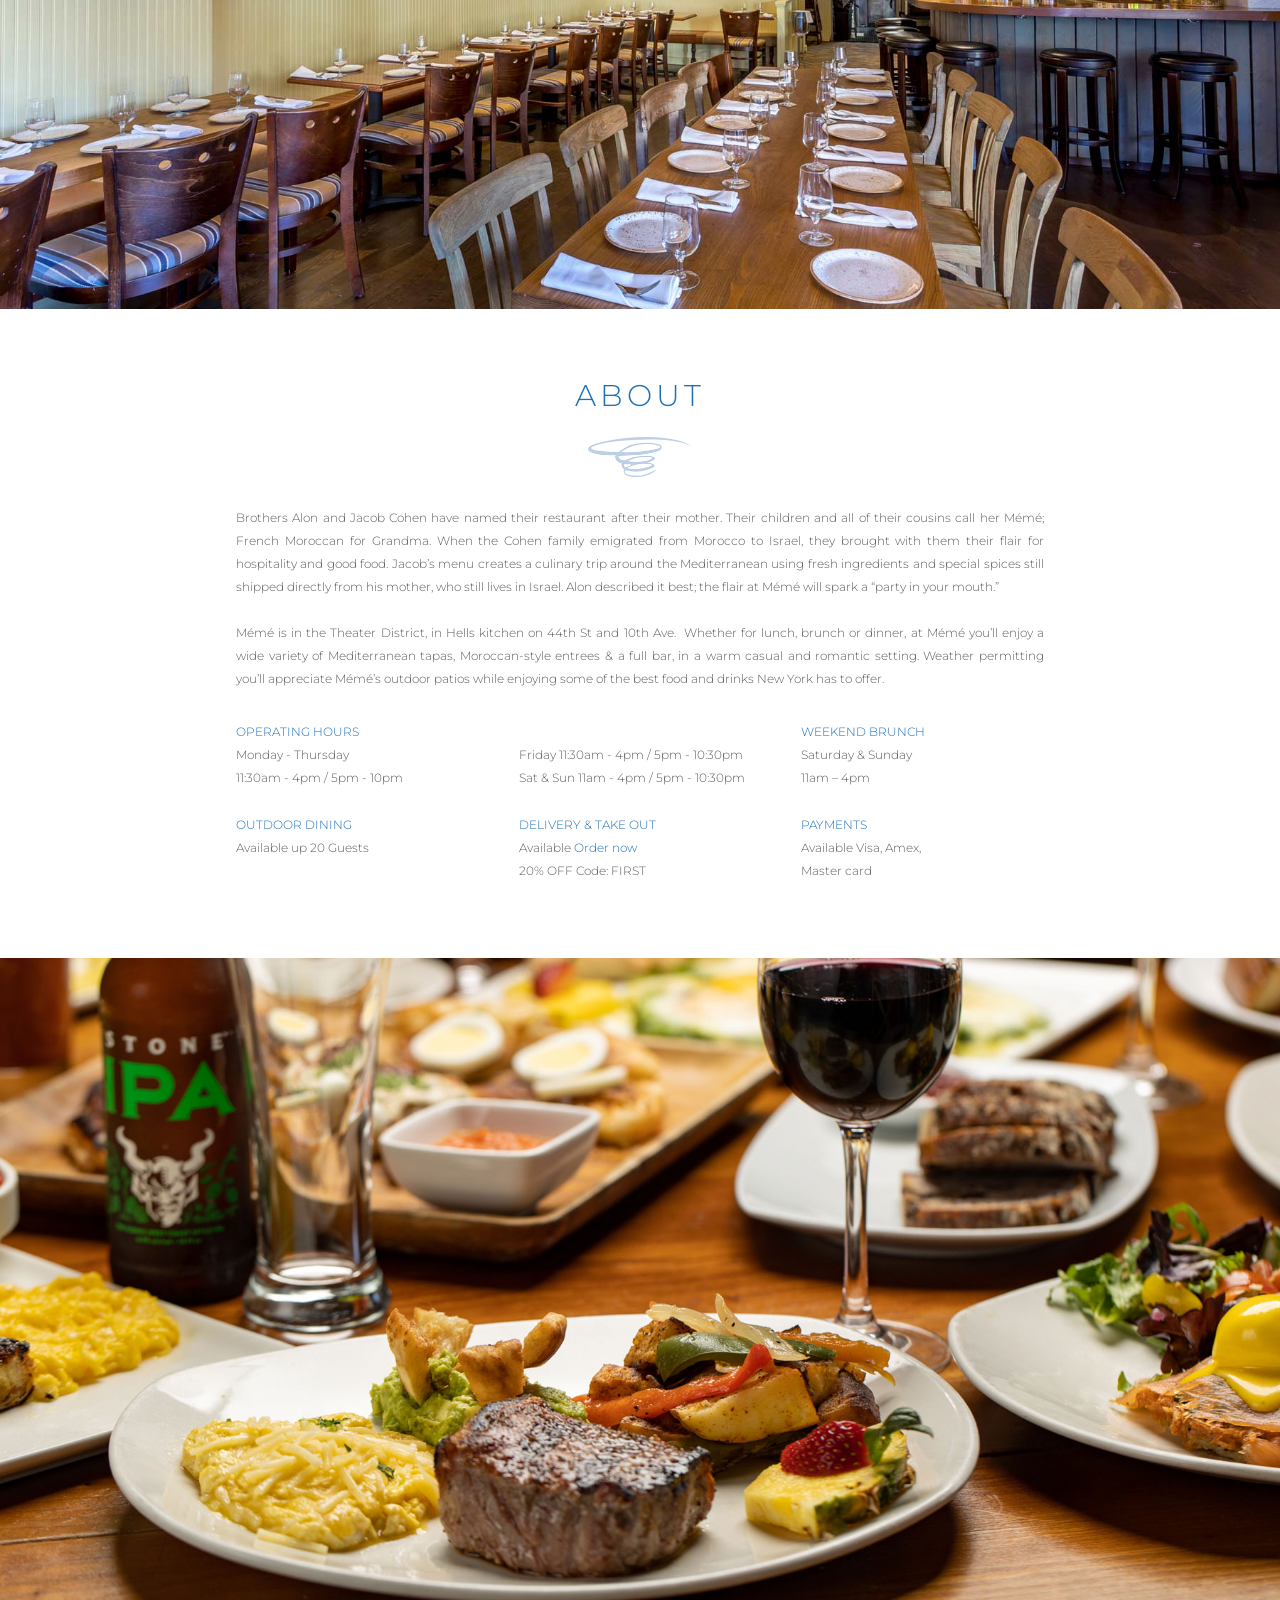
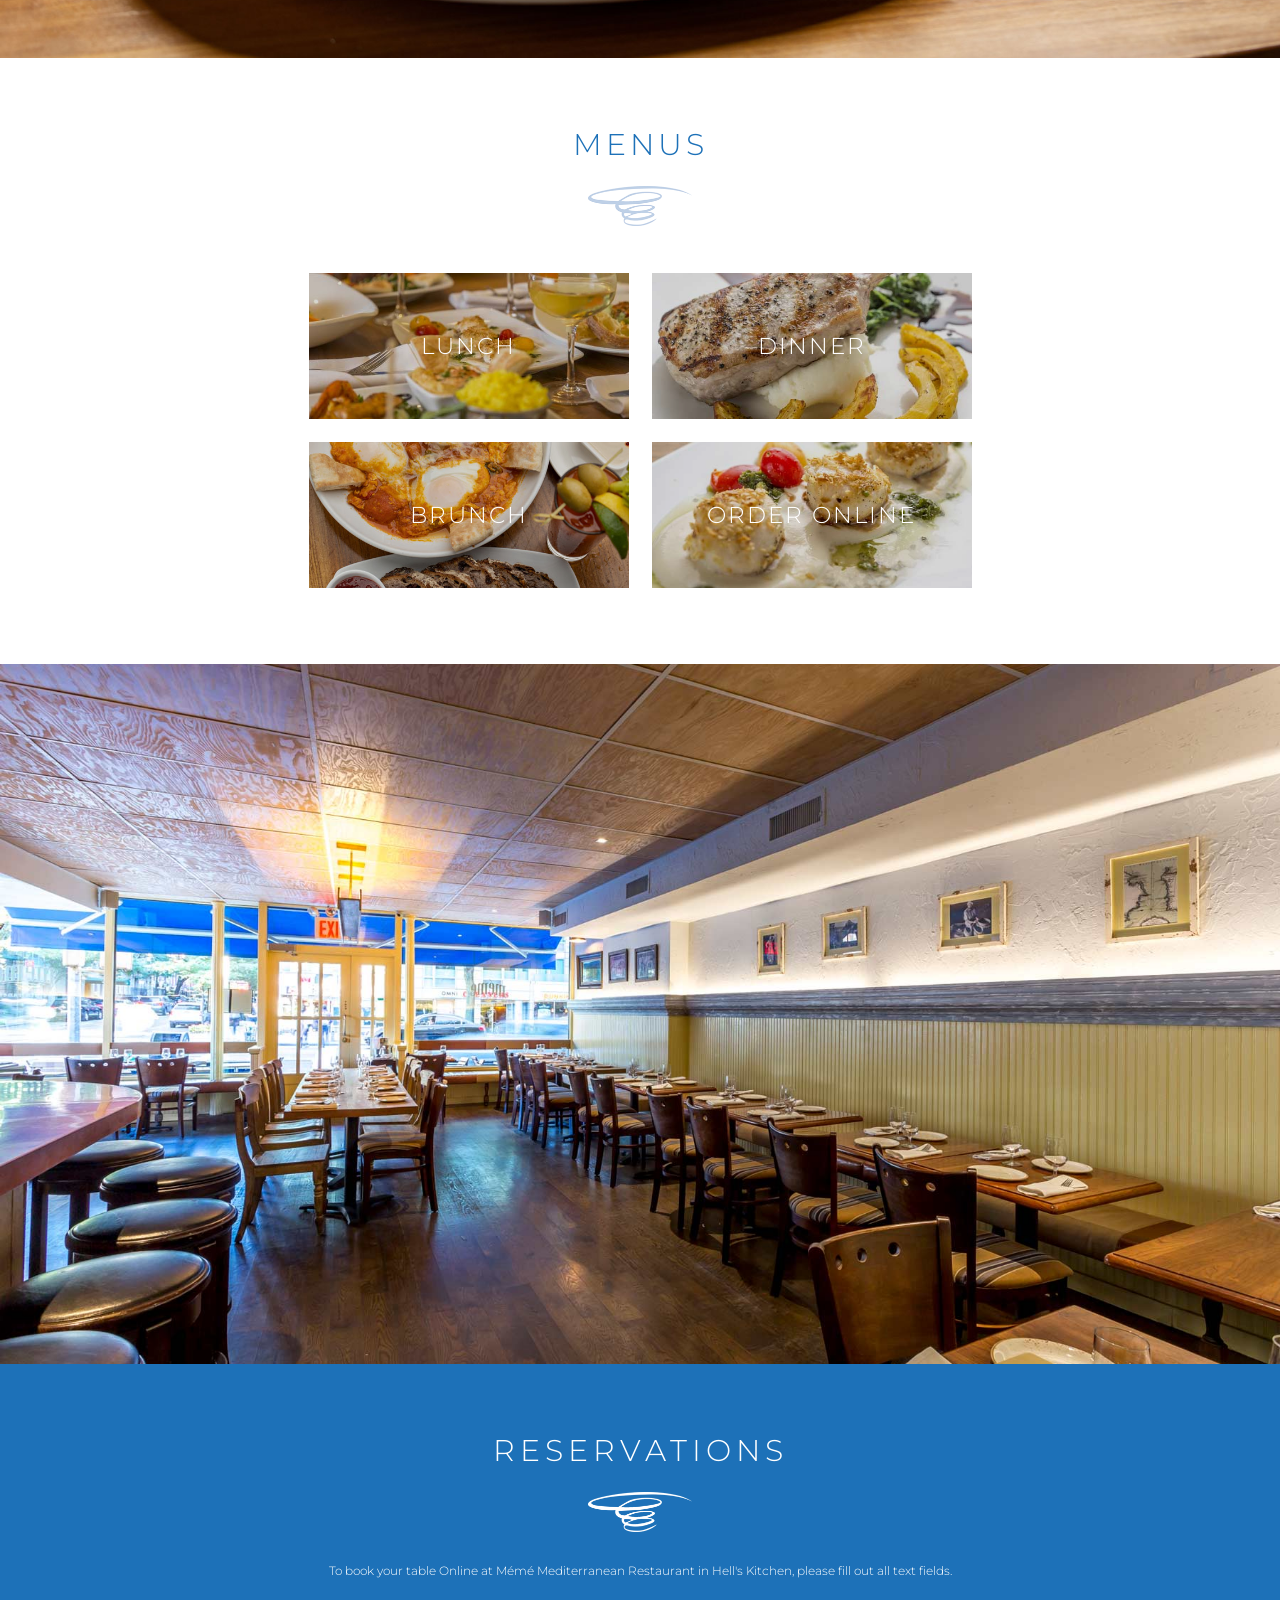
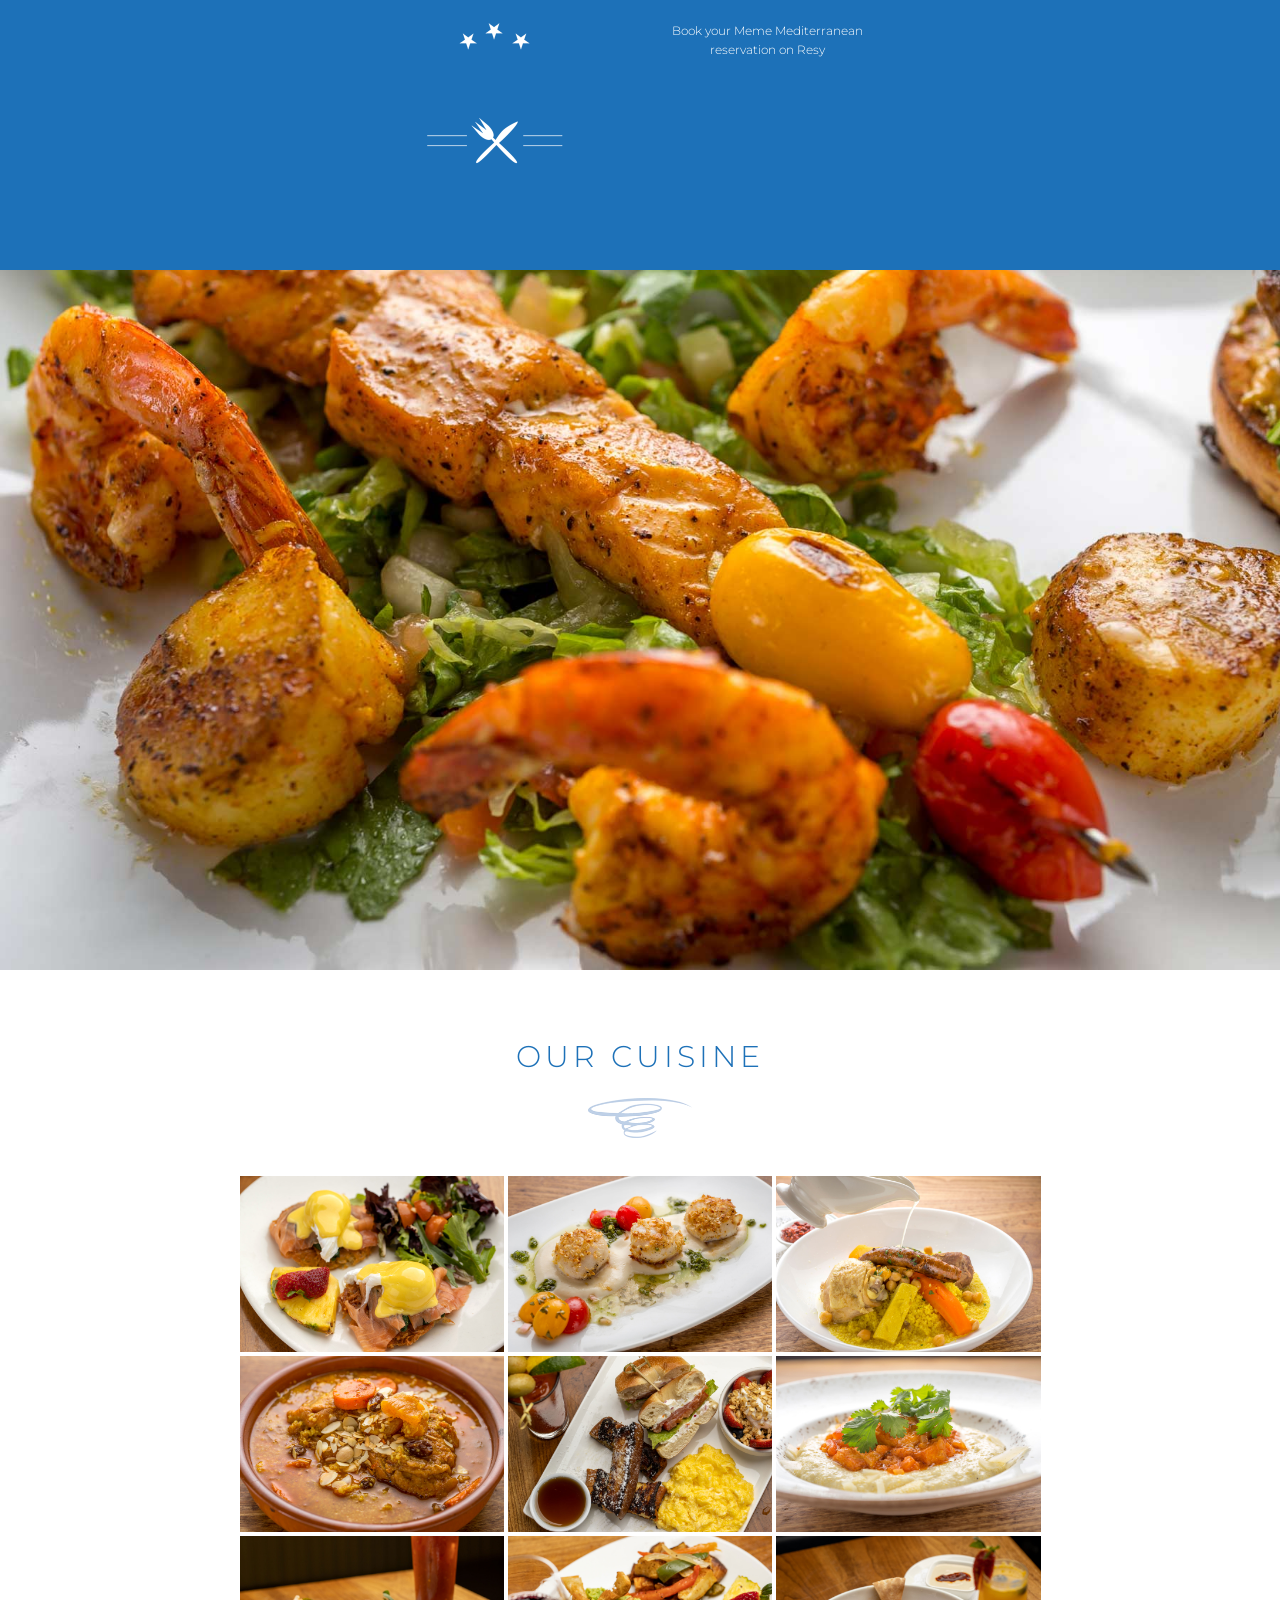
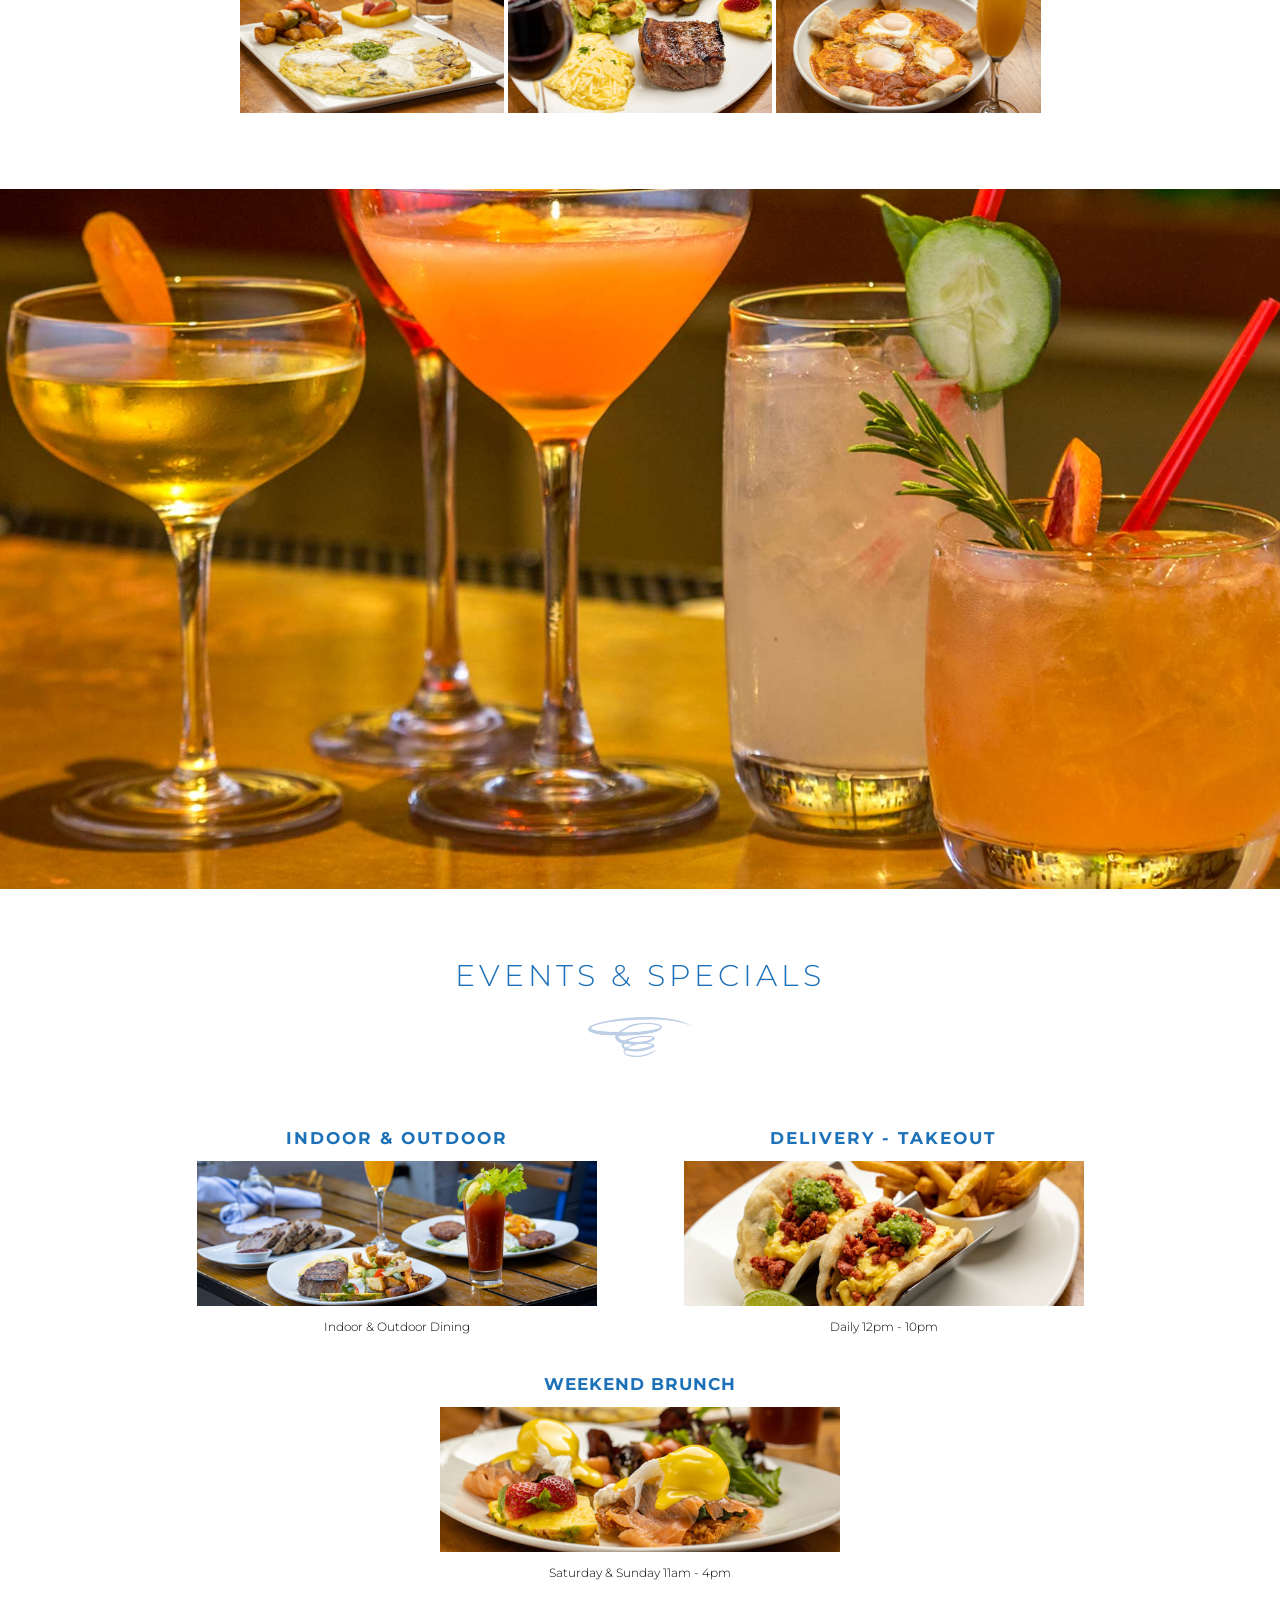
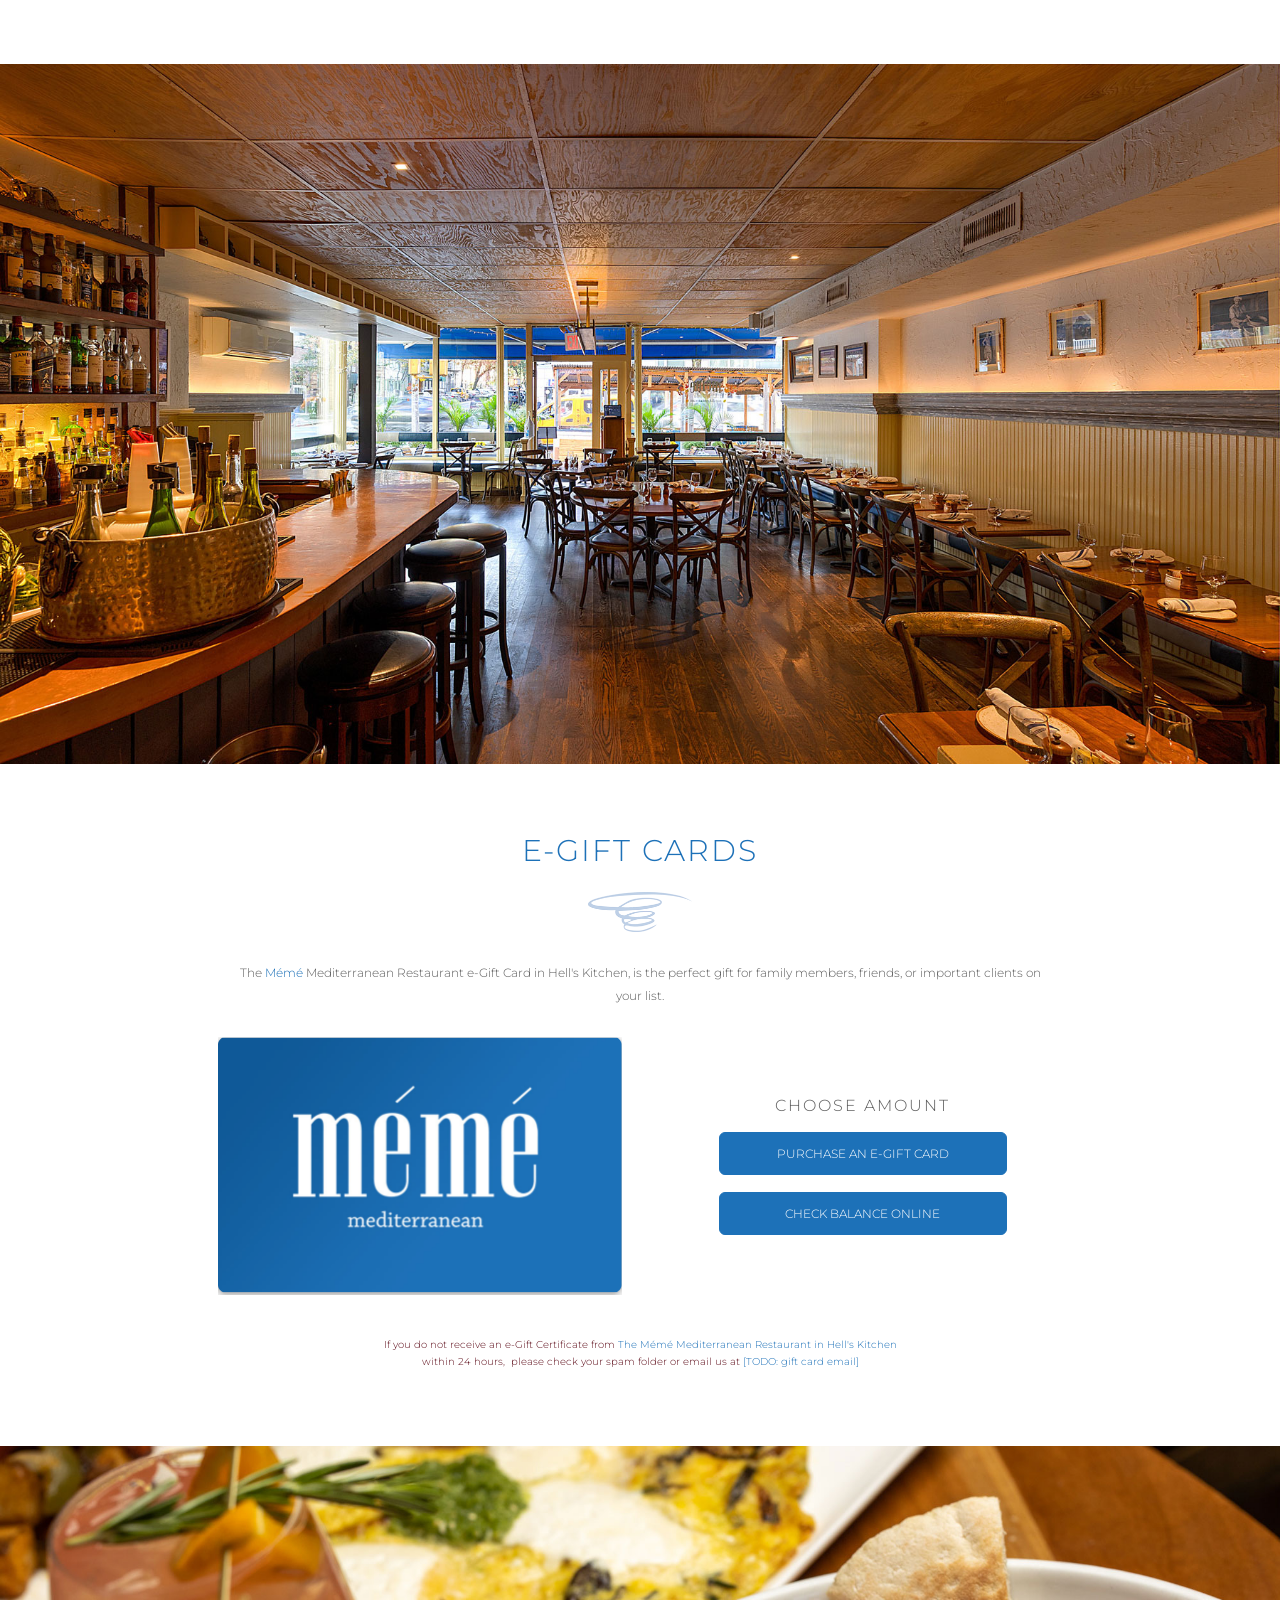
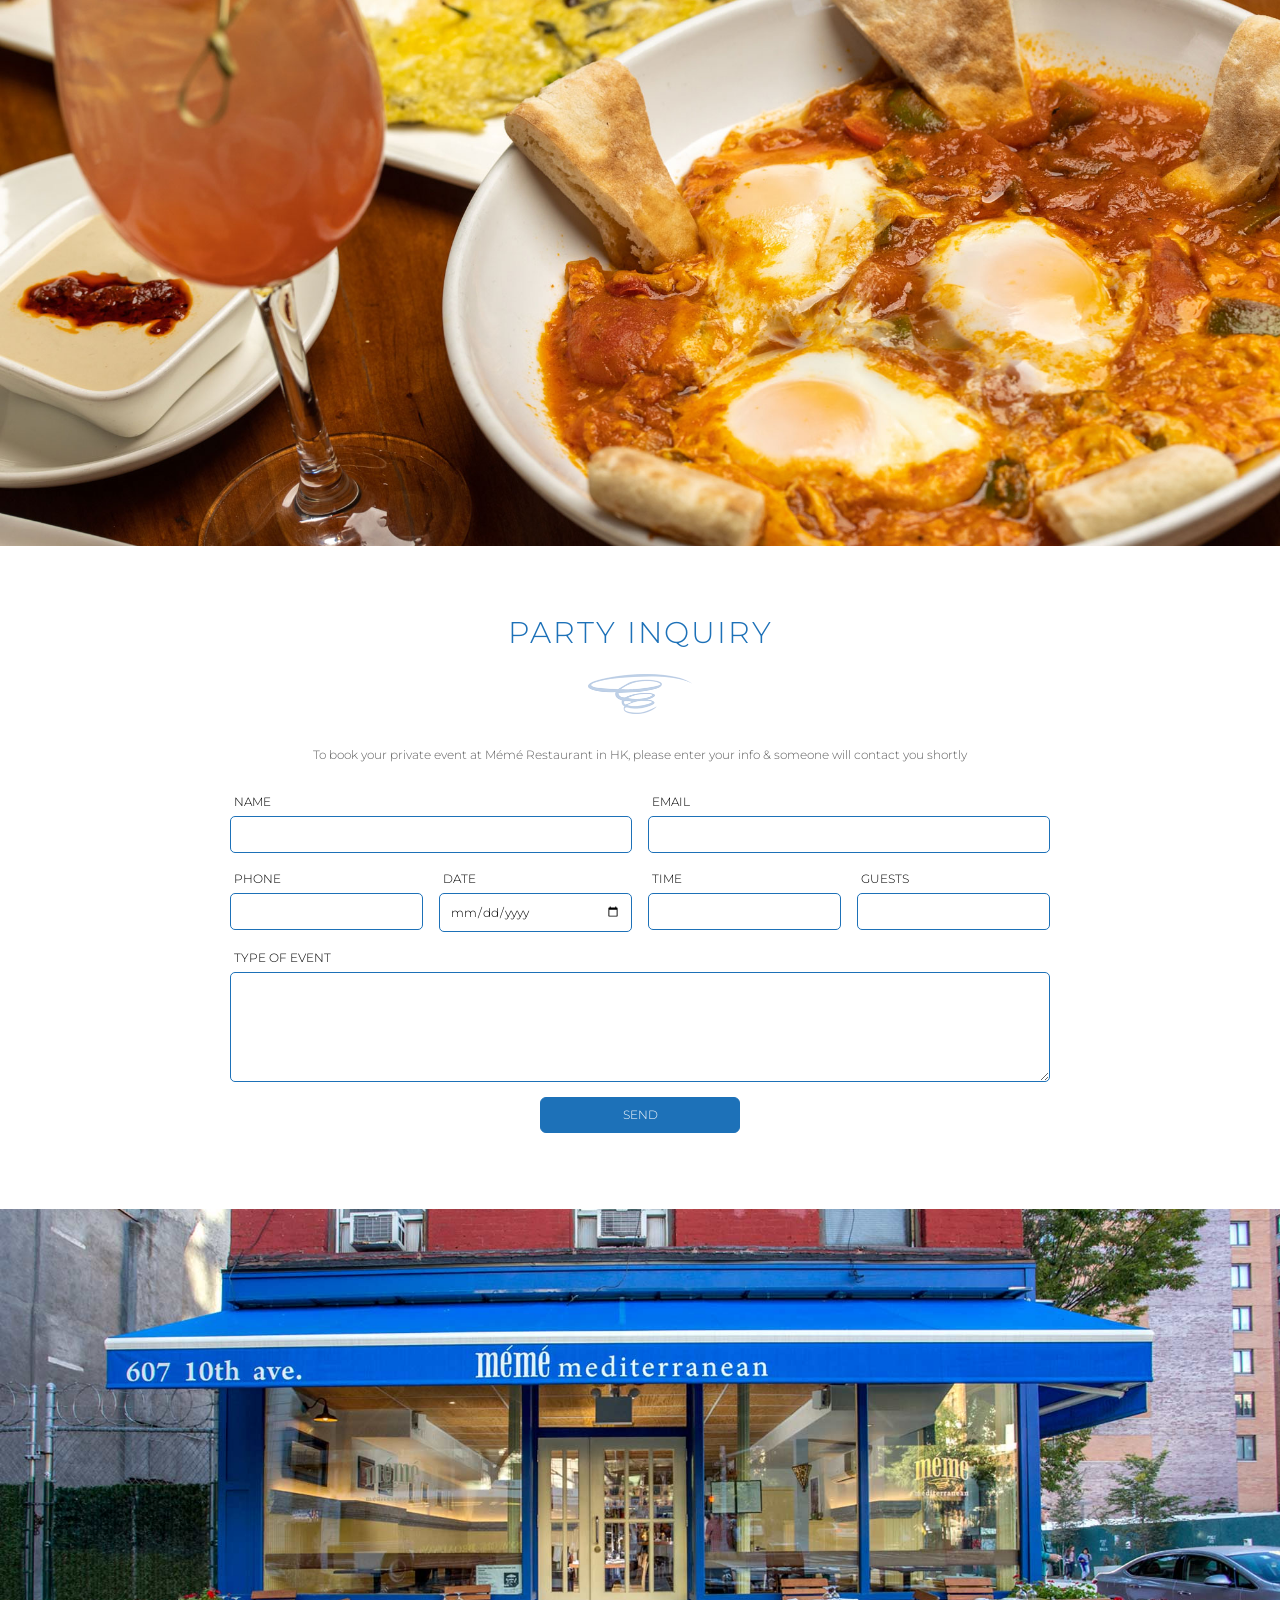
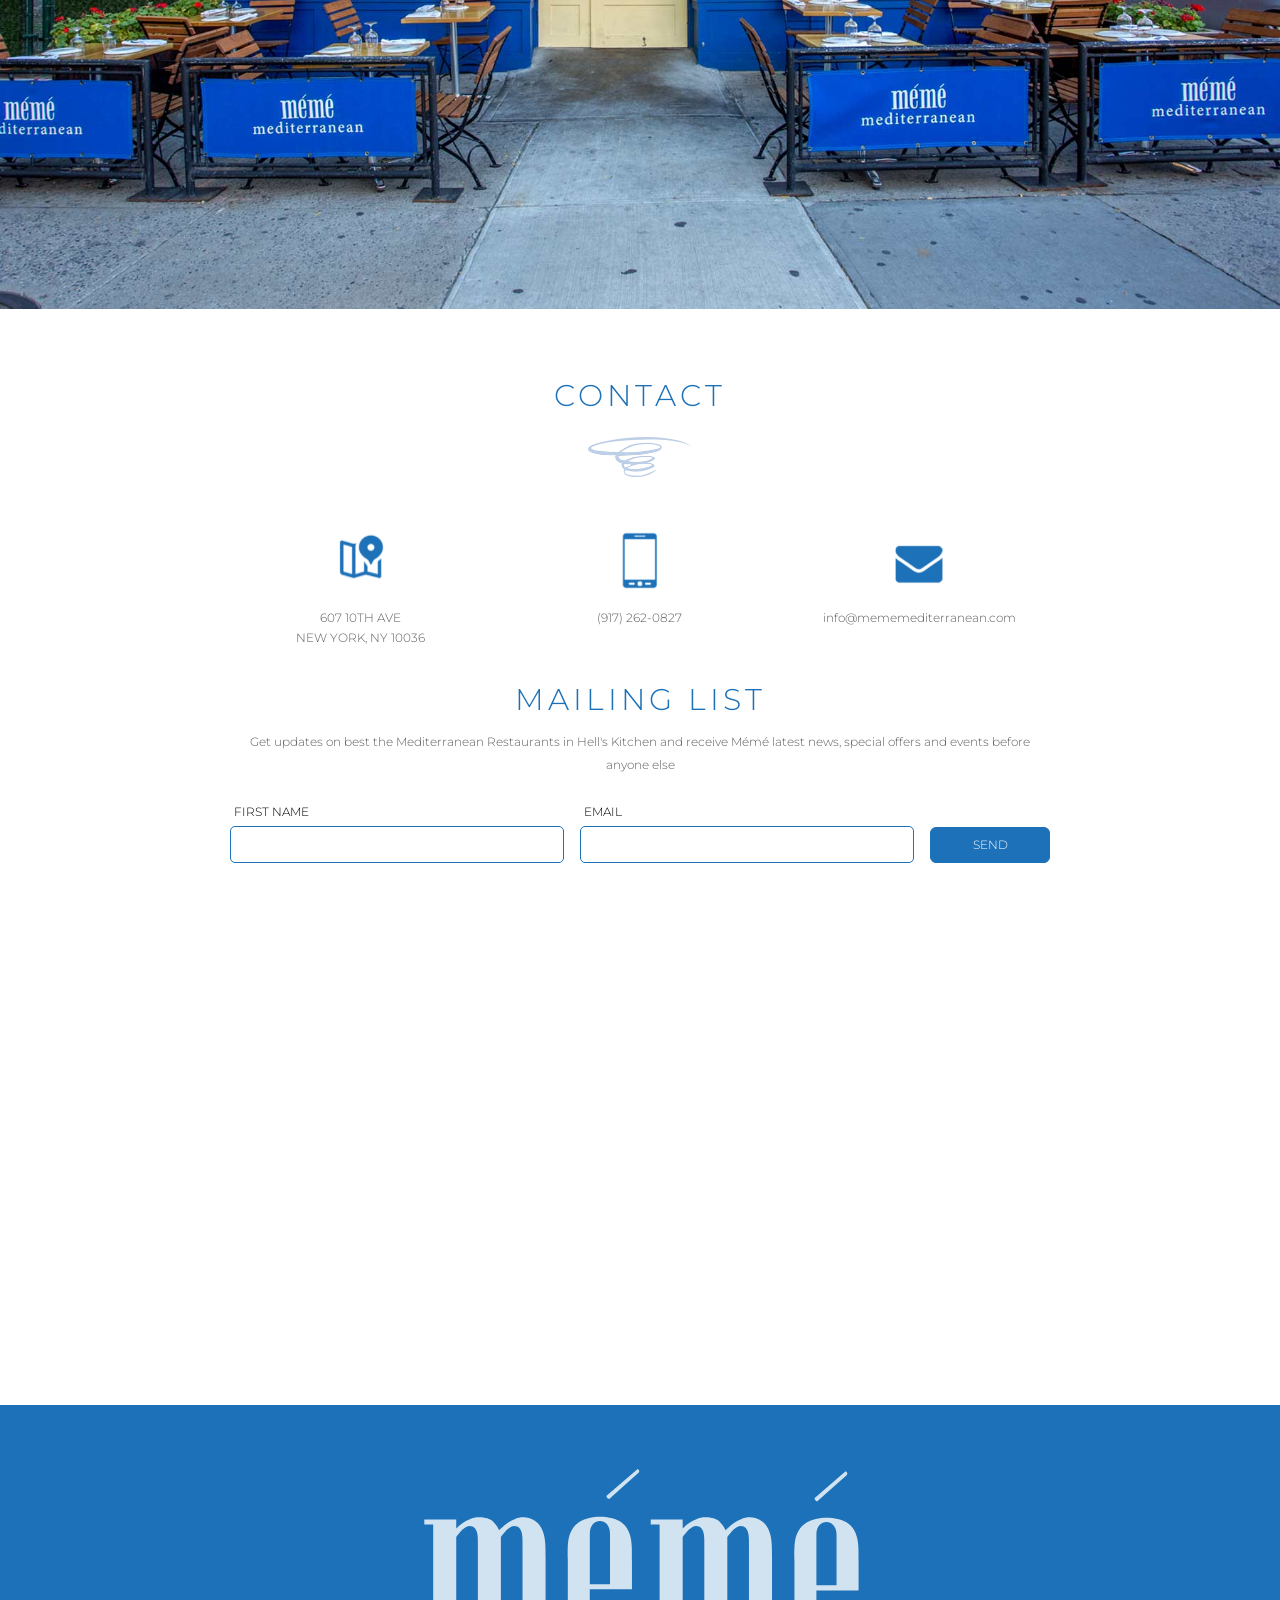
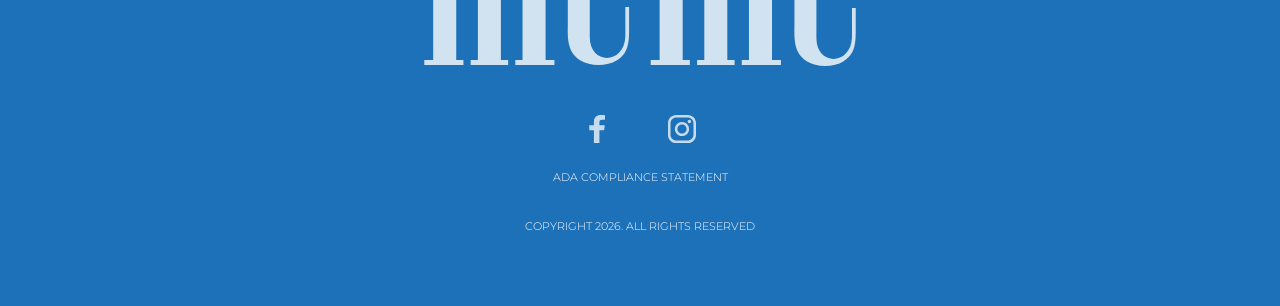
==== commit 64d0167c: "Remove West Village location link and mentions Co-Authored-By: Claude Opus 5.5 <noreply@anthropic.co" ====
--- a/index.html
+++ b/index.html
@@ -5,8 +5,8 @@
   <meta name="viewport" content="width=device-width, initial-scale=1">
   <title>Meme Mediterranean, restaurant in the Hell's Kitchen</title>
   <meta name="description" content="Mémé Mediterranean offers excellent Mediterranean food in Hell's Kitchen, New York City, at 607 10th Ave.">
-  <meta name="keywords" content="Meme, Meme Mediterranean, Mémé Mediterranean, Meme Hell's Kitchen, Meme West Village, Mediterranean restaurant NYC, Hell's Kitchen, West Village">
-  <meta property="og:title" content="Meme Mediterranean • Manhattan • West Village • Hell's Kitchen">
+  <meta name="keywords" content="Meme, Meme Mediterranean, Mémé Mediterranean, Meme Hell's Kitchen, Mediterranean restaurant NYC, Hell's Kitchen">
+  <meta property="og:title" content="Meme Mediterranean • Manhattan • Hell's Kitchen">
   <meta property="og:image" content="images/sllde0hk.jpg">
   <link rel="icon" href="images/favicon.ico">
 
@@ -96,7 +96,7 @@
 
         <div class="section-text about-text">
           <p>Brothers Alon and Jacob Cohen have named their restaurant after their mother. Their children and all of their cousins call her Mémé; French Moroccan for Grandma. When the Cohen family emigrated from Morocco to Israel, they brought with them their flair for hospitality and good food. Jacob’s menu creates a culinary trip around the Mediterranean using fresh ingredients and special spices still shipped directly from his mother, who still lives in Israel. Alon described it best; the flair at Mémé will spark a “party in your mouth.”</p>
-          <p>Mémé caters to two neighborhoods in the city; in the West Village on 581 Hudson &amp; Bank Sts., and in the Theater District, in Hells kitchen on 44th St and 10th Ave.&nbsp; Whether for lunch, brunch or dinner, at Mémé you’ll enjoy a wide variety of Mediterranean tapas, Moroccan-style entrees &amp; a full bar, in a warm casual and romantic setting. Weather permitting you’ll appreciate Mémé’s outdoor patios while enjoying some of the best food and drinks New York has to offer.</p>
+          <p>Mémé is in the Theater District, in Hells kitchen on 44th St and 10th Ave.&nbsp; Whether for lunch, brunch or dinner, at Mémé you’ll enjoy a wide variety of Mediterranean tapas, Moroccan-style entrees &amp; a full bar, in a warm casual and romantic setting. Weather permitting you’ll appreciate Mémé’s outdoor patios while enjoying some of the best food and drinks New York has to offer.</p>
         </div>
 
         <div class="info-grid">
@@ -310,7 +310,7 @@
         </div>
 
         <h2 class="mailing-title">MAILING LIST</h2>
-        <p class="section-text">Get updates on best the Mediterranean Restaurants in Hell's Kitchen and receive Mémé West Village latest news, special offers and events before anyone else</p>
+        <p class="section-text">Get updates on best the Mediterranean Restaurants in Hell's Kitchen and receive Mémé latest news, special offers and events before anyone else</p>
 
         <!-- TODO: set action to a mailing-list service we control (the old site posted to scripts/form-u329.php). -->
         <form class="form form--mailing" action="#TODO-mailing-list-endpoint" method="post">
@@ -332,17 +332,14 @@
 
   <!-- ================= FOOTER ================= -->
   <footer class="site-footer">
-    <!-- TODO: west-village.html and accessibilityada.html are pages on the current site that aren't part of this clone yet. -->
-    <a class="footer-logo" href="https://mememediterranean.com/west-village.html" title="Visit Mémé Mediterranean West Village Location">
-      <img src="images/logo-meme.svg" alt="Mémé Mediterranean West Village location" width="479" height="230">
-    </a>
-    <a class="footer-location" href="https://mememediterranean.com/west-village.html">VISIT WEST VILLAGE LOCATION</a>
+    <img class="footer-logo" src="images/logo-meme.svg" alt="Mémé Mediterranean" width="479" height="230">
 
     <div class="social social--large">
       <a href="https://www.facebook.com/MemeMediterranean" target="_blank" rel="noopener" title="Facebook"><img src="images/icons/facebook2.svg" alt="Follow us on Facebook" width="28" height="28"></a>
       <a href="https://www.instagram.com/mememediterranean/" target="_blank" rel="noopener" title="Instagram"><img src="images/icons/instagram2.svg" alt="Follow us on Instagram" width="28" height="28"></a>
     </div>
 
+    <!-- TODO: accessibilityada.html is a page on the current site that isn't part of this clone yet. -->
     <a href="https://mememediterranean.com/accessibilityada.html" target="_blank" rel="noopener">ADA COMPLIANCE STATEMENT</a>
     <div class="footer-legal">
       <p>Copyright 2026. All Rights Reserved</p>
--- a/css/style.css
+++ b/css/style.css
@@ -308,21 +308,6 @@
   max-width: 100%;
   margin: 0 auto 30px;
   opacity: 0.8;
-  transition: opacity 0.3s;
-}
-
-.footer-logo:hover {
-  opacity: 1;
-}
-
-.footer-location {
-  display: inline-block;
-  font-size: 12px;
-  opacity: 0.75;
-}
-
-.footer-location:hover {
-  opacity: 1;
 }
 
 .site-footer .social {
@@ -331,11 +316,6 @@
 
 .site-footer a:hover {
   color: var(--black);
-}
-
-.site-footer .footer-location:hover,
-.site-footer .social a:hover {
-  color: var(--white);
 }
 
 .footer-legal {
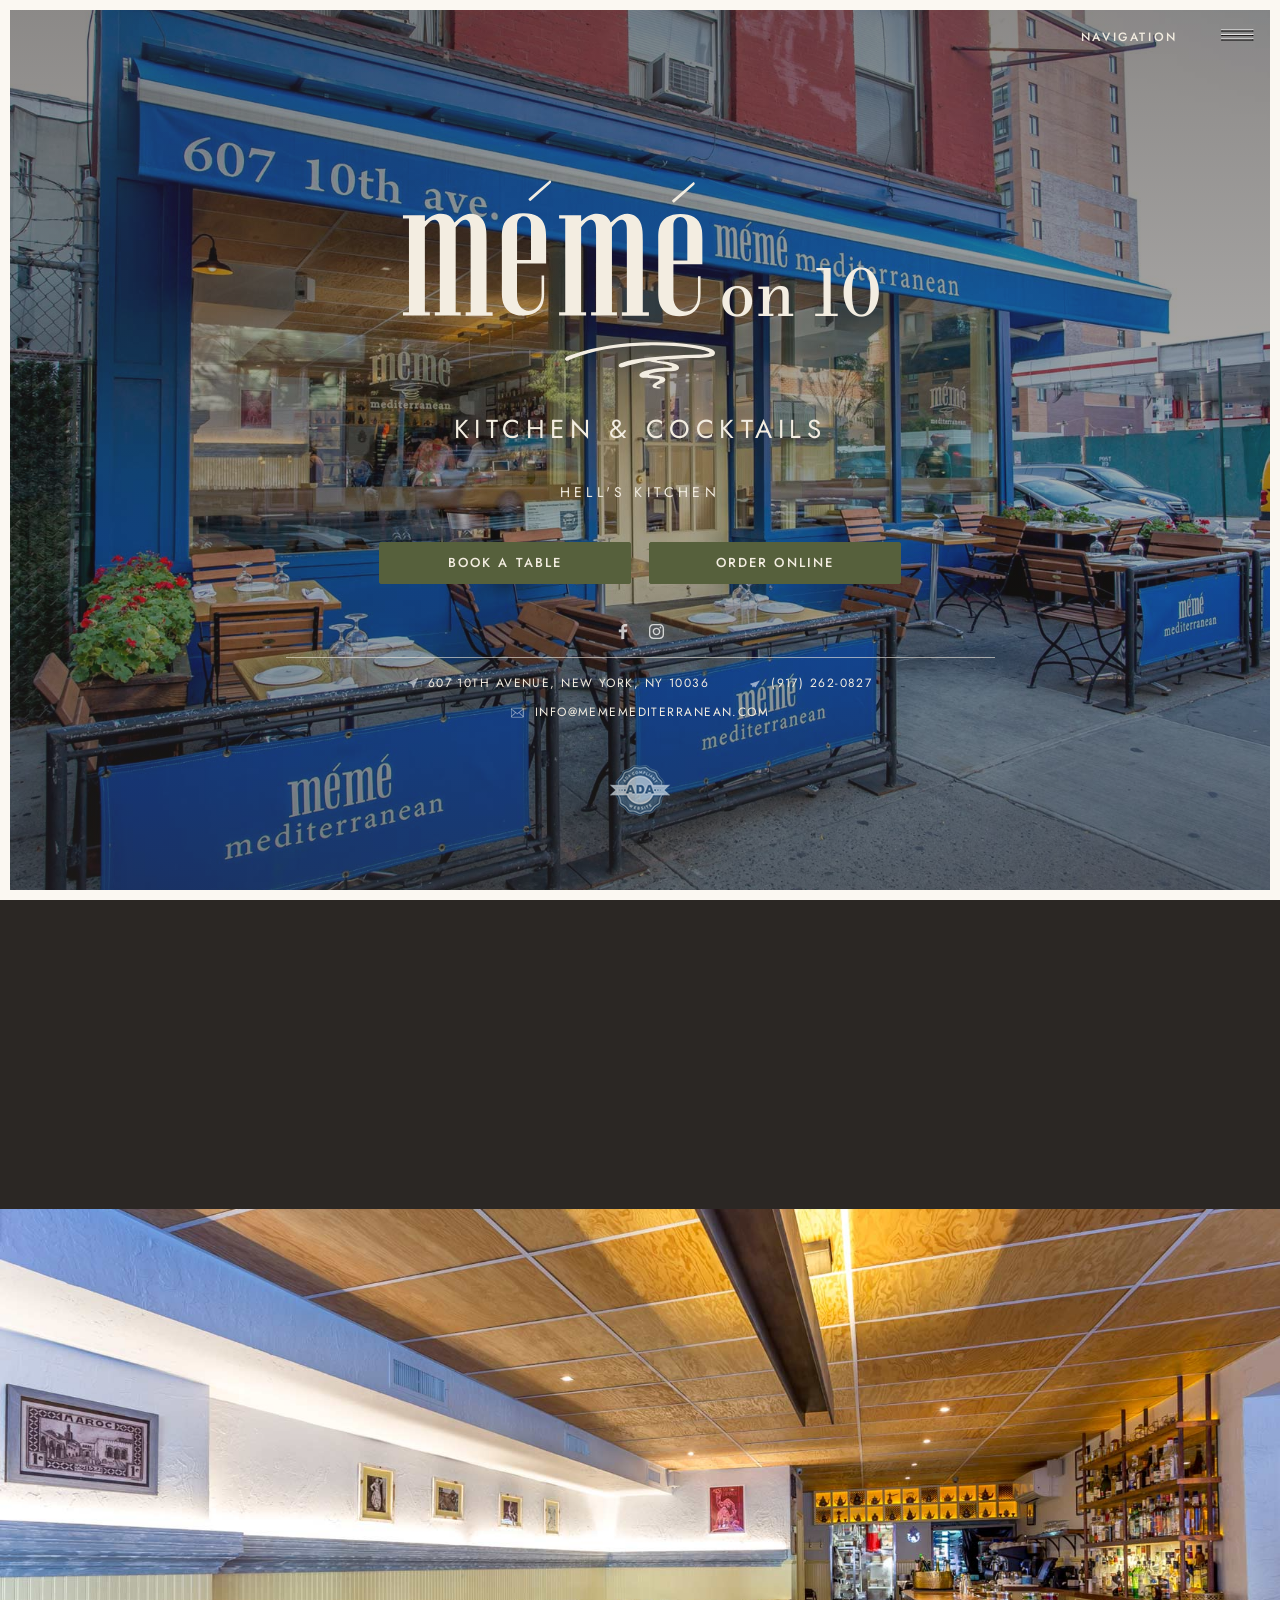
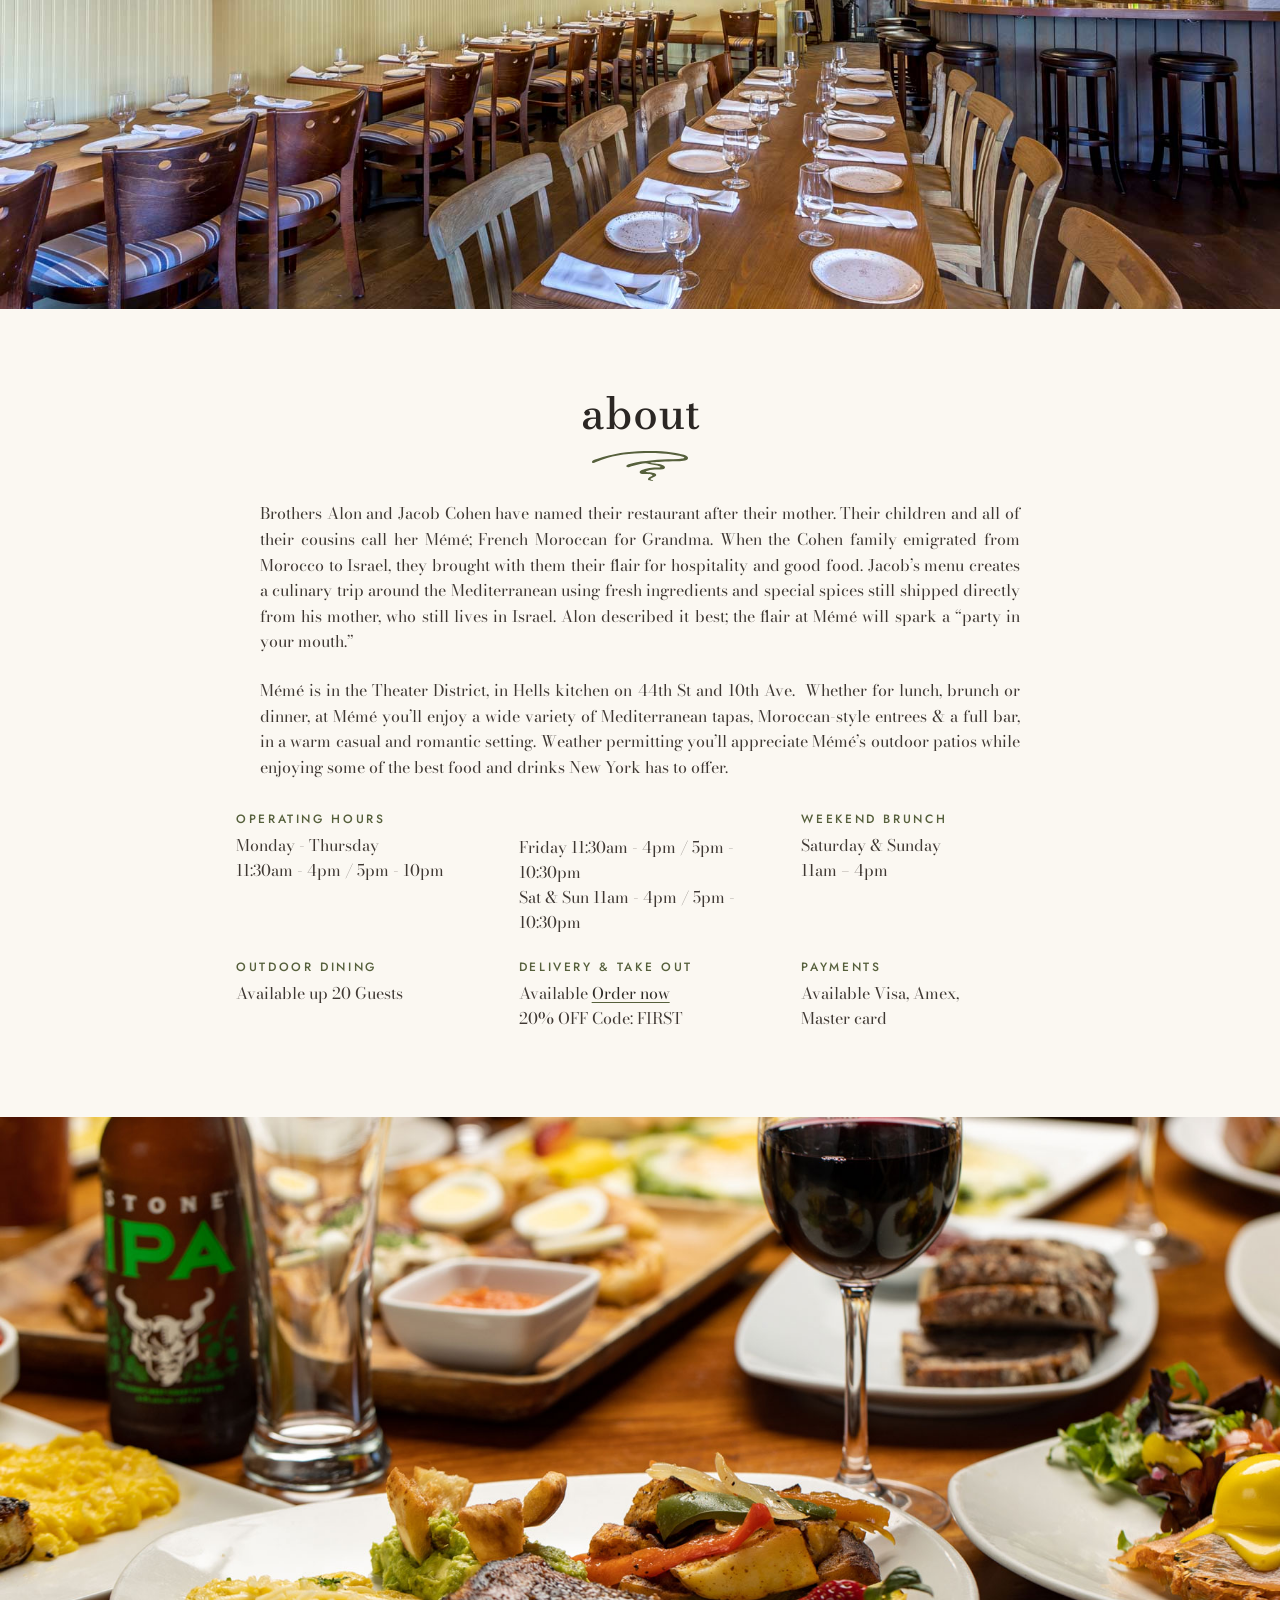
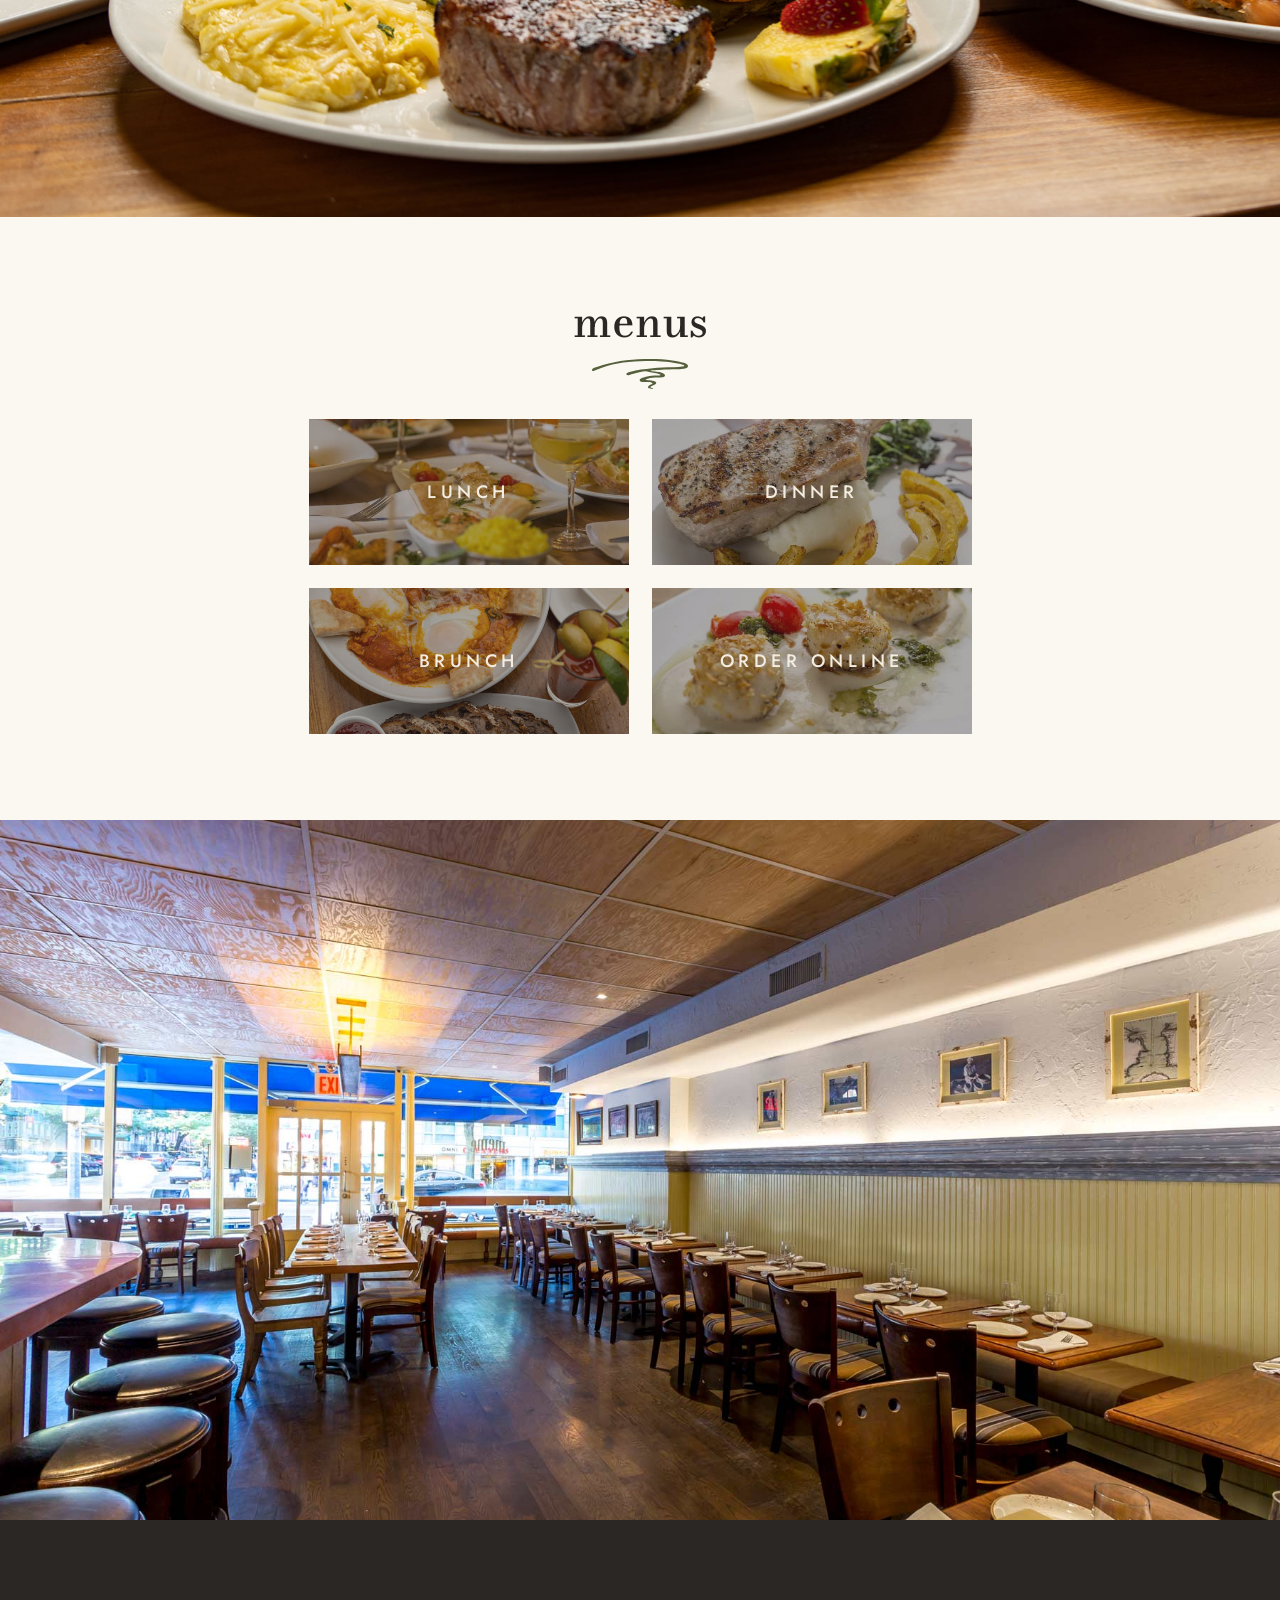
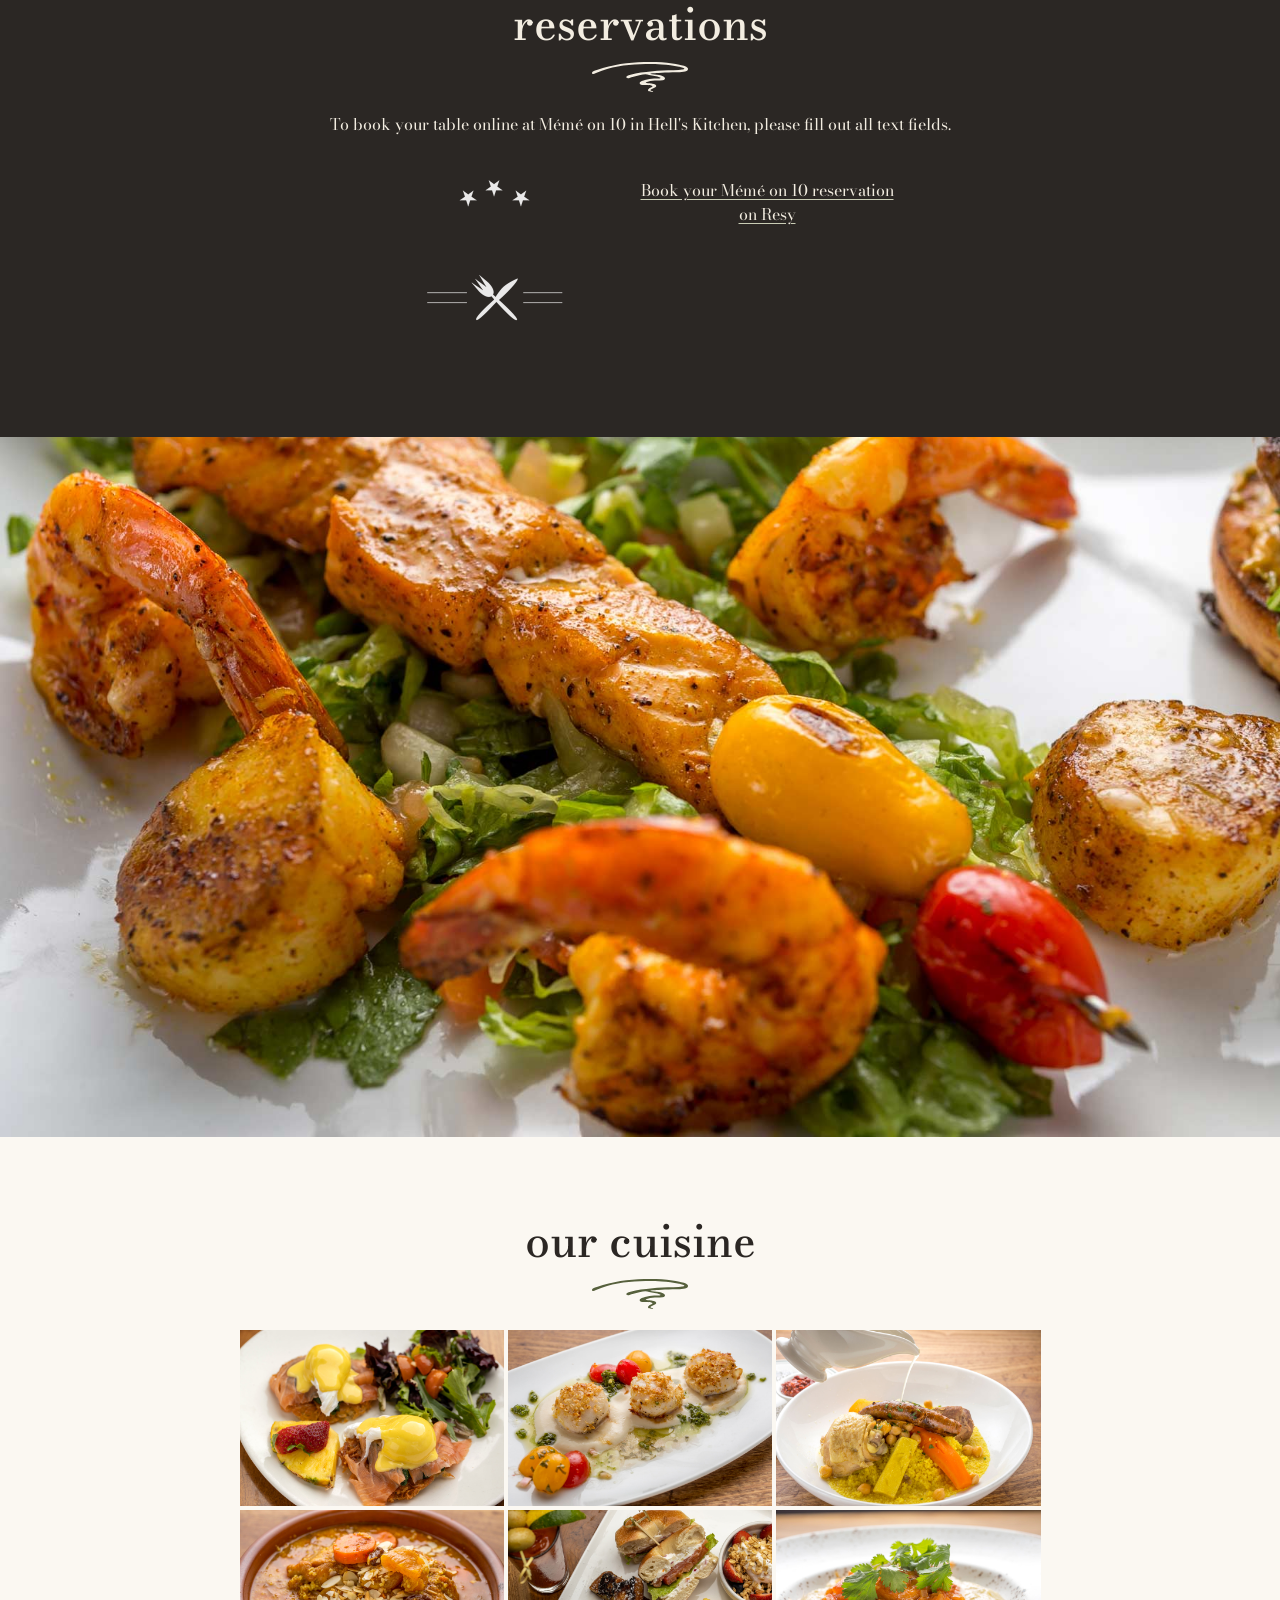
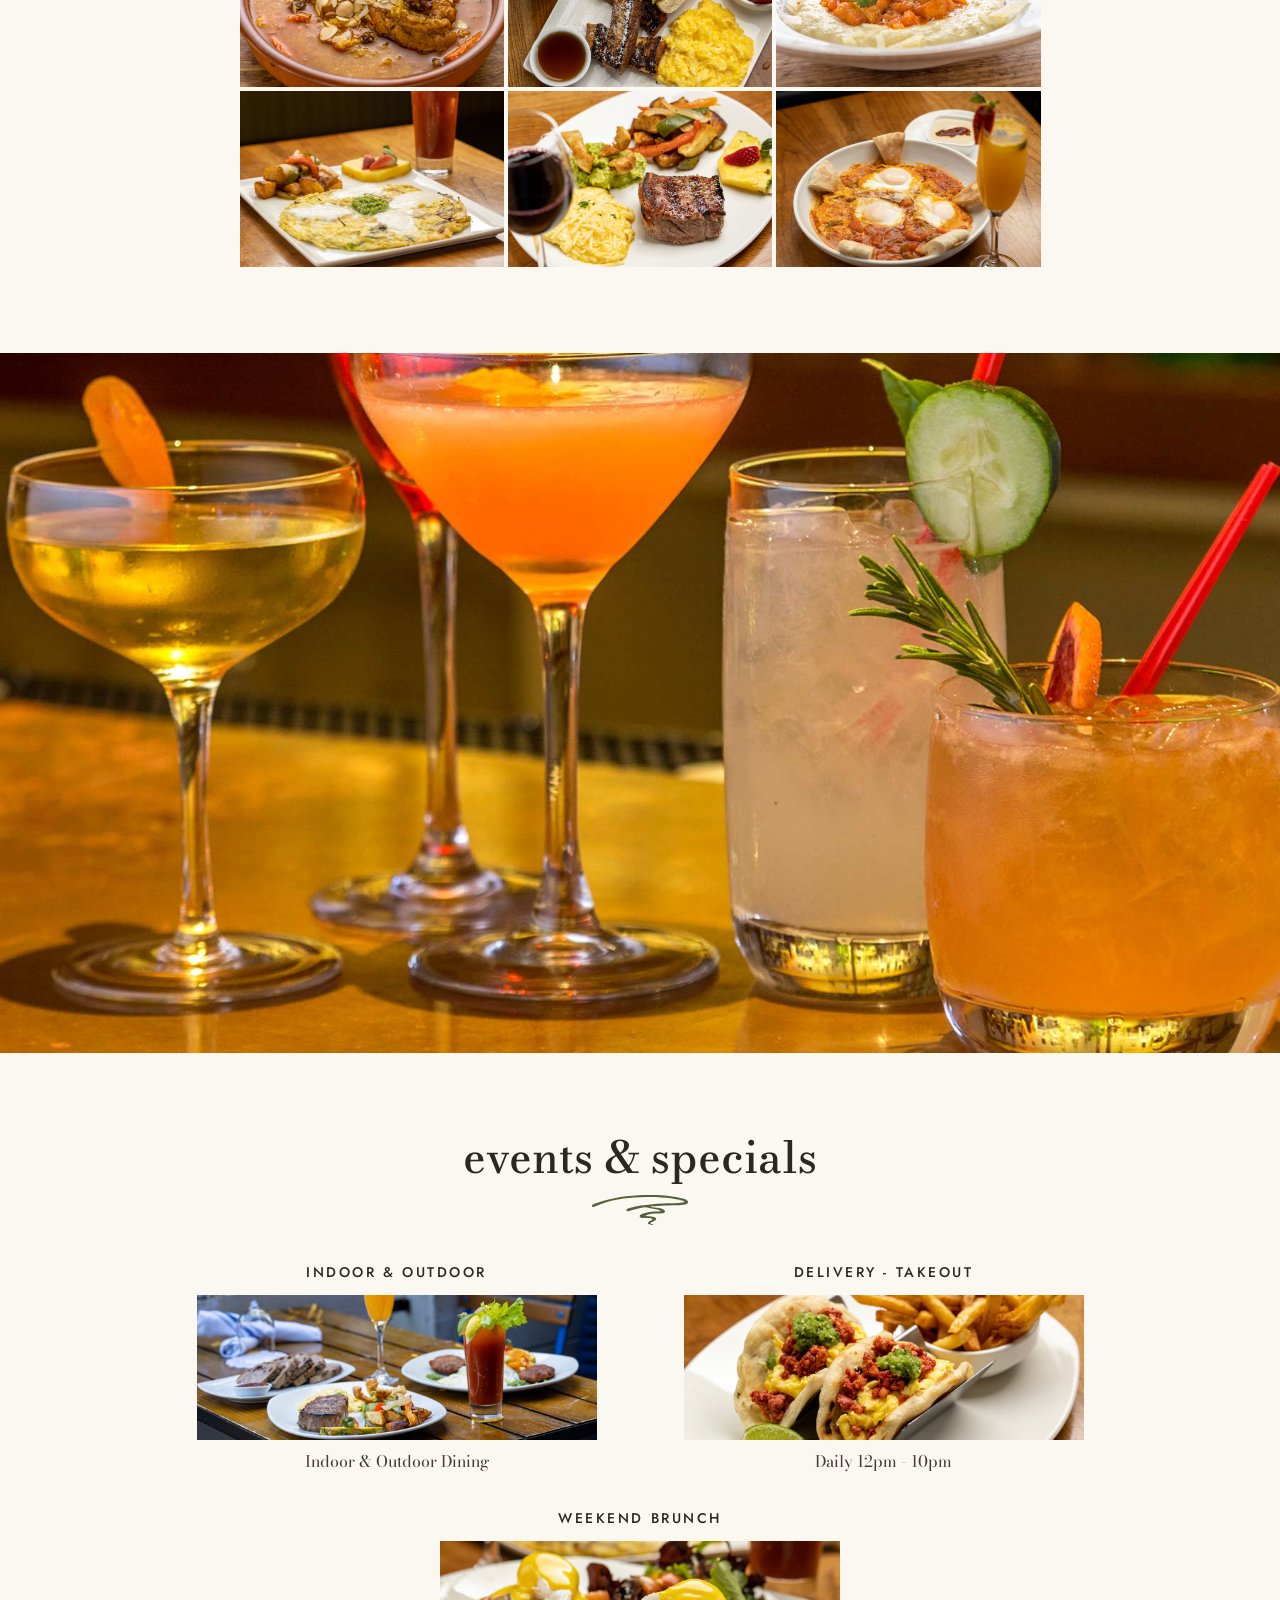
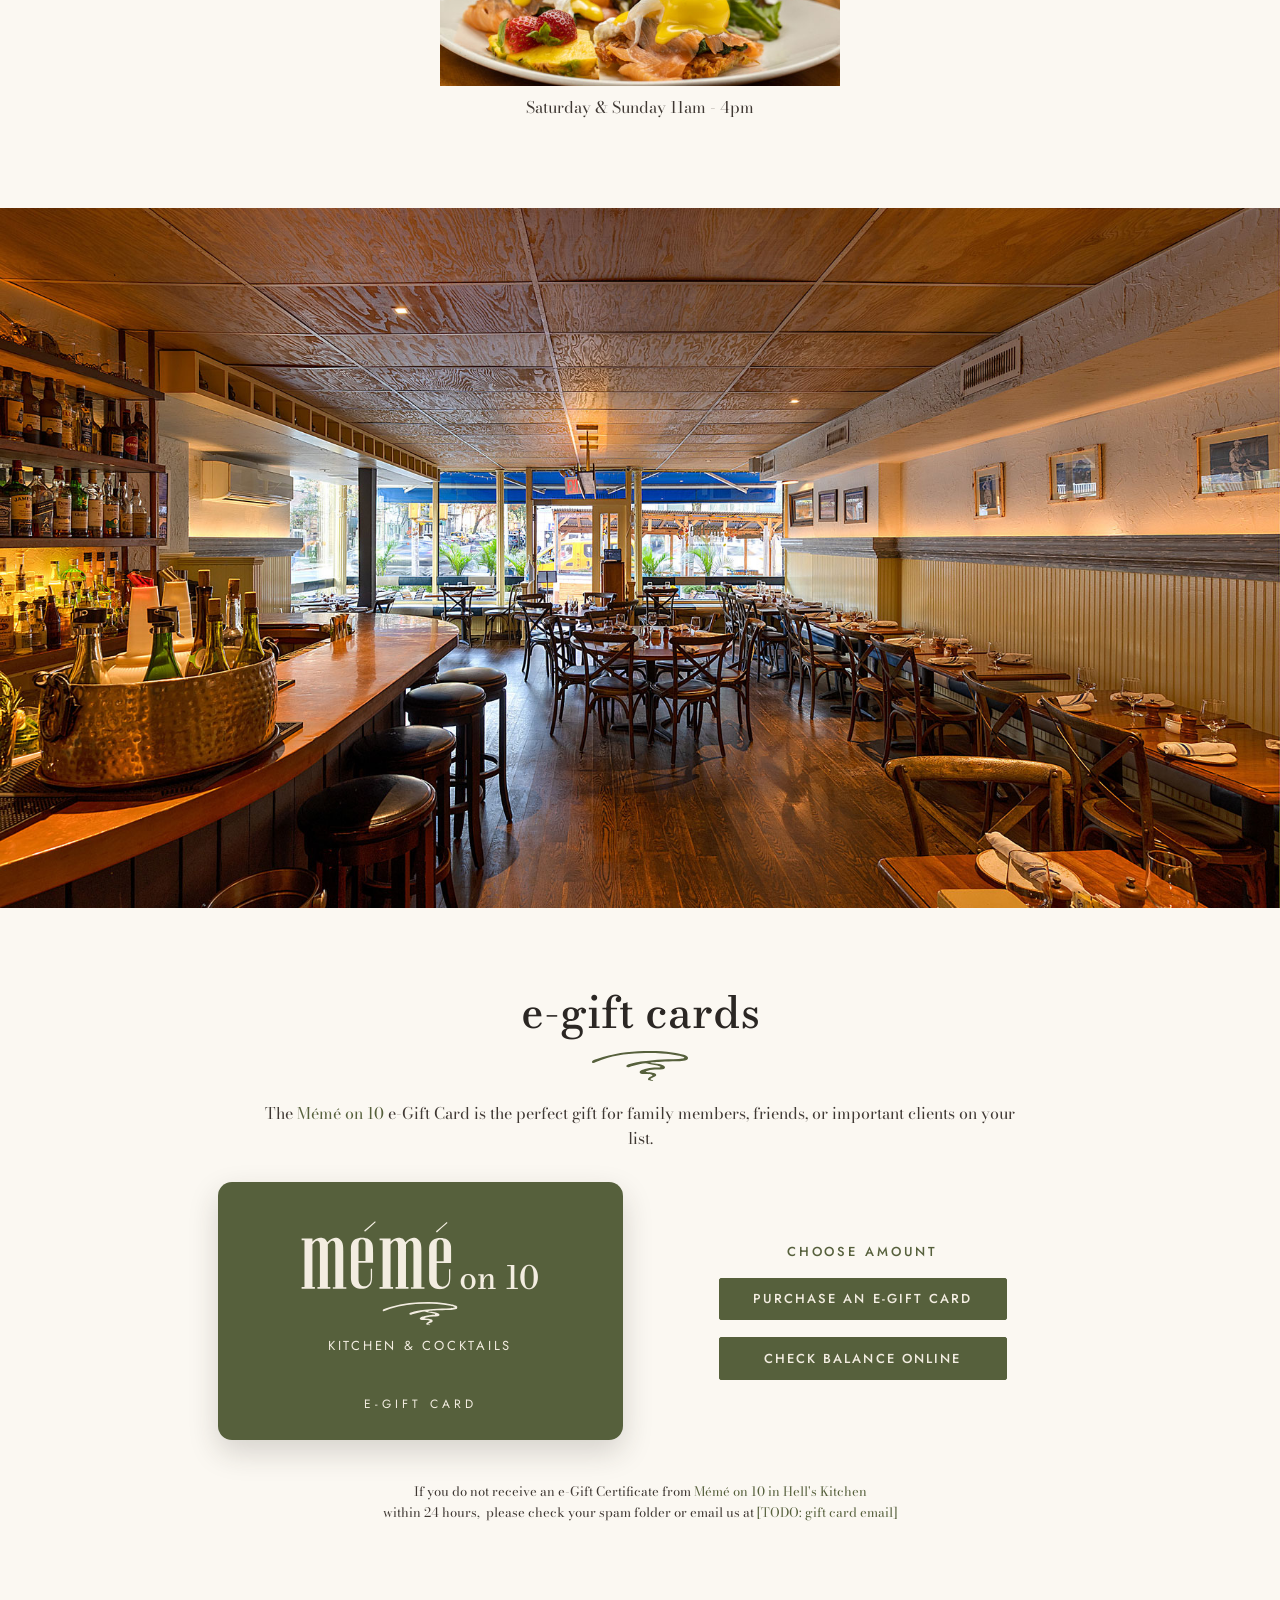
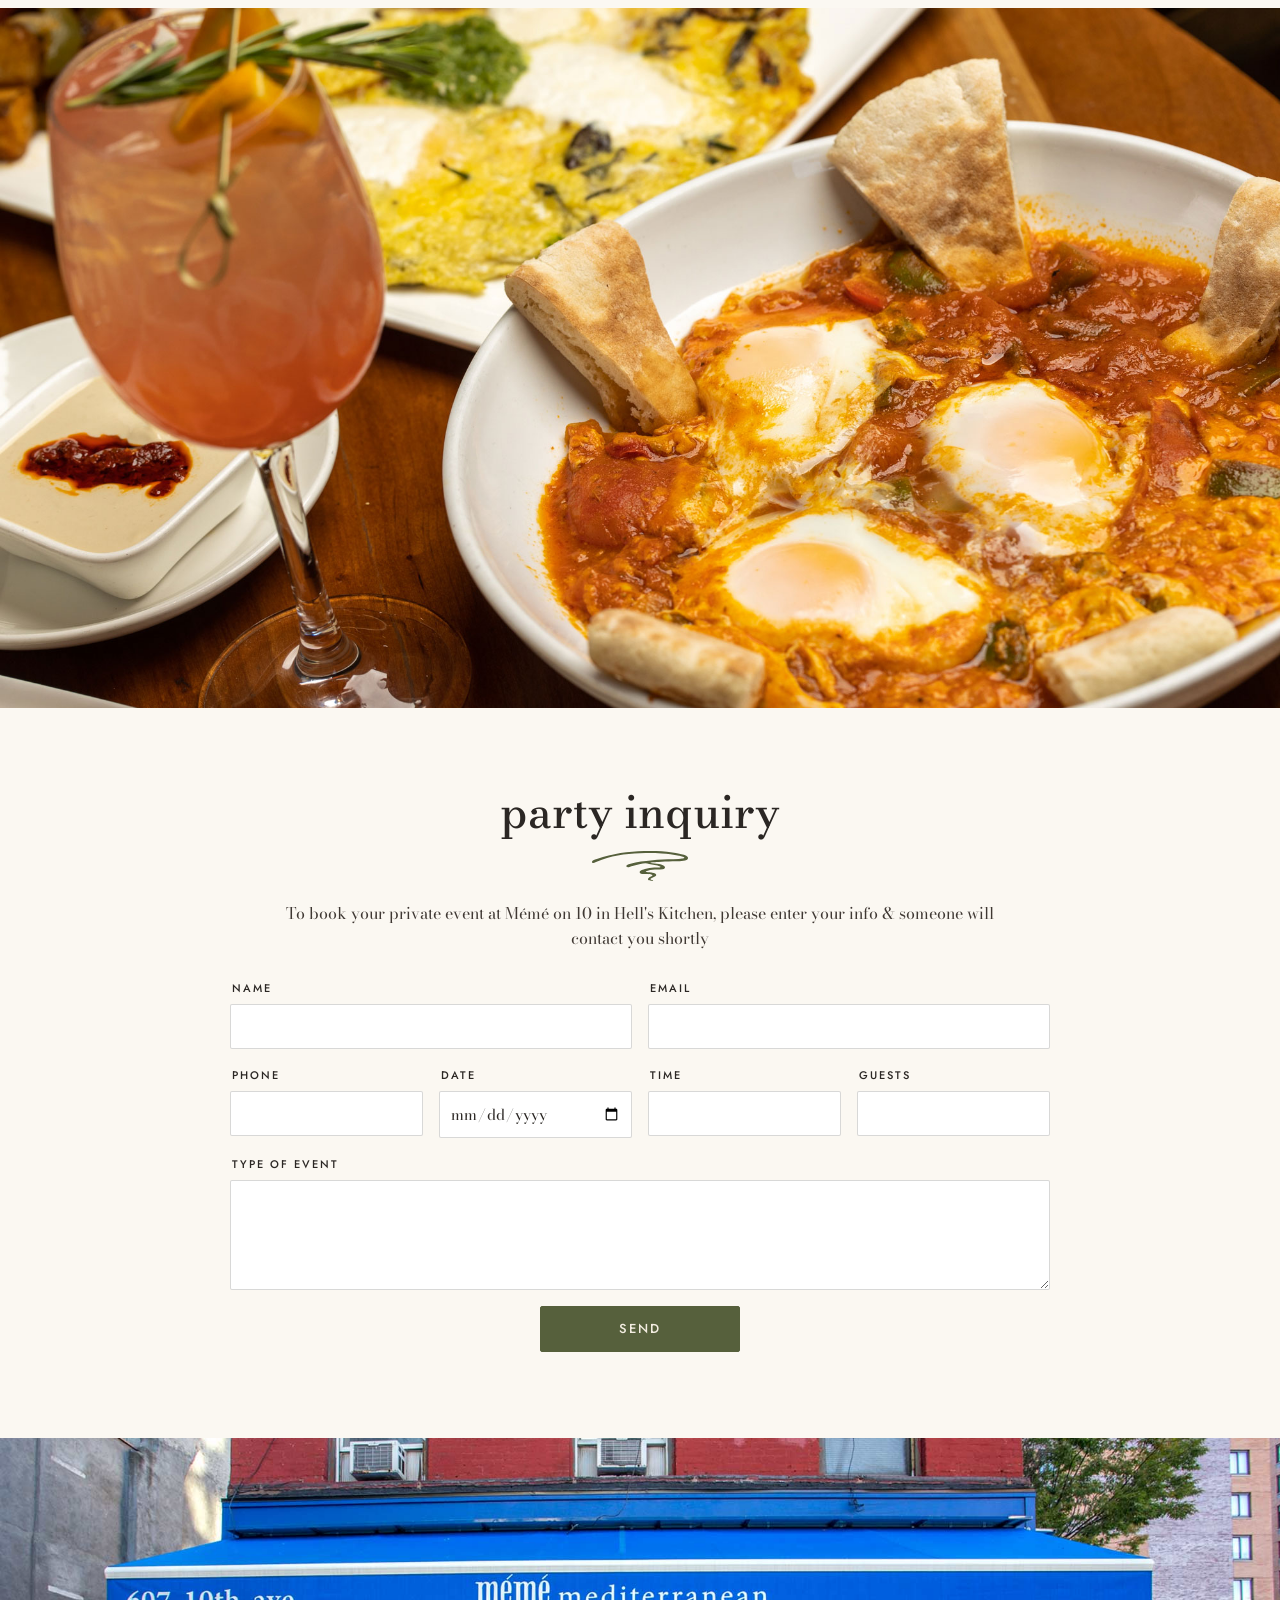
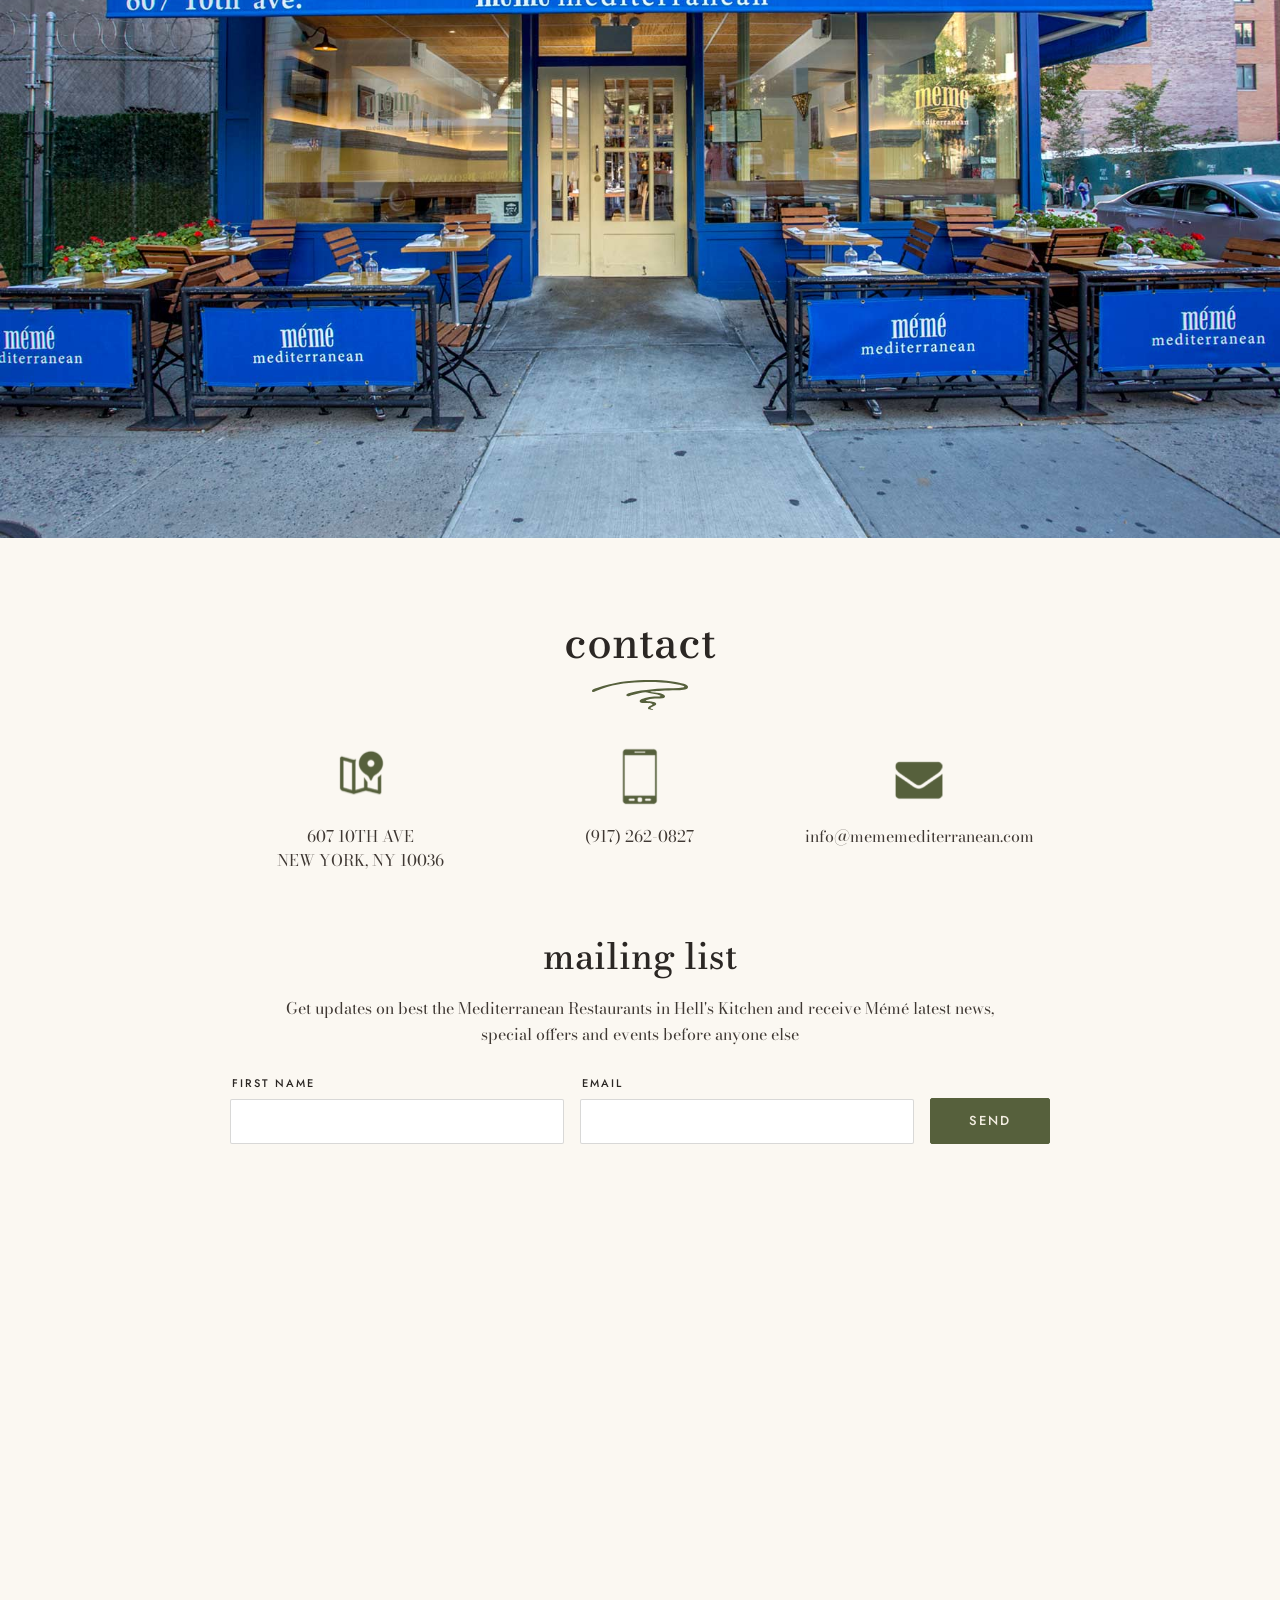
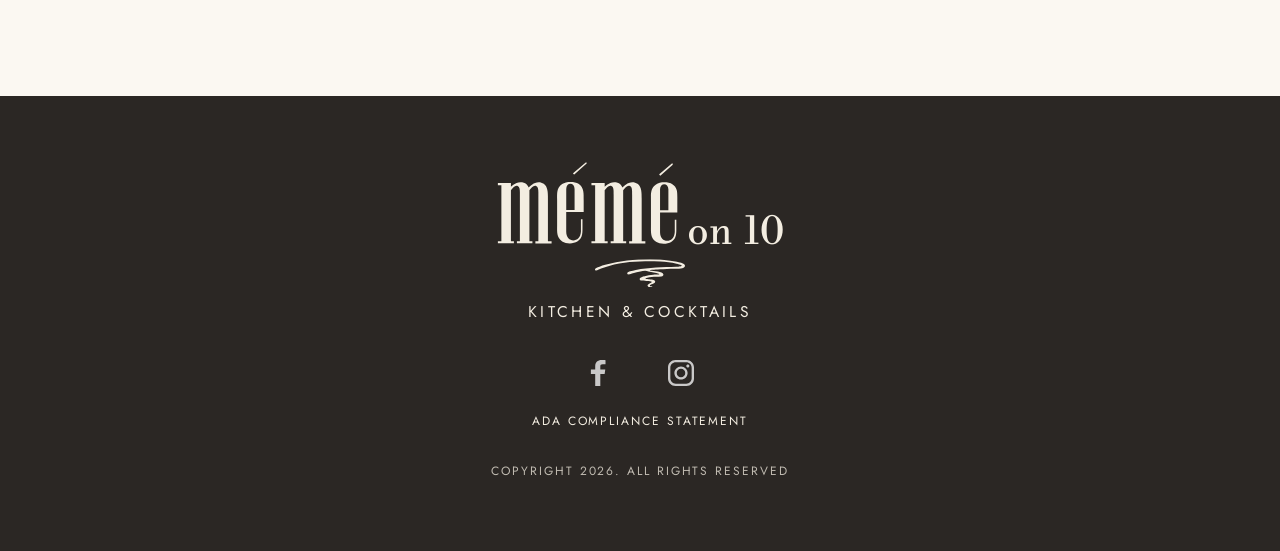
==== commit a464a850: "Apply Mémé on 10 brand kit v2 across the site Basil/charcoal/paper palette, Bodoni Moda + Jost type," ====
--- a/index.html
+++ b/index.html
@@ -3,20 +3,25 @@
 <head>
   <meta charset="UTF-8">
   <meta name="viewport" content="width=device-width, initial-scale=1">
-  <title>Meme Mediterranean, restaurant in the Hell's Kitchen</title>
-  <meta name="description" content="Mémé Mediterranean offers excellent Mediterranean food in Hell's Kitchen, New York City, at 607 10th Ave.">
-  <meta name="keywords" content="Meme, Meme Mediterranean, Mémé Mediterranean, Meme Hell's Kitchen, Mediterranean restaurant NYC, Hell's Kitchen">
-  <meta property="og:title" content="Meme Mediterranean • Manhattan • Hell's Kitchen">
+  <title>Mémé on 10 | Kitchen &amp; Cocktails in Hell's Kitchen</title>
+  <meta name="description" content="Mémé on 10, Kitchen &amp; Cocktails: Mediterranean food and cocktails in Hell's Kitchen, New York City, at 607 10th Ave.">
+  <meta name="keywords" content="Meme, Mémé on 10, Meme on 10, Meme Mediterranean, Mémé Mediterranean, Meme Hell's Kitchen, Mediterranean restaurant NYC, Hell's Kitchen">
+  <meta property="og:title" content="Mémé on 10 • Kitchen &amp; Cocktails • Hell's Kitchen">
   <meta property="og:image" content="images/sllde0hk.jpg">
   <link rel="icon" href="images/favicon.ico">
 
   <link rel="preconnect" href="https://fonts.googleapis.com">
   <link rel="preconnect" href="https://fonts.gstatic.com" crossorigin>
-  <link rel="stylesheet" href="https://fonts.googleapis.com/css2?family=Montserrat:wght@300;400;500&display=swap">
+  <link rel="stylesheet" href="https://fonts.googleapis.com/css2?family=Bodoni+Moda:opsz,wght@6..96,400;6..96,500&family=Jost:wght@400;500&display=swap">
   <link rel="stylesheet" href="css/style.css">
   <link rel="stylesheet" href="css/home.css">
 </head>
 <body id="top">
+
+  <svg class="brand-sprite" width="0" height="0" aria-hidden="true" focusable="false">
+    <symbol id="wm" viewBox="35 21 671 306"><path d="M364.6,21.5c4.2,2.9,2.5,4.9,0.1,7c-14.7,13.1-29.4,26.3-43.9,39.3c-3.3-0.5-3.6-2.7-4.6-4.7C332.5,49.1,348.4,35.4,364.6,21.5z"/><path d="M641.5,71.7c-2.9-1.3-3.4-3.1-4-5.1c16-13.8,32-27.6,48.1-41.4c3.9,2.6,3,4.8,0.2,7.3C671,45.5,656.3,58.6,641.5,71.7z"/><path d="M153.6,316.4h11.1v7.7h-57.8v-7.7H118V143.8c0-14.3,1.1-29.4-8.2-33.3c-9.6-4.3-18.2,7-25.2,15.9v190h11.1v7.7H35.3v-7.7H49V107.1H35.3v-7.7h49.3v13.9c7.4-7.4,13.7-11.6,21.1-14.3c10.7-5,28.9-3.1,36,3.9c5.2,5,7.8,10.1,8.9,13.2l3-2.7c7.8-7.4,13.7-11.6,21.1-14.3c10.7-5,23-3.5,32.2,3.1c16.7,12,15.6,37.9,15.6,54.6v159.8h13.7v7.7h-60.4v-7.7h11.1V143.8c0-14.3,1.1-29.4-8.2-33.3c-9.6-4.3-18.2,7-25.2,15.9v190H153.6z"/><path d="M503.1,316.4h11.1v7.7h-57.8v-7.7h11.1V143.8c0-14.3,1.1-29.4-8.2-33.3c-9.6-4.3-18.2,7-25.2,15.9v190h11.1v7.7h-60.4v-7.7h13.7V107.1h-13.7v-7.7h49.3v13.9c7.4-7.4,13.7-11.6,21.1-14.3c10.7-5,28.9-3.1,36,3.9c5.2,5,7.8,10.1,8.9,13.2l3-2.7c7.8-7.4,13.7-11.6,21.1-14.3c10.7-5,23-3.5,32.2,3.1c16.7,12,15.6,37.9,15.6,54.6v159.8h13.7v7.7h-60.4v-7.7h11.1V143.8c0-14.3,1.1-29.4-8.2-33.3c-9.6-4.3-18.2,7-25.2,15.9v190H503.1z"/><path d="M681.9,318.7c-13.9,8.8-41,9.6-56.4-0.4c-21.4-14.2-18.9-36.8-18.9-59.1V163c0-22.2-2.5-44.9,18.9-58.7c15.4-10.4,46.8-9.6,60.8-0.8c21.4,13.4,19.3,38,19.3,62.1V209c0,0-13.6,0-17.9,0h-47.2v73.6c0,43.3,53,42.9,54.9-0.9v-45.5h5.8v20.3C701.2,285.7,703.3,305.3,681.9,318.7z M640.5,122.7V201h31.1v-78.2C671.6,97,640.5,97,640.5,122.7z"/><path d="M332.1,317.3c-13.9,8.8-41,9.6-56.4-0.4c-21.4-14.2-18.9-36.8-18.9-59.1v-96.3c0-22.2-2.5-44.9,18.9-58.7c15.4-10.4,46.8-9.6,60.8-0.8c21.4,13.4,19.3,38,19.3,62.1v43.3c0,0-13.6,0-17.9,0h-47.2V281c0,43.3,53,42.9,54.9-0.9v-45.5h5.8v20.3C351.4,284.3,353.6,303.9,332.1,317.3z M290.8,121.3v78.2h31.1v-78.2C321.9,95.6,290.8,95.6,290.8,121.3z"/></symbol>
+    <symbol id="sq" viewBox="0 0 338 105"><path fill-rule="evenodd" d="M215.092 103.735C217.592 100.735 206.72 101.437 206.251 99.7347C204.497 93.3432 227.771 92.5605 226.034 83.5463C225.634 81.4448 224.002 79.8816 222.195 78.8916C219.208 77.2763 215.63 76.6858 212.33 76.0605C208.388 75.3137 191.488 74.4105 189.525 73.0905C188.848 72.639 189.282 72.0484 189.803 71.6837C191.662 70.4158 194.232 69.9469 196.369 69.3216C207.207 66.1953 218.6 65.5005 229.838 65.2226C236.108 65.0837 242.656 65.3269 248.839 64.1111C251.427 63.6074 254.31 62.6521 255.908 60.3942C256.776 59.1611 257.089 57.6326 256.724 56.1563C253.98 45.0926 221.327 43.7347 206.251 41.8274C205.643 41.0979 207.571 40.6116 207.919 40.5074C212.209 39.3437 216.898 39.2221 221.327 38.9616C225.652 38.7011 229.977 38.5448 234.301 38.1974C241.804 37.5721 249.308 37.3463 256.828 37.0511C265.79 36.7037 274.718 36.0784 283.68 35.8179C296.411 35.4532 321.595 36.5126 332.624 31.3716C336.584 29.5305 339.363 25.3274 337.122 21.0547C333.631 14.3853 314.63 10.9637 307.457 9.34843C299.259 7.50738 290.974 6.3437 282.672 5.14527C257.731 1.58475 232.599 0.0910624 207.432 0.00422027C150.308 -0.169464 93.4608 4.98896 38.3855 20.829C31.1603 22.9132 24.0045 25.2058 16.866 27.5679C12.8018 28.9053 8.51183 30.0342 4.74289 32.1358C2.93657 33.1258 1.04341 34.5153 0.279202 36.5126C-0.120272 37.5721 -0.120271 38.7879 0.470255 39.7779C2.83236 43.7379 8.96341 40.5074 11.916 39.1874C19.2803 35.8526 26.9397 33.1605 34.5818 30.5032C83.8734 13.43 136.326 7.78527 188.24 7.16001C207.363 6.93422 226.364 7.22948 245.452 8.63633C265.912 10.13 286.424 12.2142 306.467 16.6432C309.298 17.2684 325.329 20.7595 325.52 23.6774C325.694 26.63 308.048 27.62 305.269 27.7937C292.85 28.5405 280.414 28.5579 267.979 29.079C242.256 30.1211 216.62 31.7537 191.019 34.55C178.34 35.9395 165.731 37.2074 153.225 39.8126C146.157 41.289 139.14 43.0779 132.244 45.1969C128.771 46.2563 120 48.3753 121.077 53.5163C121.546 55.7916 123.942 56.7469 126.044 56.7642C130.264 56.7642 138.167 53.5511 142.544 52.2832C151.714 49.6258 161.007 47.42 170.351 45.5095C176.204 44.2937 182.283 42.8695 188.292 42.8869C192.582 42.9042 196.699 44.5542 200.884 45.3532C212.782 47.6458 228.535 49.1916 239.494 54.02C247.588 57.5979 230.081 57.3895 229.126 57.4242C225.652 57.5632 222.195 57.7369 218.722 57.9453C207.675 58.6226 196.977 60.4116 186.295 63.399C181.588 64.719 165.852 68.4532 167.989 75.5742C168.597 77.589 170.472 78.8395 172.4 79.4648C177.993 81.3058 186.92 80.6111 192.999 81.0105C198.244 81.3405 205.887 81.6358 210.819 83.1816C220.545 86.2558 196.994 90.9105 197.254 98.7784C197.324 100.533 198.574 101.818 200.085 102.547C202.656 103.798 213.092 105.235 215.092 103.735Z"/></symbol>
+  </svg>
 
   <!-- ================= NAVIGATION ================= -->
   <nav class="site-nav" aria-label="Main">
@@ -44,16 +49,16 @@
       </div>
 
       <div class="hero-content">
-        <h1 class="visually-hidden">Mémé Mediterranean — Hell's Kitchen</h1>
-        <a class="hero-logo" href="#top" title="Welcome to Mémé Mediterranean Hell's Kitchen" aria-label="Mémé Mediterranean">
-          <img src="images/logo-meme.svg" alt="" width="749" height="360">
+        <h1 class="visually-hidden">Mémé on 10, Kitchen &amp; Cocktails — Hell's Kitchen</h1>
+        <a class="hero-logo" href="#top" title="Welcome to Mémé on 10, Hell's Kitchen" aria-label="Mémé on 10, Kitchen &amp; Cocktails">
+          <svg class="logo" viewBox="0 0 600 290" aria-hidden="true" focusable="false"><use href="#wm" x="62.7" y="10" width="300" height="137" fill="#f3ede1"/><text class="logo-on10" x="378.7" y="146" fill="#f3ede1">on 10</text><use href="#sq" x="225" y="172" width="150" height="47" fill="#f3ede1"/><text class="logo-tagline" x="300" y="268" text-anchor="middle" fill="#f3ede1">KITCHEN &amp; COCKTAILS</text></svg>
         </a>
 
         <p class="hero-location">HELL'S KITCHEN</p>
 
         <div class="hero-buttons">
-          <a class="btn" href="https://resy.com/cities/new-york-ny/venues/meme-mediterranean?seats=2&amp;date=2026-09-23" target="_blank" rel="noopener">BOOK A TABLE</a>
-          <a class="btn" href="https://www.meme-togo.com/" target="_blank" rel="noopener">ORDER ONLINE</a>
+          <a class="btn btn--on-dark" href="https://resy.com/cities/new-york-ny/venues/meme-mediterranean?seats=2&amp;date=2026-09-23" target="_blank" rel="noopener">BOOK A TABLE</a>
+          <a class="btn btn--on-dark" href="https://www.meme-togo.com/" target="_blank" rel="noopener">ORDER ONLINE</a>
         </div>
 
         <div class="social">
@@ -91,7 +96,7 @@
     <!-- ================= ABOUT ================= -->
     <section class="section" id="about">
       <div class="container">
-        <h2 class="section-title">ABOUT</h2>
+        <h2 class="section-title">about</h2>
         <div class="ornament" aria-hidden="true"></div>
 
         <div class="section-text about-text">
@@ -119,7 +124,7 @@
           </div>
           <div>
             <p class="info-title">DELIVERY &amp; TAKE OUT</p>
-            <p>Available <a href="https://www.meme-togo.com/" target="_blank" rel="noopener" style="color: var(--blue)">Order now</a></p>
+            <p>Available <a class="link" href="https://www.meme-togo.com/" target="_blank" rel="noopener">Order now</a></p>
             <p>20% OFF Code: FIRST</p>
           </div>
           <div>
@@ -135,7 +140,7 @@
     <!-- ================= MENUS ================= -->
     <section class="section" id="menus">
       <div class="container">
-        <h2 class="section-title">MENUS</h2>
+        <h2 class="section-title">menus</h2>
         <div class="ornament" aria-hidden="true"></div>
 
         <div class="menu-tiles">
@@ -150,11 +155,11 @@
     <div class="photo-band photo-band--reservations" role="presentation"></div>
 
     <!-- ================= RESERVATIONS ================= -->
-    <section class="section section--blue reservations" id="reservations">
-      <div class="container">
-        <h2 class="section-title">RESERVATIONS</h2>
-        <div class="ornament ornament--white" aria-hidden="true"></div>
-        <p class="section-text">To book your table Online at Mémé Mediterranean Restaurant in Hell's Kitchen, please fill out all text fields.</p>
+    <section class="section section--dark reservations" id="reservations">
+      <div class="container">
+        <h2 class="section-title">reservations</h2>
+        <div class="ornament ornament--cream" aria-hidden="true"></div>
+        <p class="section-text">To book your table online at Mémé on 10 in Hell's Kitchen, please fill out all text fields.</p>
 
         <div class="reservations-row">
           <div class="reservations-art" aria-hidden="true"></div>
@@ -163,7 +168,7 @@
               TODO: Confirm with Resy that venue ID 45003 (and the API key below) is OUR listing
               before going live. These values were copied from the old site.
             -->
-            <a href="https://resy.com/cities/new-york-ny/venues/meme-mediterranean?seats=2&amp;date=2026-09-23" id="resyButton" target="_blank" rel="noopener">Book your Meme Mediterranean reservation on Resy</a>
+            <a href="https://resy.com/cities/new-york-ny/venues/meme-mediterranean?seats=2&amp;date=2026-09-23" id="resyButton" target="_blank" rel="noopener">Book your Mémé on 10 reservation on Resy</a>
             <script src="https://widgets.resy.com/embed.js"></script>
             <script>
               if (window.resyWidget) {
@@ -184,7 +189,7 @@
     <!-- ================= OUR CUISINE (GALLERY) ================= -->
     <section class="section" id="gallery">
       <div class="container">
-        <h2 class="section-title">OUR CUISINE</h2>
+        <h2 class="section-title">our cuisine</h2>
         <div class="ornament" aria-hidden="true"></div>
 
         <div class="gallery">
@@ -206,7 +211,7 @@
     <!-- ================= EVENTS & SPECIALS ================= -->
     <section class="section" id="events">
       <div class="container">
-        <h2 class="section-title">EVENTS &amp; SPECIALS</h2>
+        <h2 class="section-title">events &amp; specials</h2>
         <div class="ornament" aria-hidden="true"></div>
 
         <div class="events-grid">
@@ -235,12 +240,18 @@
     <!-- ================= GIFT CARDS ================= -->
     <section class="section giftcards" id="giftcards">
       <div class="container">
-        <h2 class="section-title">E-GIFT CARDS</h2>
-        <div class="ornament" aria-hidden="true"></div>
-        <p class="section-text">The <span style="color: var(--blue)">Mémé</span> Mediterranean Restaurant e-Gift Card in Hell's Kitchen, is the perfect gift for family members, friends, or important clients on your list.</p>
+        <h2 class="section-title">e-gift cards</h2>
+        <div class="ornament" aria-hidden="true"></div>
+        <p class="section-text">The <span class="accent">Mémé on 10</span> e-Gift Card is the perfect gift for family members, friends, or important clients on your list.</p>
 
         <div class="giftcard-row">
-          <div class="giftcard-image" role="img" aria-label="Mémé Mediterranean Hell's Kitchen gift card"></div>
+          <div class="giftcard-image" role="img" aria-label="Mémé on 10 e-gift card">
+            <svg viewBox="0 0 405 258" aria-hidden="true" focusable="false">
+              <rect width="405" height="258" fill="#56603c"/>
+              <svg x="52" y="34" width="300" height="145" viewBox="0 0 600 290"><use href="#wm" x="62.7" y="10" width="300" height="137" fill="#f3ede1"/><text class="logo-on10" x="378.7" y="146" fill="#f3ede1">on 10</text><use href="#sq" x="225" y="172" width="150" height="47" fill="#f3ede1"/><text class="logo-tagline" x="300" y="268" text-anchor="middle" fill="#f3ede1">KITCHEN &amp; COCKTAILS</text></svg>
+              <text class="logo-tagline" x="202.5" y="226" text-anchor="middle" fill="#f3ede1" style="font-size: 12px; letter-spacing: 4px">E-GIFT CARD</text>
+            </svg>
+          </div>
           <div class="giftcard-actions">
             <p class="giftcard-amount">CHOOSE AMOUNT</p>
             <!-- TODO: add our gift card purchase link (old site used a Square link we haven't confirmed is ours). -->
@@ -251,10 +262,10 @@
         </div>
 
         <p class="giftcard-note">
-          If you do not receive an e-Gift Certificate from <span style="color: var(--blue)">The Mémé Mediterranean Restaurant in Hell's Kitchen</span><br>
+          If you do not receive an e-Gift Certificate from <span class="accent">Mémé on 10 in Hell's Kitchen</span><br>
           within 24 hours,&nbsp; please check your spam folder or email us at
           <!-- TODO: add the gift card support email address we control. -->
-          <span style="color: var(--blue)">[TODO: gift card email]</span>
+          <span class="accent">[TODO: gift card email]</span>
         </p>
       </div>
     </section>
@@ -264,9 +275,9 @@
     <!-- ================= PARTY INQUIRY ================= -->
     <section class="section" id="bookyourevent">
       <div class="container">
-        <h2 class="section-title" style="letter-spacing: 2px">PARTY INQUIRY</h2>
-        <div class="ornament" aria-hidden="true"></div>
-        <p class="section-text">To book your private event at Mémé Restaurant in HK, please enter your info &amp; someone will contact you shortly</p>
+        <h2 class="section-title">party inquiry</h2>
+        <div class="ornament" aria-hidden="true"></div>
+        <p class="section-text">To book your private event at Mémé on 10 in Hell's Kitchen, please enter your info &amp; someone will contact you shortly</p>
 
         <!-- TODO: set action to a form service we control (the old site posted to scripts/form-u400.php). -->
         <form class="form" action="#TODO-party-inquiry-endpoint" method="post">
@@ -291,7 +302,7 @@
     <!-- ================= CONTACT ================= -->
     <section class="section" id="contact">
       <div class="container">
-        <h2 class="section-title">CONTACT</h2>
+        <h2 class="section-title">contact</h2>
         <div class="ornament" aria-hidden="true"></div>
 
         <div class="contact-grid">
@@ -309,7 +320,7 @@
           </a>
         </div>
 
-        <h2 class="mailing-title">MAILING LIST</h2>
+        <h2 class="mailing-title">mailing list</h2>
         <p class="section-text">Get updates on best the Mediterranean Restaurants in Hell's Kitchen and receive Mémé latest news, special offers and events before anyone else</p>
 
         <!-- TODO: set action to a mailing-list service we control (the old site posted to scripts/form-u329.php). -->
@@ -325,14 +336,16 @@
 
     <!-- ================= MAP ================= -->
     <div class="map">
-      <iframe title="Map to Mémé Mediterranean, 607 10th Ave" src="https://www.google.com/maps/embed?pb=!1m14!1m8!1m3!1d6044.100182296762!2d-73.994815!3d40.760923!3m2!1i1024!2i768!4f13.1!3m3!1m2!1s0x0%3A0x10e750a04e0586e1!2zTcOpbcOpIE1lZGl0ZXJyYW5lYW4!5e0!3m2!1sen!2sus!4v1670965060959!5m2!1sen!2sus" loading="lazy" referrerpolicy="no-referrer-when-downgrade" allowfullscreen></iframe>
+      <iframe title="Map to Mémé on 10, 607 10th Ave" src="https://www.google.com/maps/embed?pb=!1m14!1m8!1m3!1d6044.100182296762!2d-73.994815!3d40.760923!3m2!1i1024!2i768!4f13.1!3m3!1m2!1s0x0%3A0x10e750a04e0586e1!2zTcOpbcOpIE1lZGl0ZXJyYW5lYW4!5e0!3m2!1sen!2sus!4v1670965060959!5m2!1sen!2sus" loading="lazy" referrerpolicy="no-referrer-when-downgrade" allowfullscreen></iframe>
     </div>
 
   </main>
 
   <!-- ================= FOOTER ================= -->
   <footer class="site-footer">
-    <img class="footer-logo" src="images/logo-meme.svg" alt="Mémé Mediterranean" width="479" height="230">
+    <a class="footer-logo" href="#top" aria-label="Mémé on 10, back to top">
+      <svg class="logo" viewBox="0 0 600 290" role="img" aria-label="Mémé on 10, Kitchen &amp; Cocktails"><use href="#wm" x="62.7" y="10" width="300" height="137" fill="#f3ede1"/><text class="logo-on10" x="378.7" y="146" fill="#f3ede1">on 10</text><use href="#sq" x="225" y="172" width="150" height="47" fill="#f3ede1"/><text class="logo-tagline" x="300" y="268" text-anchor="middle" fill="#f3ede1">KITCHEN &amp; COCKTAILS</text></svg>
+    </a>
 
     <div class="social social--large">
       <a href="https://www.facebook.com/MemeMediterranean" target="_blank" rel="noopener" title="Facebook"><img src="images/icons/facebook2.svg" alt="Follow us on Facebook" width="28" height="28"></a>
--- a/css/style.css
+++ b/css/style.css
@@ -1,19 +1,29 @@
 /* ==========================================================================
-   Mémé Mediterranean — Hell's Kitchen
+   Mémé on 10 — Kitchen & Cocktails
    Shared styles for the homepage (index.html) and menu pages.
-   Colors, sizes and spacing are taken from the original site's stylesheets.
+   Colors and type follow the Brand Kit v2 (October 2026, Basil):
+     charcoal on paper, basil accent; cream on charcoal for reversed areas.
+     Bodoni Moda for headings and body text, Jost caps for labels and buttons.
    ========================================================================== */
 
 :root {
-  --blue: #1d71b8;
-  --blue-overlay: rgba(29, 113, 184, 0.73);
-  --blue-menu: rgba(29, 113, 184, 0.89);
-  --text: #5d5d5d;
-  --white: #fff;
-  --black: #000;
-  --cream: #edd7a8;
-  --font: "Montserrat", Arial, "Helvetica Neue", Helvetica, sans-serif;
-  --frame: 10px; /* white frame around the browser window on desktop */
+  /* Brand palette */
+  --charcoal: #2b2724;    /* primary ink: wordmark, type */
+  --basil: #56603c;       /* brand color: squiggles, rules, prices, buttons, links */
+  --terracotta: #b35a3e;  /* optional alternate accent */
+  --cream: #f3ede1;       /* reversed ink on dark grounds */
+  --paper: #fbf8f2;       /* page background */
+  --slate: #4d6a8a;       /* secondary (cocktail menu, alternate awning) */
+
+  --accent: var(--basil); /* change to var(--terracotta) for the alternate accent */
+  --text: #3f3833;        /* dark charcoal for running text (as on the menu) */
+  --rule: rgba(43, 39, 36, 0.18);
+  --charcoal-overlay: rgba(43, 39, 36, 0.55);
+  --charcoal-menu: rgba(43, 39, 36, 0.94);
+
+  --serif: "Bodoni Moda", Georgia, serif;
+  --sans: "Jost", "Helvetica Neue", Arial, sans-serif;
+  --frame: 10px; /* paper frame around the browser window on desktop */
 }
 
 /* ---------- Base ---------- */
@@ -30,20 +40,21 @@
 
 body {
   margin: 0;
-  font-family: var(--font);
-  font-weight: 300;
-  font-size: 12px;
-  line-height: 1.6;
+  font-family: var(--serif);
+  font-weight: 400;
+  font-size: 16px;
+  line-height: 1.5;
   color: var(--text);
-  background: var(--white);
+  background: var(--paper);
   overflow-x: hidden;
 }
 
 h1,
 h2,
+h3,
 p {
   margin: 0;
-  font-weight: 300;
+  font-weight: 400;
 }
 
 img {
@@ -65,6 +76,13 @@
   white-space: nowrap;
 }
 
+.brand-sprite {
+  position: absolute;
+  width: 0;
+  height: 0;
+  overflow: hidden;
+}
+
 .container {
   width: 100%;
   max-width: 1000px;
@@ -72,62 +90,112 @@
   padding: 0 20px;
 }
 
-/* White frame around the window (desktop only, as on the original site) */
+/* Text link in running copy */
+.link {
+  color: var(--charcoal);
+  text-decoration: underline;
+  text-decoration-color: var(--accent);
+  text-underline-offset: 3px;
+}
+
+.link:hover {
+  color: var(--accent);
+}
+
+.accent {
+  color: var(--accent);
+}
+
+/* Paper frame around the window (desktop only) */
 @media (min-width: 1025px) {
   body::after {
     content: "";
     position: fixed;
     inset: 0;
-    border: var(--frame) solid var(--white);
-    border-bottom-color: #f4f4e0;
+    border: var(--frame) solid var(--paper);
     pointer-events: none;
     z-index: 900;
   }
 }
 
-/* ---------- Section headings + ornament ---------- */
+/* ---------- Logo (inline SVG, so "on 10" and the tagline use the web fonts) ---------- */
+
+.logo {
+  display: block;
+  width: 100%;
+  height: auto;
+  overflow: visible;
+}
+
+.logo-on10 {
+  font-family: var(--serif);
+  font-weight: 500;
+  font-size: 64px;
+  font-variation-settings: "opsz" 6;
+  letter-spacing: 0;
+  text-transform: none; /* "on 10" is lowercase only, even inside uppercase areas */
+}
+
+.logo-tagline {
+  font-family: var(--sans);
+  font-size: 26px;
+  letter-spacing: 5.5px;
+}
+
+/* ---------- Section headings + squiggle ---------- */
 
 .section {
-  padding: 70px 0 76px;
+  padding: 80px 0 86px;
   text-align: center;
-  background: var(--white);
-}
-
-.section--blue {
-  background: var(--blue);
-  color: var(--white);
+  background: var(--paper);
+}
+
+.section--dark {
+  background: var(--charcoal);
+  color: var(--cream);
 }
 
 .section-title {
-  font-size: 30px;
-  line-height: 34px;
-  letter-spacing: 4px;
-  color: var(--blue);
-}
-
-.section--blue .section-title {
-  color: var(--white);
-  letter-spacing: 5px;
-}
-
-/* The small "m" ornament under every heading */
+  font-family: var(--serif);
+  font-weight: 500;
+  font-variation-settings: "opsz" 6;
+  font-size: 44px;
+  line-height: 1.1;
+  text-transform: lowercase;
+  color: var(--charcoal);
+}
+
+.section--dark .section-title {
+  color: var(--cream);
+}
+
+/* Small caps label above or beside a heading */
+.eyebrow {
+  font-family: var(--sans);
+  font-weight: 500;
+  font-size: 12px;
+  line-height: 1.6;
+  letter-spacing: 0.22em;
+  text-transform: uppercase;
+  color: var(--accent);
+}
+
+/* The hand-drawn squiggle under every heading */
 .ornament {
-  width: 104px;
-  height: 74px;
-  margin: 7px auto 0;
-  background: url("../images/rollbluem.png") no-repeat center / contain;
-  opacity: 0.27;
-}
-
-.ornament--white {
-  background-image: url("../images/rollwhitem.png");
-  opacity: 1;
+  width: 96px;
+  height: 30px;
+  margin: 14px auto 0;
+  background: url("../images/brand/squiggle-basil.svg") no-repeat center / contain;
+}
+
+.ornament--cream {
+  background-image: url("../images/brand/squiggle-cream.svg");
 }
 
 .section-text {
-  max-width: 808px;
-  margin: 12px auto 0;
-  line-height: 23px;
+  max-width: 760px;
+  margin: 20px auto 0;
+  line-height: 1.6;
   color: var(--text);
 }
 
@@ -135,7 +203,7 @@
 
 .photo-band {
   height: 700px;
-  background: #222 no-repeat center / cover;
+  background: var(--charcoal) no-repeat center / cover;
 }
 
 .photo-band--about { background-image: url("../images/hk_aboutuspara.jpg"); }
@@ -164,9 +232,9 @@
   padding: 0 91px 0 0;
   border: 0;
   background: transparent url("../images/icons/burger.png") no-repeat right center;
-  font: 300 12px/64px var(--font);
-  letter-spacing: 1px;
-  color: var(--white);
+  font: 500 12px/64px var(--sans);
+  letter-spacing: 0.22em;
+  color: var(--cream);
   text-align: right;
   cursor: pointer;
 }
@@ -177,7 +245,6 @@
 
 .site-nav.is-open .nav-toggle {
   background-image: url("../images/icons/burger.png");
-  color: var(--cream);
 }
 
 @media (min-resolution: 2dppx) {
@@ -200,24 +267,26 @@
 
 .nav-list a {
   display: block;
-  padding: 19px 0 25px;
-  border-top: 1px solid var(--white);
-  background: var(--blue-menu);
-  font-size: 11px;
-  line-height: 11px;
-  letter-spacing: 1px;
+  padding: 19px 0 20px;
+  border-top: 1px solid rgba(243, 237, 225, 0.25);
+  background: var(--charcoal-menu);
+  font-family: var(--sans);
+  font-weight: 500;
+  font-size: 12px;
+  line-height: 12px;
+  letter-spacing: 0.18em;
   text-align: center;
-  color: var(--white);
+  color: var(--cream);
   transition: background-color 0.3s ease-out, color 0.3s ease-out;
 }
 
 .nav-list li:last-child a {
-  border-bottom: 1px solid var(--white);
+  border-bottom: 1px solid rgba(243, 237, 225, 0.25);
 }
 
 .nav-list a:hover {
-  background: var(--white);
-  color: var(--blue);
+  background: var(--cream);
+  color: var(--accent);
 }
 
 /* ---------- Buttons ---------- */
@@ -225,34 +294,37 @@
 .btn {
   display: inline-block;
   min-width: 252px;
-  padding: 0 20px;
-  border: 1px solid var(--blue);
-  border-radius: 6px;
-  background: rgba(0, 0, 0, 0.48);
-  font-size: 12px;
-  line-height: 40px;
+  padding: 0.95em 1.6em;
+  border: 1px solid var(--accent);
+  border-radius: 2px;
+  background: var(--accent);
+  font-family: var(--sans);
+  font-weight: 500;
+  font-size: 13px;
+  line-height: 1.2;
+  letter-spacing: 0.16em;
+  text-transform: uppercase;
   text-align: center;
-  color: var(--white);
-  transition: background-color 0.3s ease-out, border-color 0.3s ease-out;
+  color: var(--cream);
+  cursor: pointer;
+  transition: background-color 0.3s ease-out, border-color 0.3s ease-out, color 0.3s ease-out;
 }
 
 .btn:hover {
-  border-color: var(--white);
-  background: var(--blue-overlay);
-  color: #0ff;
+  border-color: var(--charcoal);
+  background: var(--charcoal);
+  color: var(--cream);
+}
+
+/* On photos and dark grounds: hover to cream */
+.btn--on-dark:hover {
+  border-color: var(--cream);
+  background: var(--cream);
+  color: var(--charcoal);
 }
 
 .btn--solid {
   min-width: 288px;
-  background: var(--blue);
-  line-height: 41px;
-  transition-duration: 1s;
-}
-
-.btn--solid:hover {
-  border-color: var(--blue);
-  background: var(--white);
-  color: var(--blue);
 }
 
 /* ---------- Social icons ---------- */
@@ -264,8 +336,8 @@
 }
 
 .social a {
-  opacity: 0.7;
-  transition: opacity 1s ease-out;
+  opacity: 0.75;
+  transition: opacity 0.4s ease-out;
 }
 
 .social a:hover {
@@ -281,33 +353,30 @@
   gap: 56px;
 }
 
-.social--large a {
-  opacity: 0.75;
-}
-
 .social--large img {
-  width: 28px;
-  height: 28px;
+  width: 26px;
+  height: 26px;
 }
 
 /* ---------- Footer ---------- */
 
 .site-footer {
-  padding: 50px 20px 70px;
-  background: var(--blue);
+  padding: 60px 20px 70px;
+  background: var(--charcoal);
   text-align: center;
-  color: var(--white);
-  font-size: 11px;
-  line-height: 19px;
+  color: var(--cream);
+  font-family: var(--sans);
+  font-size: 12px;
+  line-height: 20px;
+  letter-spacing: 0.16em;
   text-transform: uppercase;
 }
 
 .footer-logo {
   display: block;
-  width: 493px;
+  width: 360px;
   max-width: 100%;
   margin: 0 auto 30px;
-  opacity: 0.8;
 }
 
 .site-footer .social {
@@ -315,7 +384,7 @@
 }
 
 .site-footer a:hover {
-  color: var(--black);
+  color: #c9cdb5; /* basil tint, readable on charcoal */
 }
 
 .footer-legal {
@@ -324,6 +393,7 @@
   justify-content: center;
   flex-wrap: wrap;
   gap: 0 40px;
+  opacity: 0.75;
 }
 
 /* ---------- Back-to-top button ---------- */
@@ -336,12 +406,12 @@
   width: 45px;
   height: 45px;
   border: 0;
-  border-radius: 5px;
-  background: var(--blue);
+  border-radius: 2px;
+  background: var(--accent);
   cursor: pointer;
   opacity: 0;
   visibility: hidden;
-  transition: opacity 1s, visibility 1s;
+  transition: opacity 1s, visibility 1s, background-color 0.3s;
 }
 
 .back-to-top.is-visible {
@@ -355,15 +425,24 @@
   width: 10px;
   height: 10px;
   margin-top: 5px;
-  border-top: 2px solid var(--white);
-  border-right: 2px solid var(--white);
+  border-top: 2px solid var(--cream);
+  border-right: 2px solid var(--cream);
   transform: rotate(-45deg);
 }
 
 .back-to-top:hover {
-  background: var(--white);
-}
-
-.back-to-top:hover::after {
-  border-color: var(--blue);
-}
+  background: var(--charcoal);
+}
+
+@media (max-width: 480px) {
+  .section-title {
+    font-size: 36px;
+  }
+
+  .btn,
+  .btn--solid {
+    min-width: 0;
+    width: 100%;
+    max-width: 288px;
+  }
+}
--- a/css/home.css
+++ b/css/home.css
@@ -8,8 +8,8 @@
   position: relative;
   min-height: 1209px;
   padding: 170px 20px 57px;
-  background: var(--black);
-  color: var(--white);
+  background: var(--charcoal);
+  color: var(--cream);
   clip-path: inset(0); /* keeps the fixed slideshow inside the hero */
 }
 
@@ -33,6 +33,14 @@
   opacity: 1;
 }
 
+/* Charcoal wash over the photos so the cream logo stays legible */
+.slideshow::after {
+  content: "";
+  position: absolute;
+  inset: 0;
+  background: linear-gradient(rgba(43, 39, 36, 0.55), rgba(43, 39, 36, 0.35) 60%, rgba(43, 39, 36, 0.6));
+}
+
 .hero-content {
   position: relative;
   z-index: 1;
@@ -40,25 +48,22 @@
   max-width: 100%;
   margin: 0 auto;
   text-align: center;
+  font-family: var(--sans);
 }
 
 .hero-logo {
   display: block;
-  width: 100%;
-}
-
-.hero-logo img {
-  width: 100%;
-  height: auto;
+  width: 600px;
+  max-width: 100%;
+  margin: 0 auto;
 }
 
 .hero-location {
-  margin: -3px 0 0 198px;
-  width: 452px;
-  font-size: 25px;
-  line-height: 30px;
-  letter-spacing: 5px;
-  text-align: right;
+  margin-top: 22px;
+  font-size: 14px;
+  line-height: 20px;
+  letter-spacing: 0.3em;
+  color: var(--cream);
 }
 
 .hero-buttons {
@@ -77,7 +82,7 @@
   max-width: 100%;
   margin: 18px auto 0;
   border: 0;
-  border-top: 1px solid var(--white);
+  border-top: 1px solid rgba(243, 237, 225, 0.6);
 }
 
 .hero-contact {
@@ -86,8 +91,9 @@
   flex-wrap: wrap;
   gap: 10px 40px;
   margin-top: 16px;
-  font-size: 11px;
+  font-size: 12px;
   line-height: 19px;
+  letter-spacing: 0.12em;
   text-transform: uppercase;
 }
 
@@ -99,7 +105,7 @@
 }
 
 .hero-contact a:hover {
-  opacity: 0.4;
+  opacity: 0.6;
 }
 
 .hero-ada {
@@ -130,12 +136,17 @@
   max-width: 808px;
   margin: 30px auto 0;
   text-align: left;
-  line-height: 23px;
+  line-height: 1.55;
 }
 
 .info-title {
-  color: var(--blue);
+  margin-bottom: 4px;
+  font-family: var(--sans);
+  font-weight: 500;
+  font-size: 12px;
+  letter-spacing: 0.22em;
   text-transform: uppercase;
+  color: var(--accent);
 }
 
 /* ---------- Menus ---------- */
@@ -151,22 +162,24 @@
 .menu-tile {
   display: block;
   height: 146px;
-  background: #555 no-repeat left top / cover;
+  background: var(--charcoal) no-repeat left top / cover;
 }
 
 .menu-tile span {
   display: block;
   height: 100%;
-  background: rgba(0, 0, 0, 0.16);
-  font-size: 23px;
+  background: rgba(43, 39, 36, 0.4);
+  font-family: var(--sans);
+  font-weight: 500;
+  font-size: 18px;
   line-height: 146px;
-  letter-spacing: 2px;
-  color: var(--white);
+  letter-spacing: 0.25em;
+  color: var(--cream);
   transition: background-color 0.3s;
 }
 
 .menu-tile:hover span {
-  background: transparent;
+  background: rgba(86, 96, 60, 0.75);
 }
 
 .menu-tile--lunch { background-image: url("../images/hklunchmenu.jpg"); }
@@ -177,8 +190,7 @@
 /* ---------- Reservations ---------- */
 
 .reservations .section-text {
-  color: var(--white);
-  line-height: 20px;
+  color: var(--cream);
 }
 
 .reservations-row {
@@ -193,6 +205,7 @@
   width: 214px;
   height: 173px;
   background: url("../images/dinnerdelivery.png") no-repeat 0 0 / contain;
+  opacity: 0.9;
 }
 
 .resy-widget {
@@ -201,7 +214,10 @@
 }
 
 .resy-widget a {
-  color: var(--white);
+  color: var(--cream);
+  text-decoration: underline;
+  text-decoration-color: #c9cdb5;
+  text-underline-offset: 3px;
 }
 
 /* ---------- Our Cuisine (gallery) ---------- */
@@ -236,9 +252,10 @@
   inset: 0;
   display: grid;
   place-items: center;
-  background: rgba(0, 0, 0, 0.5);
-  font-size: 28px;
-  color: var(--white);
+  background: rgba(86, 96, 60, 0.6);
+  font-family: var(--sans);
+  font-size: 32px;
+  color: var(--cream);
   opacity: 0;
   transition: opacity 0.25s ease;
 }
@@ -255,7 +272,7 @@
   display: none;
   align-items: center;
   justify-content: center;
-  background: rgba(0, 0, 0, 0.9);
+  background: rgba(43, 39, 36, 0.95);
 }
 
 .lightbox.is-open {
@@ -271,8 +288,8 @@
   position: absolute;
   border: 0;
   background: none;
-  color: var(--white);
-  font: 300 40px/1 var(--font);
+  color: var(--cream);
+  font: 400 40px/1 var(--sans);
   cursor: pointer;
   padding: 16px;
   opacity: 0.8;
@@ -290,8 +307,10 @@
   position: absolute;
   top: 24px;
   left: 24px;
-  color: var(--white);
+  color: var(--cream);
+  font-family: var(--sans);
   font-size: 14px;
+  letter-spacing: 0.12em;
 }
 
 /* ---------- Events & Specials ---------- */
@@ -305,17 +324,19 @@
 }
 
 .event-title {
-  font-size: 17px;
+  font-family: var(--sans);
+  font-weight: 500;
+  font-size: 14px;
   line-height: 34px;
-  letter-spacing: 2px;
-  color: var(--blue);
+  letter-spacing: 0.18em;
+  color: var(--charcoal);
   margin-bottom: 6px;
 }
 
 .event-image {
   display: block;
   height: 145px;
-  background: #555 no-repeat center / cover;
+  background: var(--charcoal) no-repeat center / cover;
 }
 
 .event-image--dining { background-image: url("../images/out.jpg"); background-position: right center; }
@@ -323,9 +344,8 @@
 .event-image--brunch { background-image: url("../images/runchmenu.jpg"); }
 
 .event-caption {
-  font-size: 12px;
   line-height: 30px;
-  color: var(--black);
+  color: var(--text);
   margin-top: 6px;
 }
 
@@ -335,15 +355,7 @@
   margin: 25px auto 0;
 }
 
-.event-single .event-title {
-  letter-spacing: 1px;
-}
-
 /* ---------- Gift Cards ---------- */
-
-.giftcards .section-title {
-  letter-spacing: 2px;
-}
 
 .giftcard-row {
   display: flex;
@@ -353,10 +365,19 @@
   margin-top: 30px;
 }
 
+/* The card itself is an inline SVG: basil ground, cream logo */
 .giftcard-image {
   width: 405px;
   height: 258px;
-  background: url("../images/giftcard-meme.png") no-repeat 0 0 / contain;
+  border-radius: 14px;
+  box-shadow: 0 12px 30px rgba(43, 39, 36, 0.18);
+  overflow: hidden;
+}
+
+.giftcard-image svg {
+  display: block;
+  width: 100%;
+  height: 100%;
 }
 
 .giftcard-actions {
@@ -368,17 +389,20 @@
 }
 
 .giftcard-amount {
-  font-size: 16px;
+  font-family: var(--sans);
+  font-weight: 500;
+  font-size: 13px;
   line-height: 19px;
-  letter-spacing: 2px;
+  letter-spacing: 0.22em;
+  color: var(--accent);
 }
 
 .giftcard-note {
   max-width: 959px;
   margin: 41px auto 0;
-  font-size: 10px;
-  line-height: 17px;
-  color: #5e0d1a;
+  font-size: 13px;
+  line-height: 1.6;
+  color: var(--text);
 }
 
 /* ---------- Forms (party inquiry + mailing list) ---------- */
@@ -398,22 +422,25 @@
 
 .field label {
   display: block;
-  margin: 0 0 4px 4px;
-  font-size: 12px;
+  margin: 0 0 6px 2px;
+  font-family: var(--sans);
+  font-weight: 500;
+  font-size: 11px;
   line-height: 20px;
-  color: var(--black);
+  letter-spacing: 0.18em;
+  color: var(--charcoal);
 }
 
 .field input,
 .field textarea {
   width: 100%;
   padding: 10px;
-  border: 1px solid var(--blue);
-  border-radius: 5px;
-  background: var(--white);
-  font: 300 12px var(--font);
-  color: var(--black);
-  transition: box-shadow 1s ease-out;
+  border: 1px solid var(--rule);
+  border-radius: 2px;
+  background: #fff;
+  font: 400 15px var(--serif);
+  color: var(--charcoal);
+  transition: border-color 0.3s ease-out, box-shadow 0.3s ease-out;
 }
 
 .field textarea {
@@ -423,14 +450,14 @@
 
 .field input:hover,
 .field textarea:hover {
-  box-shadow: 0 0 4px rgba(29, 113, 184, 0.5);
-  transition-duration: 0s;
+  border-color: var(--accent);
 }
 
 .field input:focus,
 .field textarea:focus {
   outline: none;
-  box-shadow: 0 0 8px rgba(29, 113, 184, 0.5);
+  border-color: var(--accent);
+  box-shadow: 0 0 0 3px rgba(86, 96, 60, 0.2);
 }
 
 .form-submit {
@@ -439,18 +466,19 @@
   max-width: 200px;
   margin: 10px auto 0;
   padding: 0;
-  border: 1px solid var(--blue);
-  border-radius: 6px;
-  background: var(--blue);
-  font: 300 12px/34px var(--font);
-  color: var(--white);
+  border: 1px solid var(--accent);
+  border-radius: 2px;
+  background: var(--accent);
+  font: 500 13px/44px var(--sans);
+  letter-spacing: 0.16em;
+  color: var(--cream);
   cursor: pointer;
-  transition: background-color 0.6s ease-out;
+  transition: background-color 0.3s ease-out, border-color 0.3s ease-out;
 }
 
 .form-submit:hover {
-  background: var(--white);
-  color: var(--blue);
+  border-color: var(--charcoal);
+  background: var(--charcoal);
 }
 
 .form--mailing .form-row {
@@ -461,12 +489,6 @@
 .form--mailing .form-submit {
   margin: 0;
   width: 120px;
-}
-
-.form--mailing .form-submit:hover {
-  border-color: #bf1111;
-  background: #bf1111;
-  color: var(--white);
 }
 
 /* ---------- Contact ---------- */
@@ -477,7 +499,7 @@
   gap: 30px;
   max-width: 808px;
   margin: 30px auto 0;
-  line-height: 20px;
+  line-height: 1.5;
 }
 
 .contact-grid a {
@@ -490,7 +512,7 @@
 }
 
 .contact-grid a:hover {
-  color: var(--blue);
+  color: var(--accent);
 }
 
 .contact-icon {
@@ -504,11 +526,14 @@
 .contact-icon--email { background-image: url("../images/envelope.png"); }
 
 .mailing-title {
-  margin-top: 34px;
-  font-size: 30px;
-  line-height: 36px;
-  letter-spacing: 4px;
-  color: var(--blue);
+  margin-top: 64px;
+  font-family: var(--serif);
+  font-weight: 500;
+  font-variation-settings: "opsz" 6;
+  font-size: 36px;
+  line-height: 1.1;
+  text-transform: lowercase;
+  color: var(--charcoal);
 }
 
 .map iframe {
@@ -532,13 +557,6 @@
 }
 
 @media (max-width: 768px) {
-  .hero-location {
-    width: auto;
-    margin: 10px 0 0;
-    text-align: center;
-    font-size: 20px;
-  }
-
   .hero-buttons,
   .reservations-row,
   .giftcard-row {
@@ -596,15 +614,7 @@
     grid-template-columns: 1fr;
   }
 
-  .section-title,
   .mailing-title {
-    font-size: 24px;
-  }
-
-  .btn,
-  .btn--solid {
-    min-width: 0;
-    width: 100%;
-    max-width: 288px;
-  }
-}
+    font-size: 30px;
+  }
+}
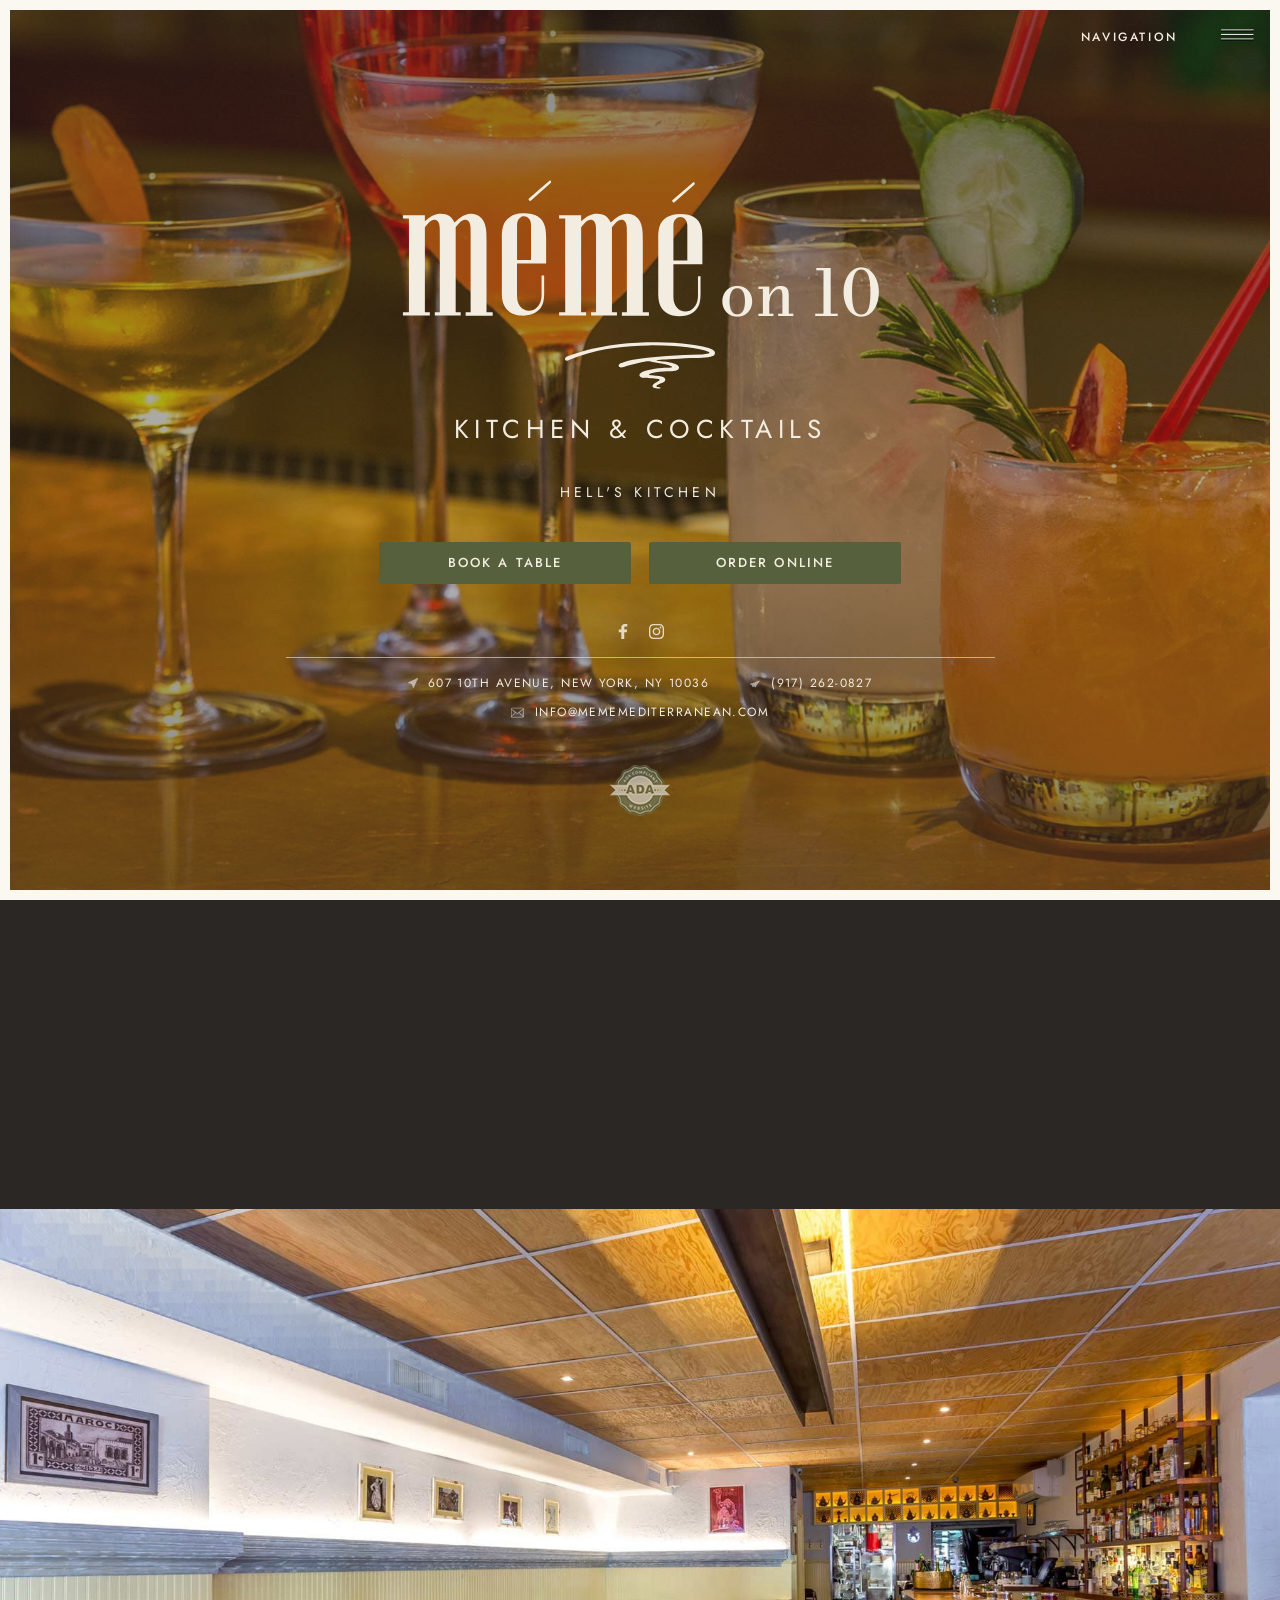
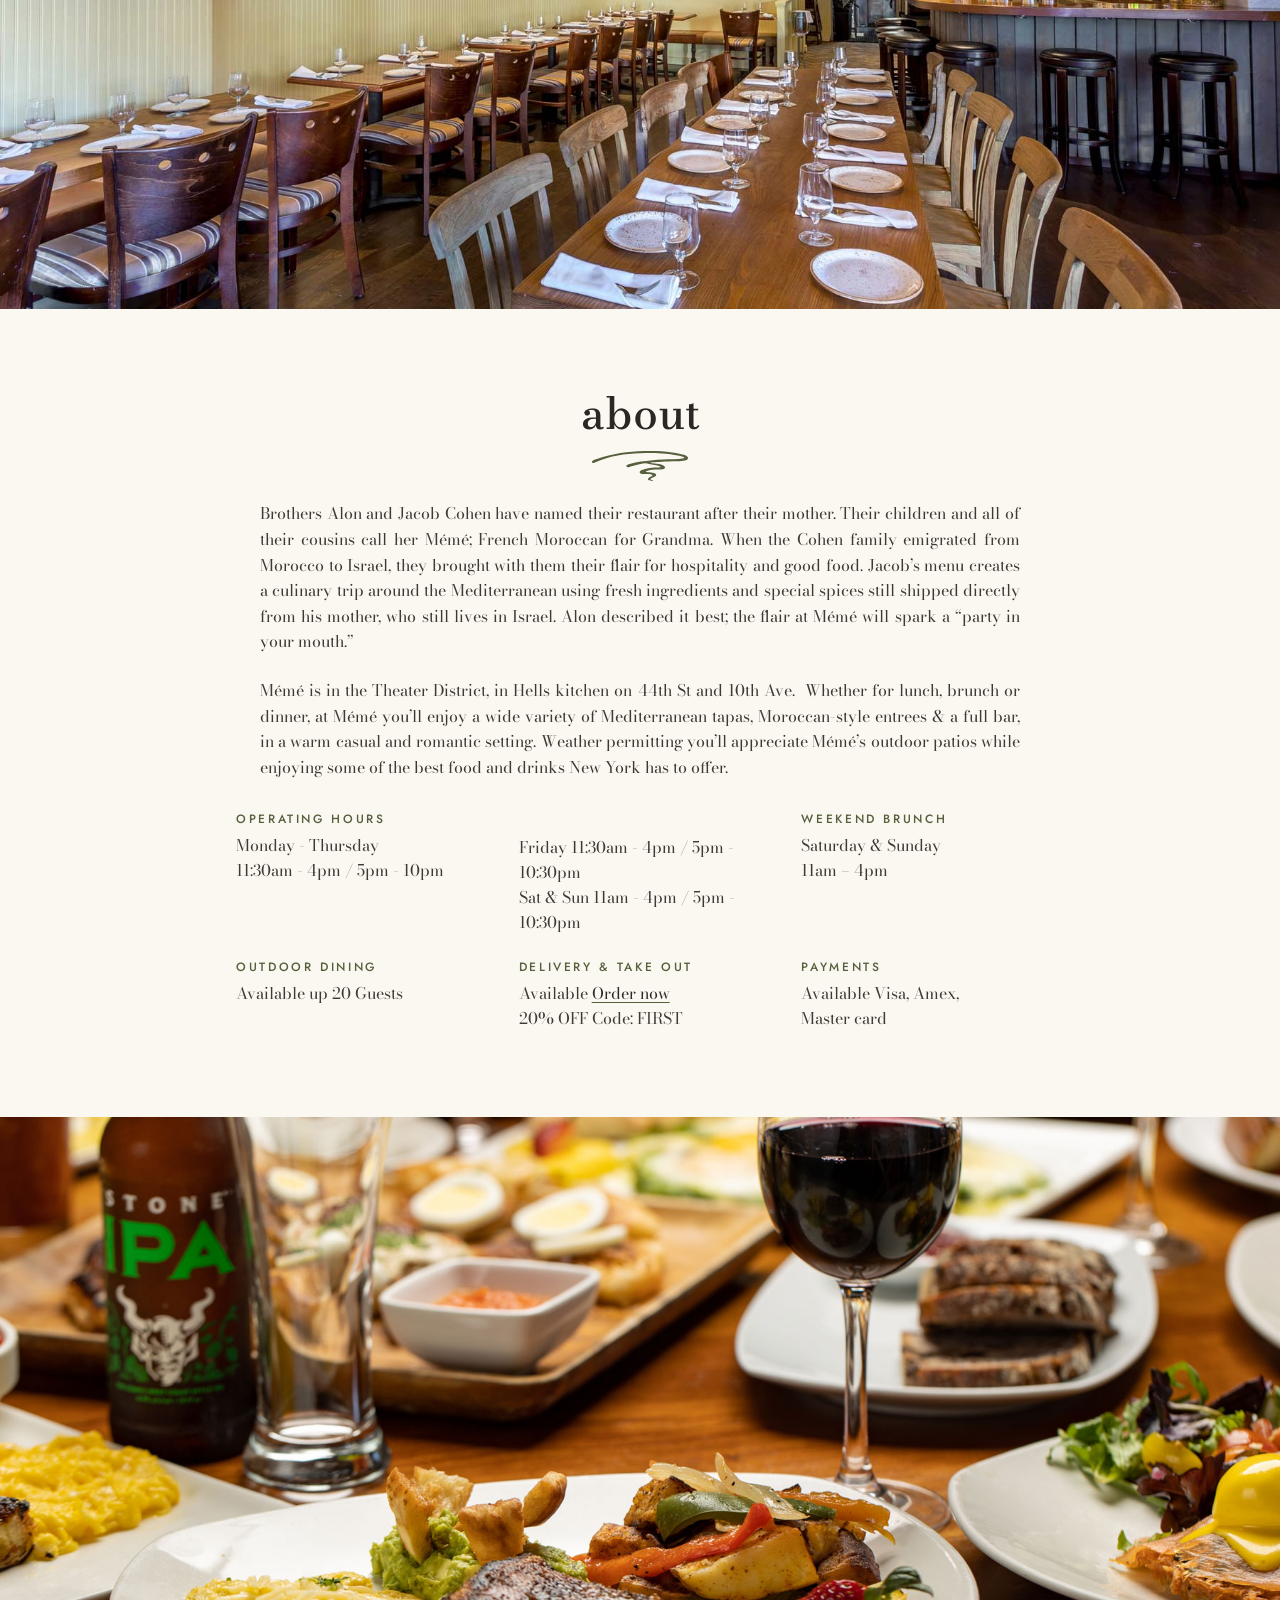
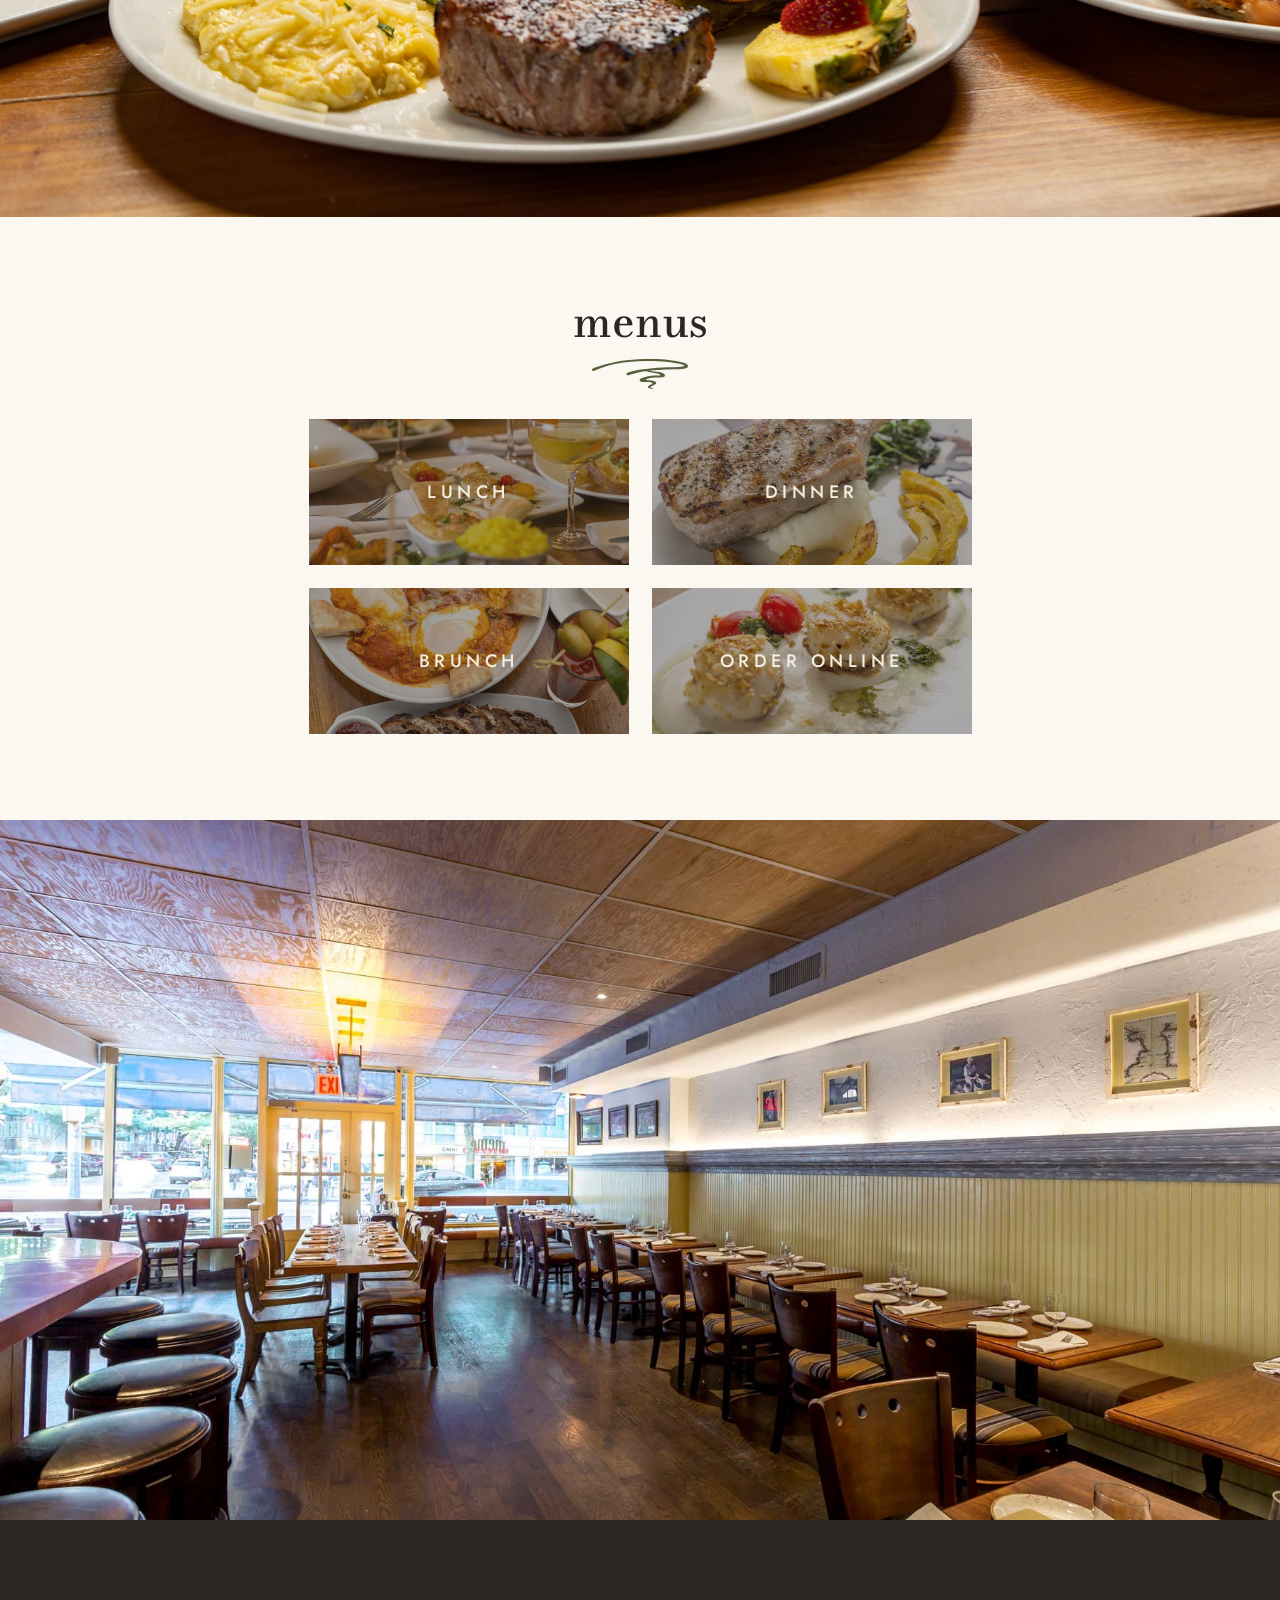
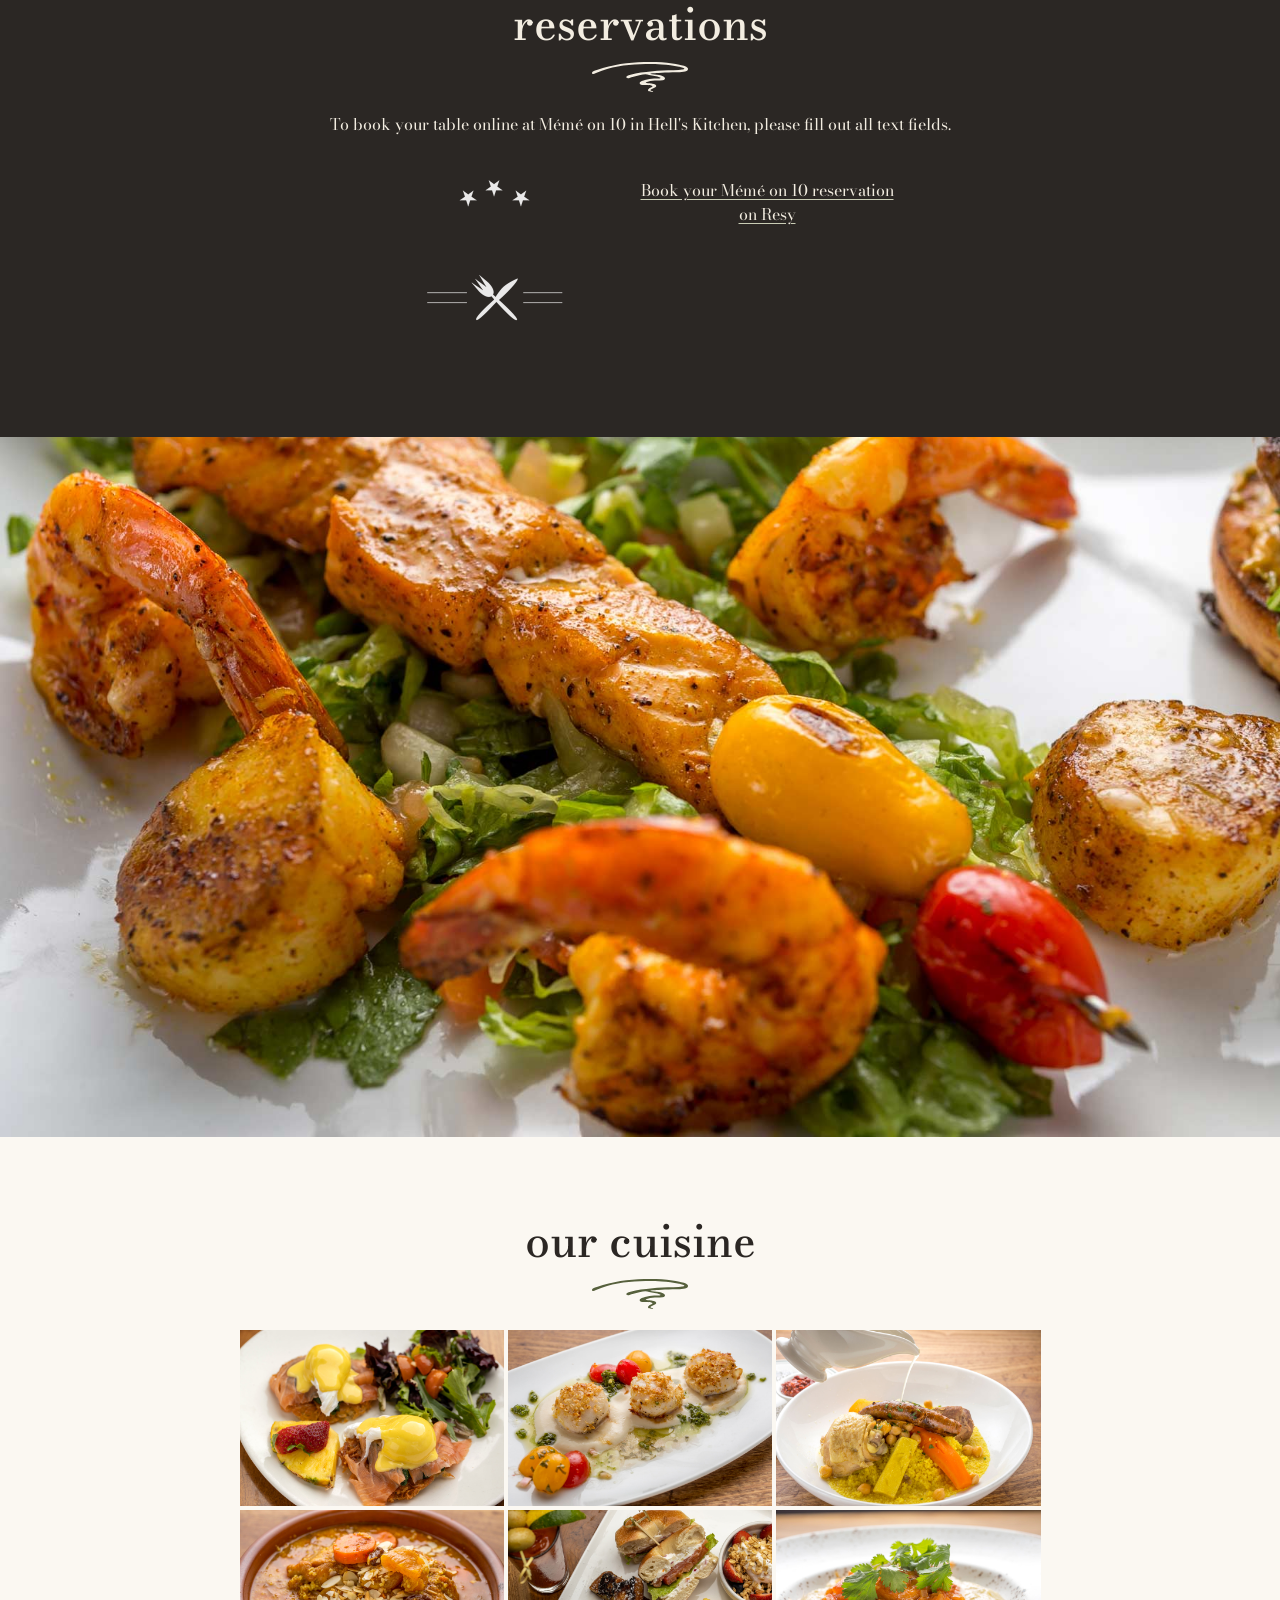
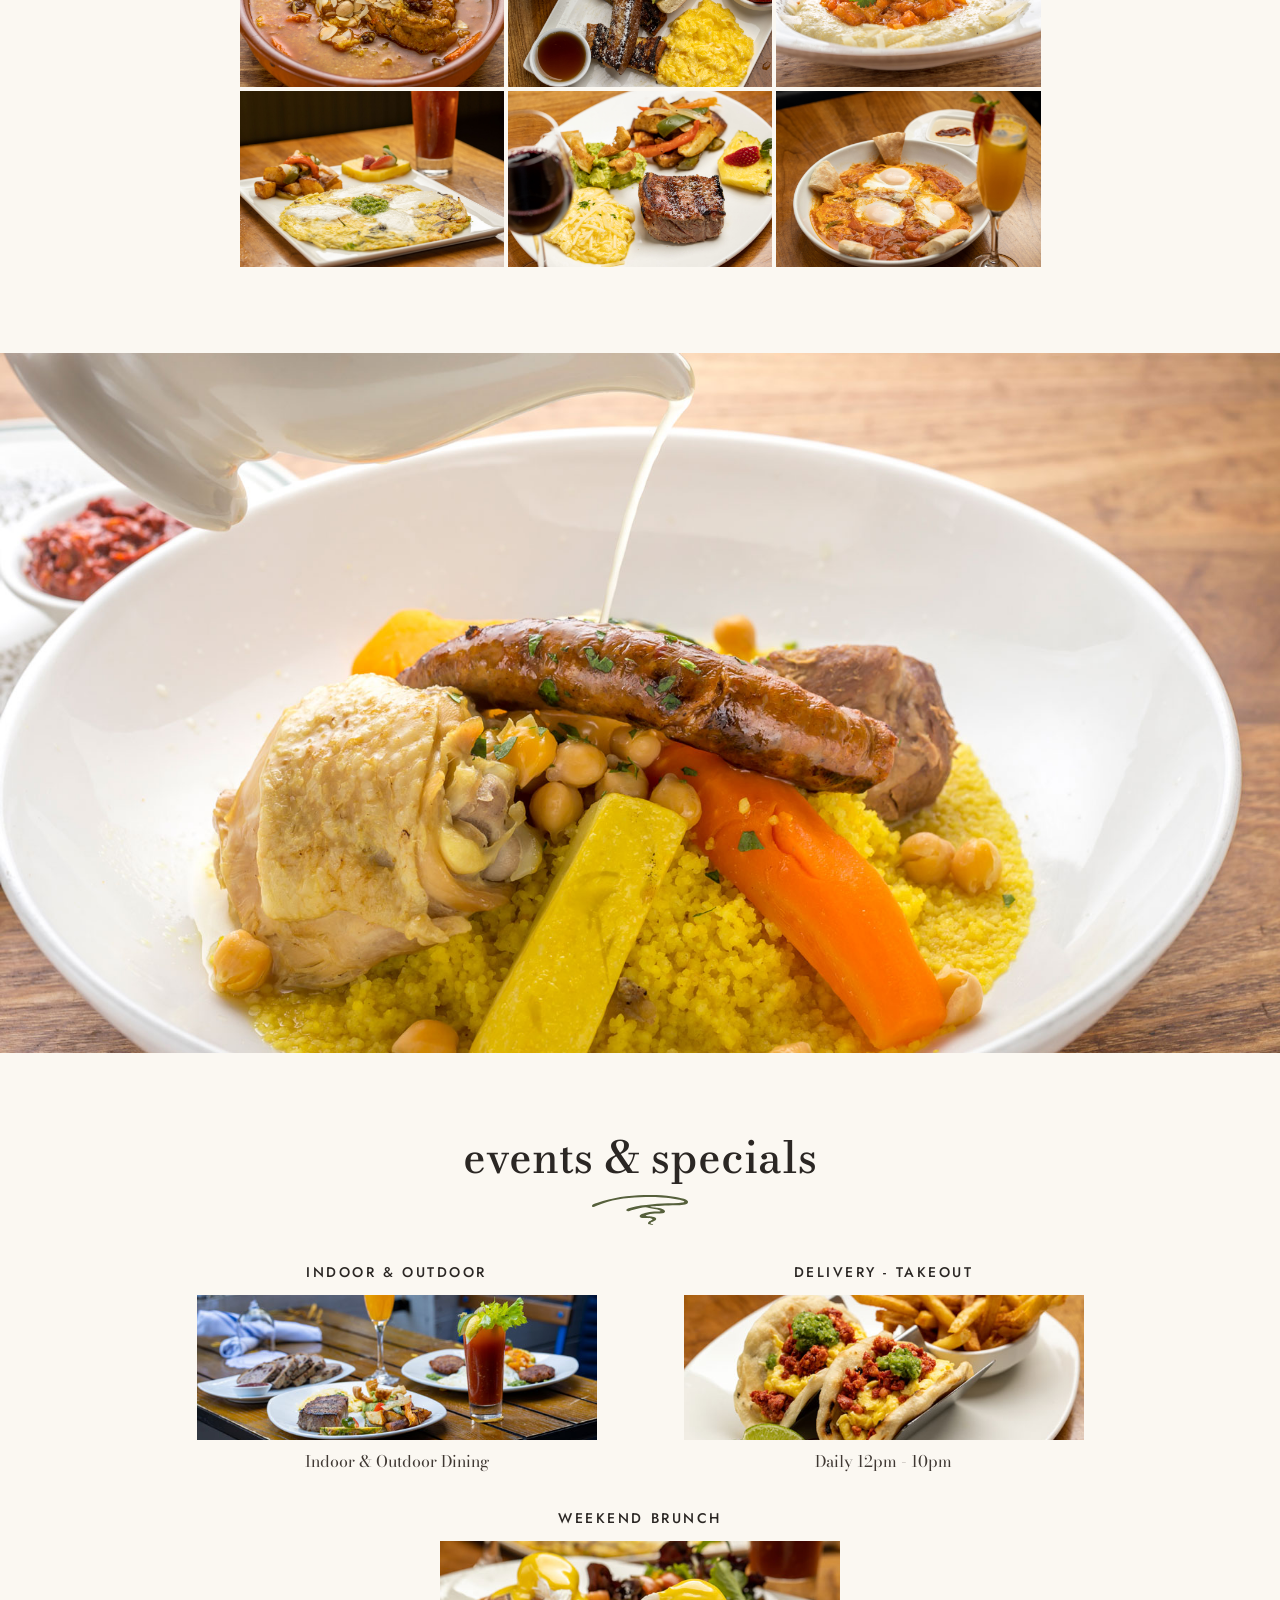
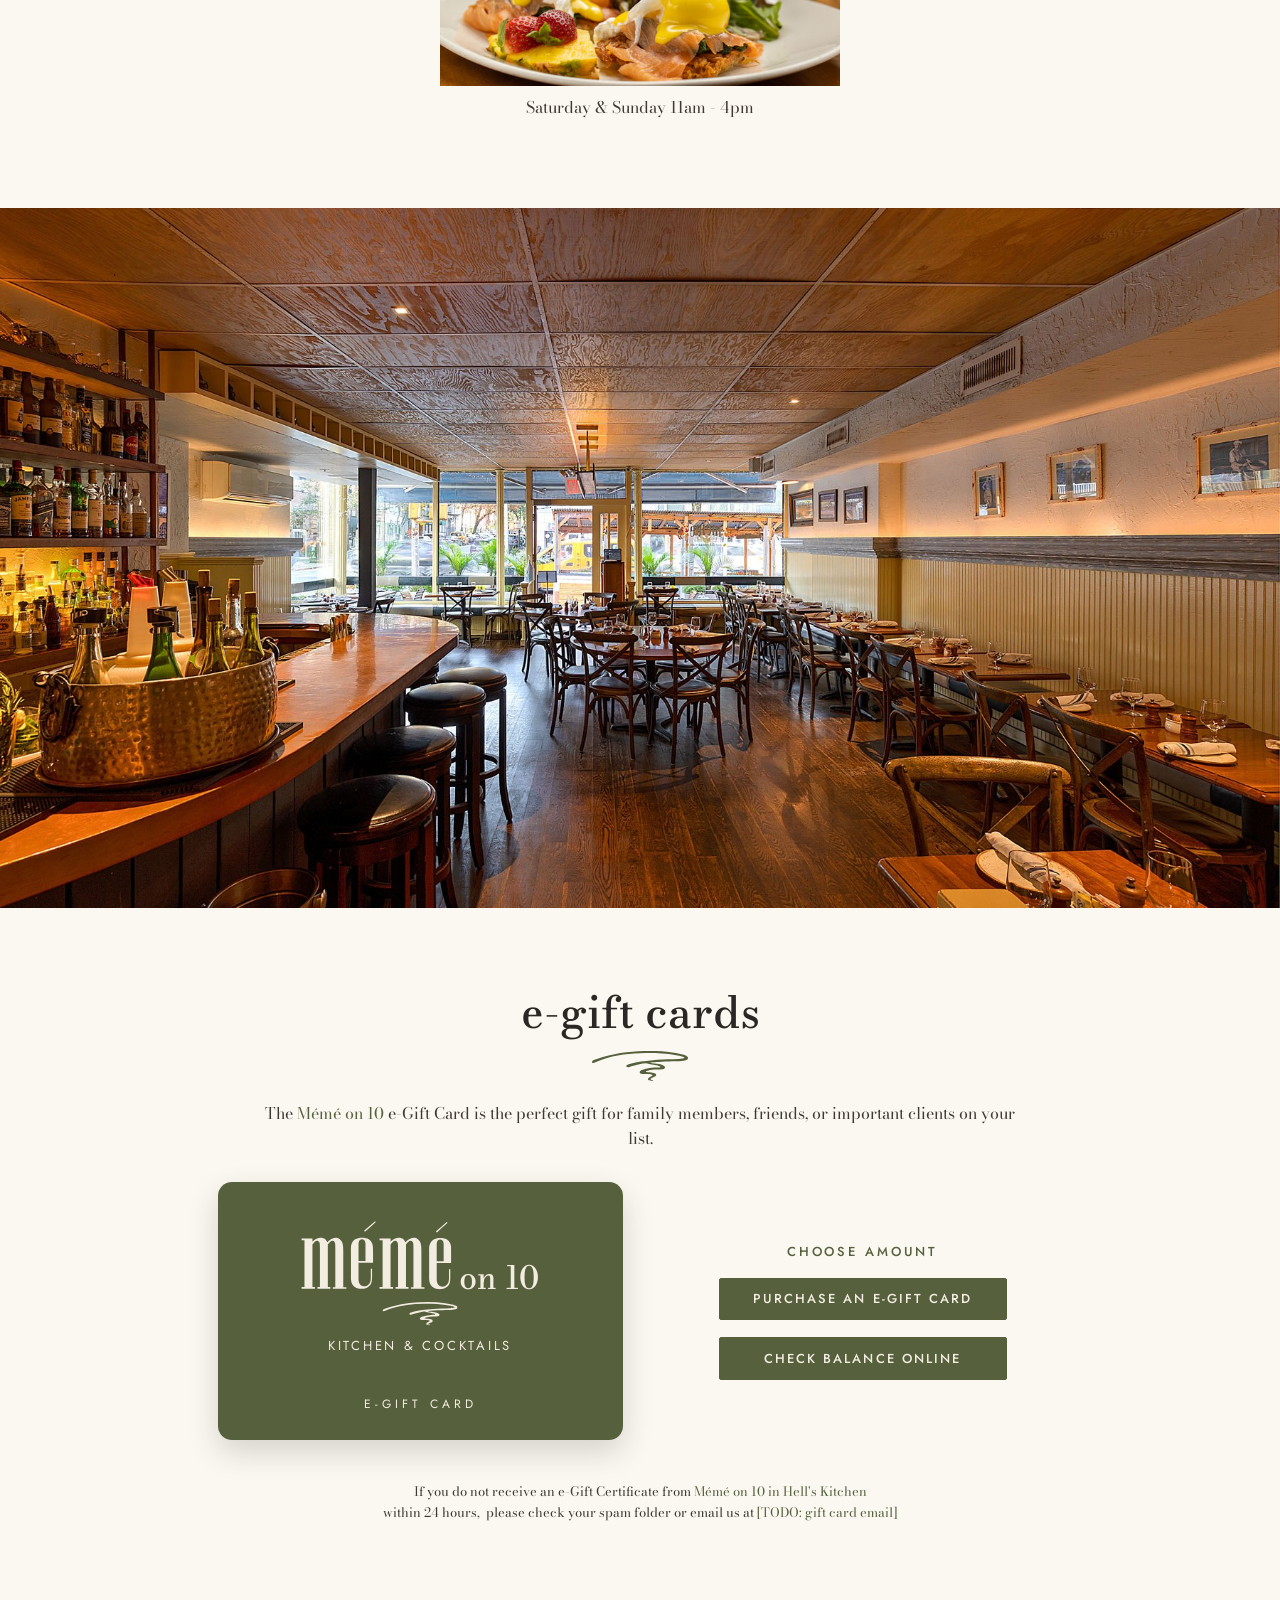
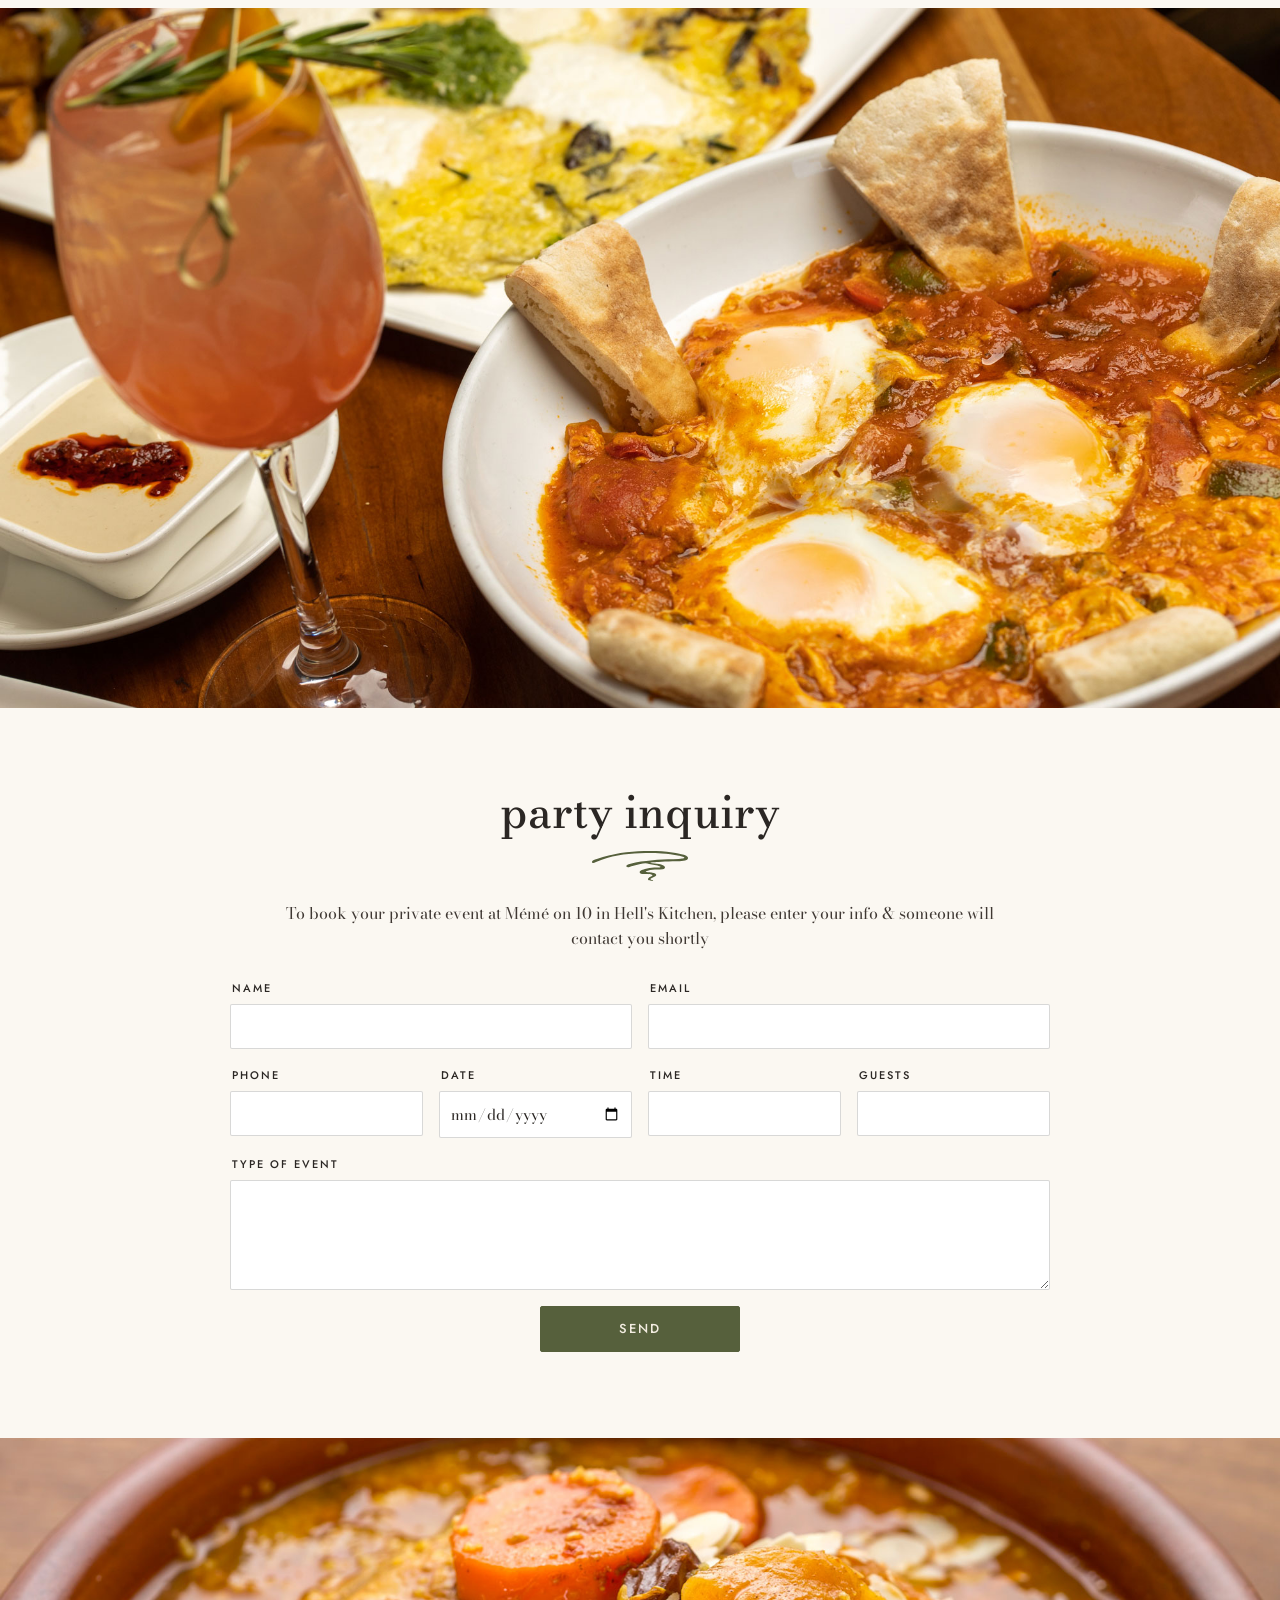
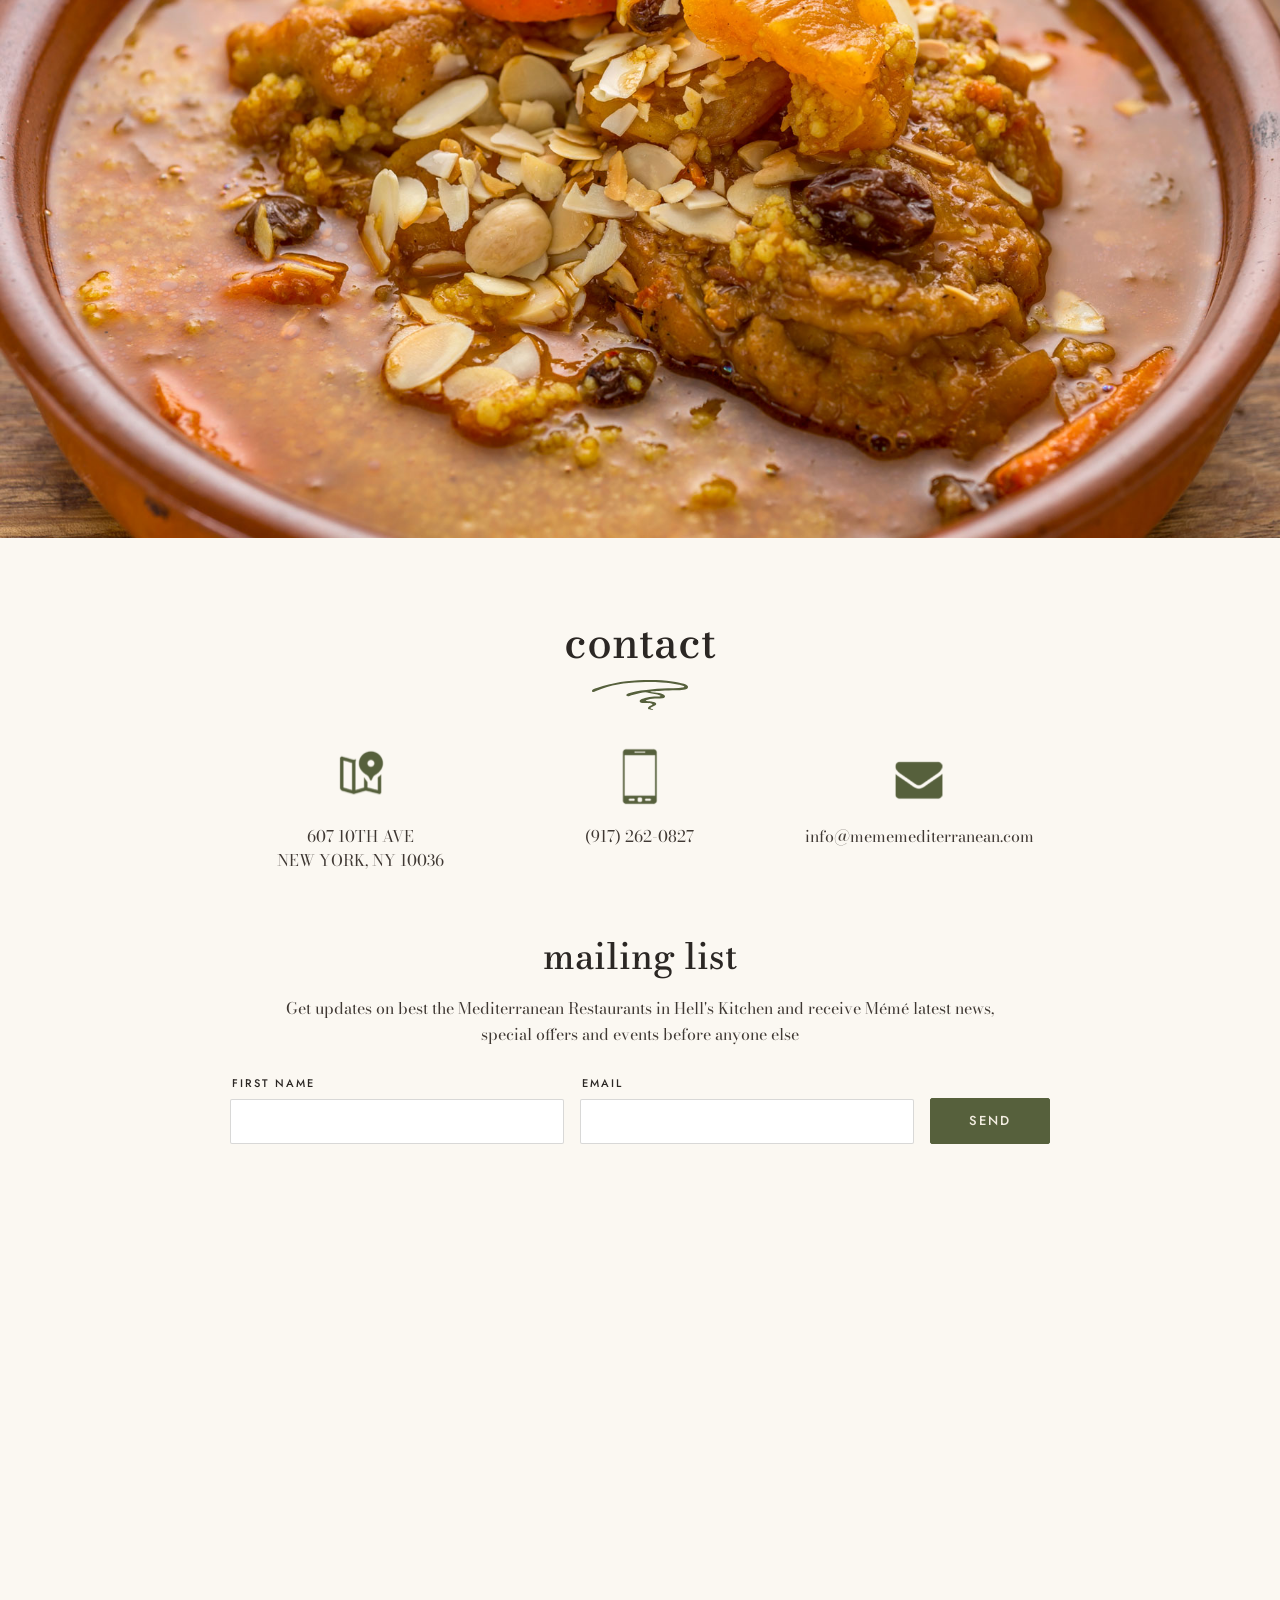
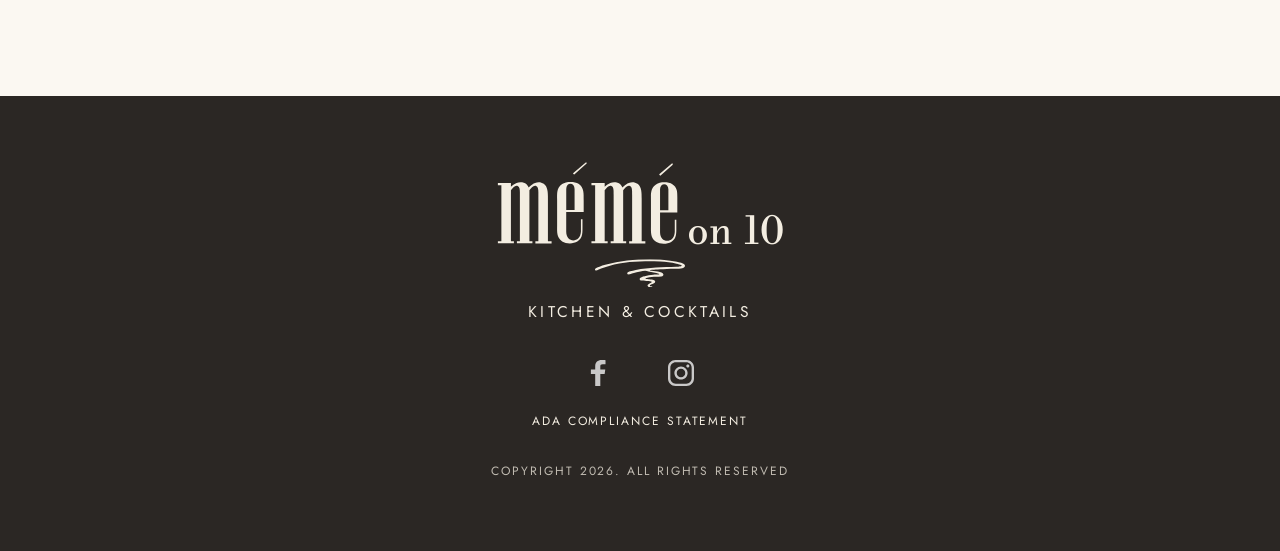
==== commit 61e5b4ea: "Remove the old blue from photos, badge and favicon Hero opens on cocktails instead of the blue store" ====
--- a/index.html
+++ b/index.html
@@ -7,8 +7,10 @@
   <meta name="description" content="Mémé on 10, Kitchen &amp; Cocktails: Mediterranean food and cocktails in Hell's Kitchen, New York City, at 607 10th Ave.">
   <meta name="keywords" content="Meme, Mémé on 10, Meme on 10, Meme Mediterranean, Mémé Mediterranean, Meme Hell's Kitchen, Mediterranean restaurant NYC, Hell's Kitchen">
   <meta property="og:title" content="Mémé on 10 • Kitchen &amp; Cocktails • Hell's Kitchen">
-  <meta property="og:image" content="images/sllde0hk.jpg">
-  <link rel="icon" href="images/favicon.ico">
+  <meta property="og:image" content="images/hk_partypara.jpg">
+  <link rel="icon" href="images/favicon.ico" sizes="any">
+  <link rel="icon" href="images/favicon.svg" type="image/svg+xml">
+  <link rel="apple-touch-icon" href="images/apple-touch-icon.png">
 
   <link rel="preconnect" href="https://fonts.googleapis.com">
   <link rel="preconnect" href="https://fonts.gstatic.com" crossorigin>
@@ -43,7 +45,7 @@
     <!-- ================= HERO ================= -->
     <header class="hero">
       <div class="slideshow" aria-hidden="true">
-        <img class="slide is-active" src="images/sllde0hk.jpg" alt="">
+        <img class="slide is-active" src="images/hk_partypara.jpg" alt="">
         <img class="slide" src="images/sllde2hk.jpg" alt="">
         <img class="slide" src="images/sllde1hk.jpg" alt="">
       </div>
@@ -86,7 +88,7 @@
 
         <!-- TODO: accessibilityada.html is a page on the current site that isn't part of this clone yet. -->
         <a class="hero-ada" href="https://mememediterranean.com/accessibilityada.html" target="_blank" rel="noopener" title="This Website is ADA Compliant">
-          <img src="images/adacompliance_blue.png" alt="ADA compliance logo" width="68" height="57">
+          <img src="images/adacompliance.png" alt="ADA compliance logo" width="68" height="57">
         </a>
       </div>
     </header>
--- a/css/style.css
+++ b/css/style.css
@@ -210,10 +210,10 @@
 .photo-band--menus { background-image: url("../images/food2para.jpg"); background-position: center bottom; }
 .photo-band--reservations { background-image: url("../images/hk_reservationspara.jpg"); }
 .photo-band--cuisine { background-image: url("../images/hk_ourcuisinepara.jpg"); background-position: center bottom; }
-.photo-band--party { background-image: url("../images/hk_partypara.jpg"); }
+.photo-band--party { background-image: url("../images/gallery/3.jpg"); }
 .photo-band--giftcards { background-image: url("../images/au8i4814.jpg"); }
 .photo-band--order { background-image: url("../images/hkordermenu2.jpg"); }
-.photo-band--contact { background-image: url("../images/hk_contactpara.jpg"); }
+.photo-band--contact { background-image: url("../images/gallery/4.jpg"); }
 
 /* ---------- Navigation (fixed, top right) ---------- */
 
